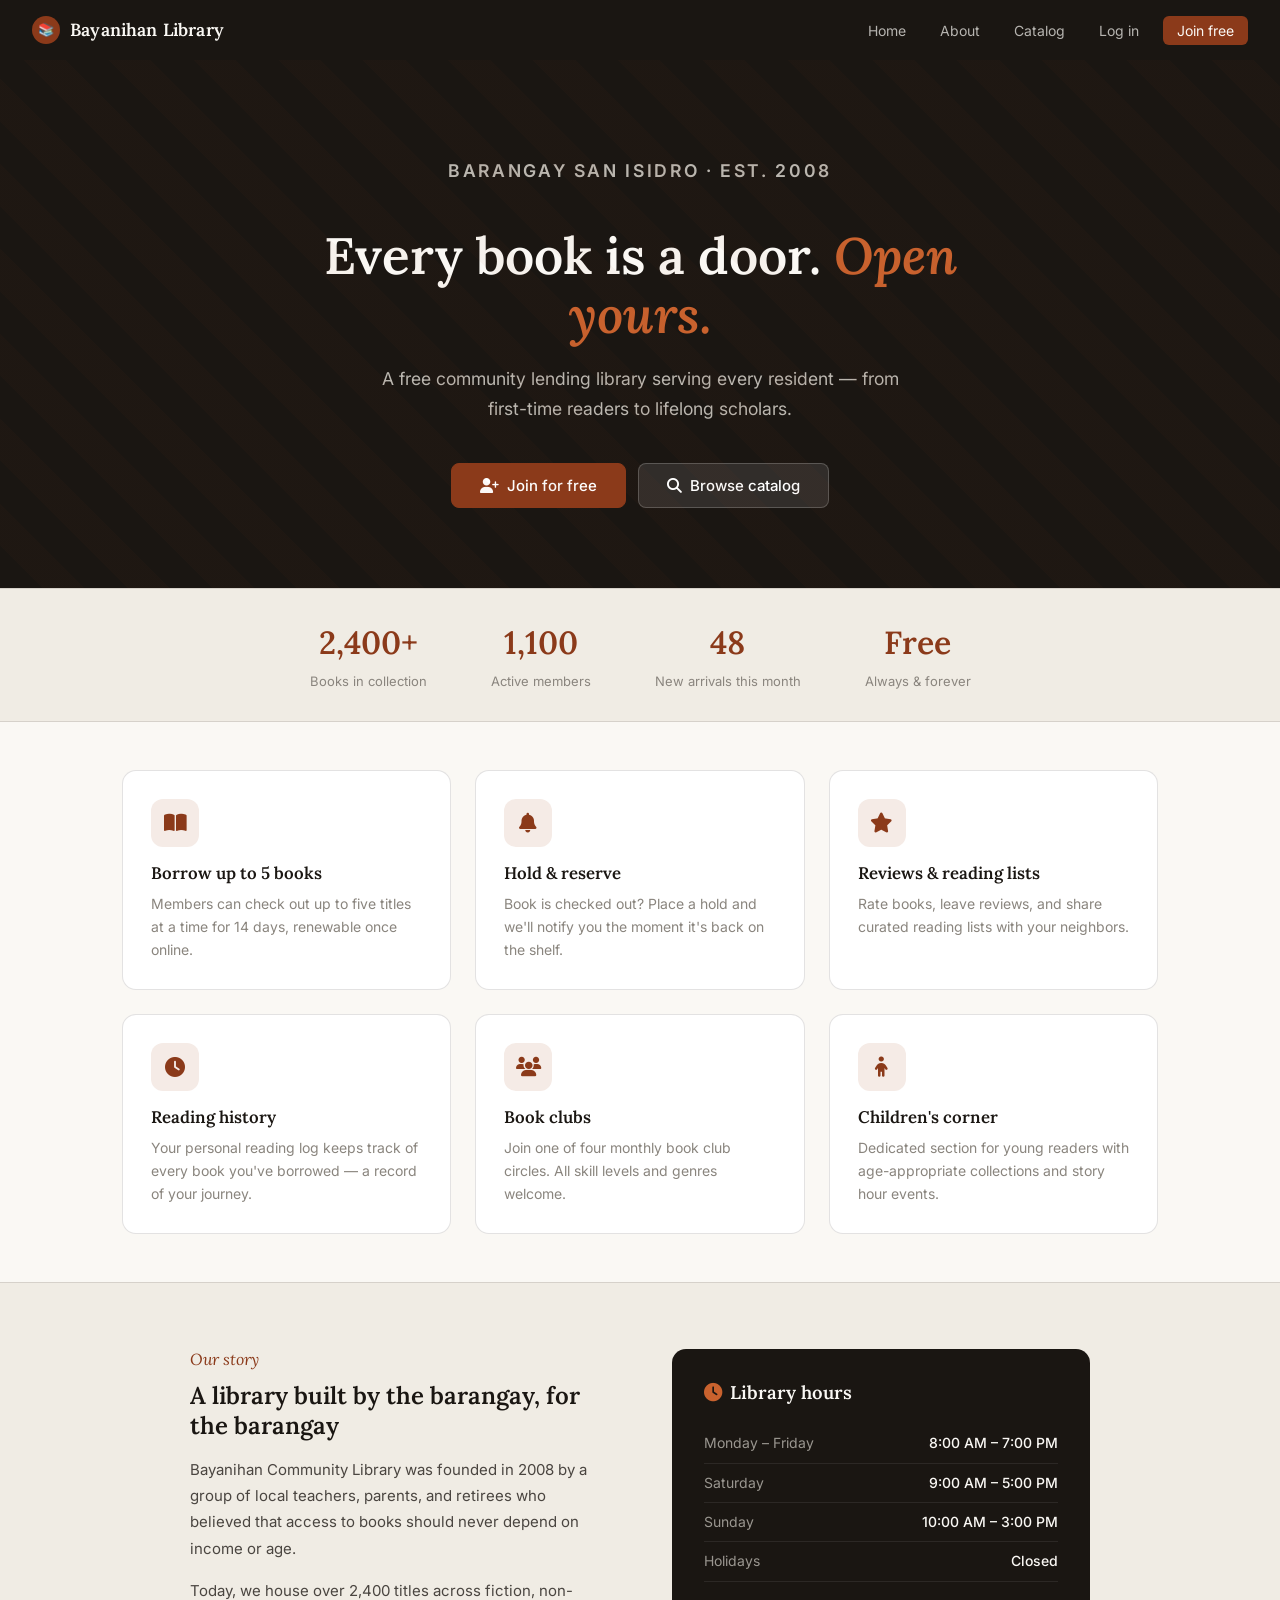
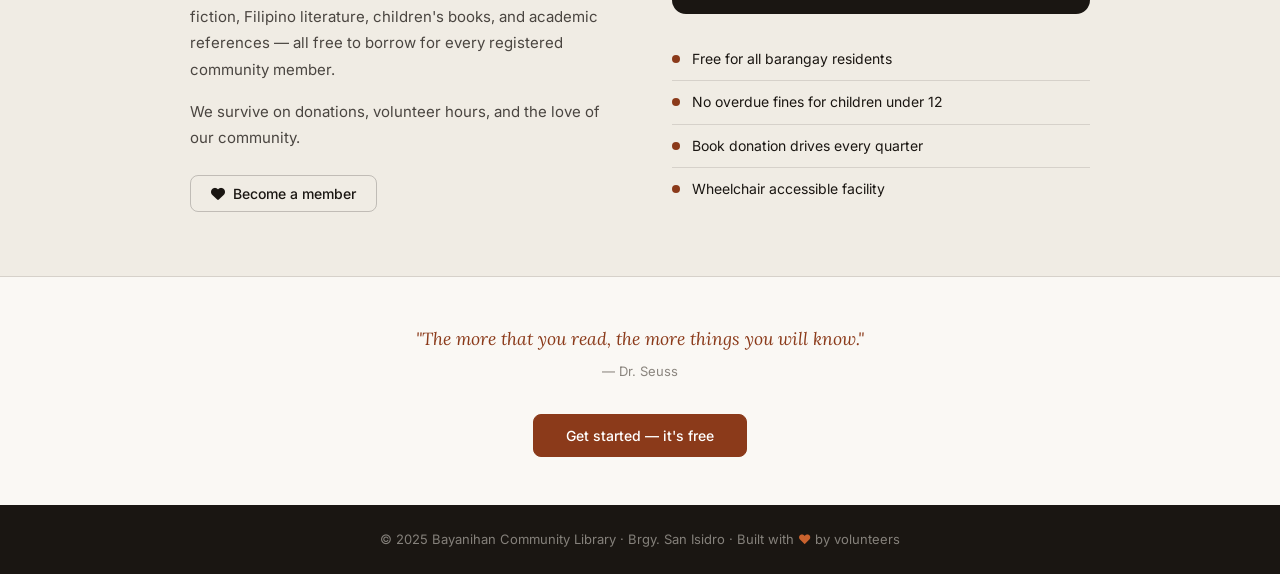
==== index.html @ 2368d307 "5th" ====
<!DOCTYPE html>
<html lang="en">
<head>
<meta charset="UTF-8">
<meta name="viewport" content="width=device-width, initial-scale=1.0">
<title>Bayanihan Community Library</title>
<link rel="preconnect" href="https://fonts.googleapis.com">
<link rel="preconnect" href="https://fonts.gstatic.com" crossorigin>
<link href="https://fonts.googleapis.com/css2?family=Lora:ital,wght@0,400;0,600;1,400&family=Inter:wght@300;400;500;600&display=swap" rel="stylesheet">
<link rel="stylesheet" href="https://cdnjs.cloudflare.com/ajax/libs/font-awesome/6.5.0/css/all.min.css">
<style>
  :root {
    --ink: #1a1612;
    --ink-soft: #4a4540;
    --ink-muted: #8a857e;
    --paper: #faf8f4;
    --paper-warm: #f0ece4;
    --paper-deep: #e5dfd5;
    --accent: #8b3a1a;
    --accent-light: #f5ebe6;
    --accent-mid: #c9622e;
    --green: #2d6a4f;
    --green-light: #e8f5ee;
    --blue: #1d4e89;
    --blue-light: #e8f0fa;
    --amber: #b5651d;
    --amber-light: #fdf3e3;
    --red: #922b21;
    --red-light: #fde8e7;
    --border: rgba(26,22,18,0.12);
    --border-strong: rgba(26,22,18,0.22);
    --shadow-card: 0 1px 3px rgba(26,22,18,0.08), 0 4px 12px rgba(26,22,18,0.06);
    --radius: 8px;
    --radius-lg: 14px;
  }

  * { box-sizing: border-box; margin: 0; padding: 0; }

  body {
    font-family: 'Inter', sans-serif;
    background: var(--paper);
    color: var(--ink);
    min-height: 100vh;
    font-size: 15px;
    line-height: 1.6;
  }

  /* ---------- TYPOGRAPHY ---------- */
  .serif { font-family: 'Lora', Georgia, serif; }
  h1, h2, h3 { font-family: 'Lora', Georgia, serif; font-weight: 600; line-height: 1.25; }
  h1 { font-size: 2rem; }
  h2 { font-size: 1.5rem; }
  h3 { font-size: 1.15rem; }

  /* ---------- LAYOUT ---------- */
  .page { display: none; }
  .page.active { display: block; }

  /* ---------- NAV ---------- */
  #nav {
    background: var(--ink);
    color: var(--paper);
    padding: 0 2rem;
    display: flex;
    align-items: center;
    justify-content: space-between;
    height: 60px;
    position: sticky;
    top: 0;
    z-index: 100;
  }
  .nav-brand {
    font-family: 'Lora', serif;
    font-size: 1.1rem;
    font-weight: 600;
    letter-spacing: 0.01em;
    color: var(--paper);
    display: flex;
    align-items: center;
    gap: 10px;
    cursor: pointer;
  }
  .nav-brand .logo-dot {
    width: 28px; height: 28px;
    background: var(--accent);
    border-radius: 50%;
    display: flex; align-items: center; justify-content: center;
    font-size: 13px;
  }
  .nav-links { display: flex; gap: 6px; align-items: center; }
  .nav-btn {
    background: none; border: none; cursor: pointer;
    color: rgba(250,248,244,0.7);
    font-family: 'Inter', sans-serif;
    font-size: 14px;
    padding: 6px 14px;
    border-radius: 6px;
    transition: all 0.15s;
  }
  .nav-btn:hover, .nav-btn.active { color: var(--paper); background: rgba(255,255,255,0.1); }
  .nav-btn.cta {
    background: var(--accent);
    color: var(--paper);
    margin-left: 4px;
  }
  .nav-btn.cta:hover { background: var(--accent-mid); }
  .nav-user {
    display: flex; align-items: center; gap: 10px;
    font-size: 14px;
    color: rgba(250,248,244,0.8);
  }
  .avatar-sm {
    width: 32px; height: 32px; border-radius: 50%;
    background: var(--accent);
    display: flex; align-items: center; justify-content: center;
    font-size: 12px; font-weight: 600; color: var(--paper);
  }

  /* ---------- BUTTONS ---------- */
  .btn {
    display: inline-flex; align-items: center; gap: 8px;
    padding: 9px 20px;
    border-radius: var(--radius);
    font-family: 'Inter', sans-serif;
    font-size: 14px;
    font-weight: 500;
    cursor: pointer;
    transition: all 0.15s;
    border: 1.5px solid transparent;
    white-space: nowrap;
  }
  .btn-primary { background: var(--accent); color: #fff; border-color: var(--accent); }
  .btn-primary:hover { background: var(--accent-mid); border-color: var(--accent-mid); }
  .btn-outline { background: transparent; color: var(--ink); border-color: var(--border-strong); }
  .btn-outline:hover { background: var(--paper-warm); }
  .btn-ghost { background: none; border: none; color: var(--accent); font-weight: 500; padding: 6px 0; cursor: pointer; font-family: inherit; font-size: 14px; }
  .btn-green { background: var(--green); color: #fff; border-color: var(--green); }
  .btn-green:hover { background: #1e5c3f; }
  .btn-danger { background: var(--red); color: #fff; border-color: var(--red); }
  .btn-danger:hover { background: #7b2218; }
  .btn-sm { padding: 6px 14px; font-size: 13px; }
  .btn-full { width: 100%; justify-content: center; }

  /* ---------- FORM ---------- */
  .form-group { margin-bottom: 18px; }
  .form-row { display: grid; grid-template-columns: 1fr 1fr; gap: 16px; }
  .form-row-3 { display: grid; grid-template-columns: 1fr 1fr 1fr; gap: 16px; }
  label { display: block; font-size: 13px; font-weight: 500; color: var(--ink-soft); margin-bottom: 6px; }
  input, select, textarea {
    width: 100%; padding: 10px 14px;
    border: 1.5px solid var(--border);
    border-radius: var(--radius);
    font-family: 'Inter', sans-serif;
    font-size: 14px;
    background: #fff;
    color: var(--ink);
    transition: border-color 0.15s;
    outline: none;
  }
  input:focus, select:focus, textarea:focus { border-color: var(--accent); }
  textarea { resize: vertical; min-height: 80px; }

  /* ---------- CARDS ---------- */
  .card {
    background: #fff;
    border-radius: var(--radius-lg);
    border: 1px solid var(--border);
    box-shadow: var(--shadow-card);
  }
  .card-pad { padding: 1.75rem; }

  /* ---------- BADGE / TAG ---------- */
  .badge {
    display: inline-flex; align-items: center; gap: 5px;
    padding: 3px 10px;
    border-radius: 100px;
    font-size: 12px;
    font-weight: 500;
  }
  .badge-green { background: var(--green-light); color: var(--green); }
  .badge-red { background: var(--red-light); color: var(--red); }
  .badge-amber { background: var(--amber-light); color: var(--amber); }
  .badge-blue { background: var(--blue-light); color: var(--blue); }
  .badge-gray { background: var(--paper-warm); color: var(--ink-soft); }

  /* ---------- SECTION ---------- */
  .section { padding: 3rem 2rem; max-width: 1100px; margin: 0 auto; }
  .section-sm { padding: 2rem; max-width: 1100px; margin: 0 auto; }
  .section-center { text-align: center; }

  /* ---------- PAGE: HOME ---------- */
  .hero {
    background: var(--ink);
    color: var(--paper);
    padding: 6rem 2rem 5rem;
    text-align: center;
    position: relative;
    overflow: hidden;
  }
  .hero::before {
    content: '';
    position: absolute; inset: 0;
    background: repeating-linear-gradient(
      45deg,
      transparent,
      transparent 30px,
      rgba(139,58,26,0.04) 30px,
      rgba(139,58,26,0.04) 60px
    );
  }
  .hero-eyebrow {
    font-size: 12px; font-weight: 600; letter-spacing: 0.15em;
    text-transform: uppercase; color: var(--accent-mid);
    margin-bottom: 1.5rem;
  }
  .hero h1 {
    font-size: 3.2rem; margin-bottom: 1.25rem;
    max-width: 680px; margin-left: auto; margin-right: auto;
    line-height: 1.15;
  }
  .hero h1 em { color: var(--accent-mid); font-style: italic; }
  .hero p {
    font-size: 1.1rem; max-width: 520px;
    margin: 0 auto 2.5rem;
    color: rgba(240,236,228,0.75);
    line-height: 1.7;
  }
  .hero-actions { display: flex; gap: 12px; justify-content: center; flex-wrap: wrap; }

  .stat-strip {
    background: var(--paper-warm);
    border-top: 1px solid var(--border);
    border-bottom: 1px solid var(--border);
    padding: 1.75rem 2rem;
    display: flex; justify-content: center; gap: 4rem;
    flex-wrap: wrap;
  }
  .stat-item { text-align: center; }
  .stat-item .num {
    font-family: 'Lora', serif;
    font-size: 2rem;
    font-weight: 600;
    color: var(--accent);
    display: block;
  }
  .stat-item .lbl { font-size: 13px; color: var(--ink-muted); }

  .feature-grid {
    display: grid; grid-template-columns: repeat(3, 1fr); gap: 1.5rem;
    padding: 3rem 2rem; max-width: 1100px; margin: 0 auto;
  }
  .feature-card {
    background: #fff;
    border: 1px solid var(--border);
    border-radius: var(--radius-lg);
    padding: 1.75rem;
  }
  .feature-icon {
    width: 48px; height: 48px;
    background: var(--accent-light);
    border-radius: 12px;
    display: flex; align-items: center; justify-content: center;
    margin-bottom: 1rem;
    font-size: 20px; color: var(--accent);
  }
  .feature-card h3 { margin-bottom: 0.5rem; font-size: 1.05rem; }
  .feature-card p { font-size: 14px; color: var(--ink-muted); line-height: 1.65; }

  .about-band {
    background: var(--paper-warm);
    border-top: 1px solid var(--border);
    border-bottom: 1px solid var(--border);
    padding: 4rem 2rem;
    max-width: 100%;
  }
  .about-inner {
    max-width: 900px; margin: 0 auto;
    display: grid; grid-template-columns: 1fr 1fr; gap: 4rem;
    align-items: center;
  }
  .about-inner .serif { font-style: italic; color: var(--accent); font-size: 1rem; margin-bottom: 0.5rem; display: block; }
  .about-inner h2 { margin-bottom: 1rem; }
  .about-inner p { color: var(--ink-soft); line-height: 1.75; font-size: 15px; margin-bottom: 1rem; }
  .values-list { list-style: none; }
  .values-list li {
    padding: 10px 0;
    border-bottom: 1px solid var(--border);
    display: flex; align-items: center; gap: 12px;
    font-size: 14px;
  }
  .values-list li:last-child { border-bottom: none; }
  .values-list .dot {
    width: 8px; height: 8px; border-radius: 50%;
    background: var(--accent); flex-shrink: 0;
  }

  .hours-card {
    background: var(--ink); color: var(--paper);
    border-radius: var(--radius-lg);
    padding: 2rem;
  }
  .hours-card h3 { color: var(--paper); margin-bottom: 1.25rem; }
  .hours-row {
    display: flex; justify-content: space-between;
    font-size: 14px;
    padding: 8px 0;
    border-bottom: 1px solid rgba(255,255,255,0.08);
  }
  .hours-row .day { color: rgba(240,236,228,0.6); }
  .hours-row .time { color: var(--paper); font-weight: 500; }

  .footer-strip {
    background: var(--ink);
    color: rgba(240,236,228,0.5);
    text-align: center;
    padding: 1.5rem;
    font-size: 13px;
  }
  .footer-strip span { color: var(--accent-mid); }

  /* ---------- PAGE: AUTH ---------- */
  .auth-wrap {
    min-height: calc(100vh - 60px);
    display: flex; align-items: center; justify-content: center;
    padding: 2rem;
    background: var(--paper-warm);
  }
  .auth-card {
    background: #fff;
    border-radius: var(--radius-lg);
    border: 1px solid var(--border);
    box-shadow: var(--shadow-card);
    width: 100%; max-width: 480px;
    padding: 2.5rem;
  }
  .auth-card.wide { max-width: 720px; }
  .auth-card .logo-block {
    text-align: center; margin-bottom: 2rem;
  }
  .auth-card .logo-block h2 { font-size: 1.5rem; margin-bottom: 0.25rem; }
  .auth-card .logo-block p { font-size: 14px; color: var(--ink-muted); }
  .divider { border: none; border-top: 1px solid var(--border); margin: 1.5rem 0; }
  .auth-switch { text-align: center; font-size: 14px; color: var(--ink-muted); margin-top: 1.25rem; }
  .auth-switch a { color: var(--accent); text-decoration: none; font-weight: 500; cursor: pointer; }

  /* ---------- PAGE: CATALOG ---------- */
  .catalog-header {
    background: var(--paper-warm);
    border-bottom: 1px solid var(--border);
    padding: 2rem;
  }
  .catalog-header h2 { margin-bottom: 0.25rem; }
  .catalog-header p { font-size: 14px; color: var(--ink-muted); }
  .catalog-toolbar {
    display: flex; gap: 12px; align-items: center;
    flex-wrap: wrap; margin-top: 1.25rem;
  }
  .search-box {
    flex: 1; min-width: 220px;
    display: flex; align-items: center;
    background: #fff;
    border: 1.5px solid var(--border);
    border-radius: var(--radius);
    padding: 0 14px;
    gap: 10px;
  }
  .search-box i { color: var(--ink-muted); font-size: 15px; }
  .search-box input {
    border: none; padding: 10px 0; flex: 1;
    font-size: 14px; background: none;
  }
  .search-box input:focus { outline: none; }
  .filter-select {
    padding: 10px 14px;
    border: 1.5px solid var(--border);
    border-radius: var(--radius);
    font-size: 14px;
    background: #fff;
    cursor: pointer;
  }
  .book-grid {
    display: grid;
    grid-template-columns: repeat(auto-fill, minmax(200px, 1fr));
    gap: 1.25rem;
    padding: 2rem;
    max-width: 1100px; margin: 0 auto;
  }
  .book-card {
    background: #fff;
    border: 1px solid var(--border);
    border-radius: var(--radius-lg);
    overflow: hidden;
    cursor: pointer;
    transition: box-shadow 0.15s, transform 0.15s;
  }
  .book-card:hover { box-shadow: 0 4px 20px rgba(26,22,18,0.12); transform: translateY(-2px); }
  .book-cover {
    height: 160px;
    display: flex; align-items: center; justify-content: center;
    font-size: 3rem;
    position: relative;
  }
  .book-cover .avail-badge {
    position: absolute; top: 10px; right: 10px;
  }
  .book-info { padding: 1rem; }
  .book-info h4 { font-size: 14px; margin-bottom: 3px; font-weight: 600; }
  .book-info .author { font-size: 12px; color: var(--ink-muted); margin-bottom: 8px; }
  .book-info .genre { font-size: 11px; }
  .book-rating { font-size: 12px; color: var(--amber); margin-top: 6px; }

  /* ---------- MODAL ---------- */
  .modal-overlay {
    display: none;
    position: fixed; inset: 0;
    background: rgba(26,22,18,0.55);
    z-index: 200;
    align-items: center; justify-content: center;
    padding: 1rem;
  }
  .modal-overlay.open { display: flex; }
  .modal {
    background: #fff;
    border-radius: var(--radius-lg);
    max-width: 560px; width: 100%;
    max-height: 90vh;
    overflow-y: auto;
    box-shadow: 0 20px 60px rgba(0,0,0,0.2);
  }
  .modal-header {
    padding: 1.5rem 1.75rem 1rem;
    border-bottom: 1px solid var(--border);
    display: flex; justify-content: space-between; align-items: flex-start;
  }
  .modal-body { padding: 1.5rem 1.75rem; }
  .modal-footer {
    padding: 1rem 1.75rem;
    border-top: 1px solid var(--border);
    display: flex; gap: 10px; justify-content: flex-end;
  }
  .modal-close { background: none; border: none; cursor: pointer; font-size: 18px; color: var(--ink-muted); line-height: 1; }

  /* ---------- DASHBOARD ---------- */
  .dash-wrap {
    display: grid; grid-template-columns: 240px 1fr;
    min-height: calc(100vh - 60px);
  }
  .dash-sidebar {
    background: var(--paper-warm);
    border-right: 1px solid var(--border);
    padding: 1.5rem 0;
  }
  .dash-sidebar .user-block {
    padding: 0 1.25rem 1.25rem;
    border-bottom: 1px solid var(--border);
    margin-bottom: 1rem;
  }
  .avatar-lg {
    width: 52px; height: 52px; border-radius: 50%;
    background: var(--accent);
    display: flex; align-items: center; justify-content: center;
    font-size: 18px; font-weight: 600; color: #fff;
    margin-bottom: 10px;
  }
  .dash-sidebar .user-block h4 { font-size: 15px; }
  .dash-sidebar .user-block p { font-size: 12px; color: var(--ink-muted); }
  .dash-sidebar .member-since { font-size: 11px; color: var(--ink-muted); margin-top: 6px; }
  .sidebar-nav a {
    display: flex; align-items: center; gap: 10px;
    padding: 10px 1.25rem;
    font-size: 14px; color: var(--ink-soft);
    text-decoration: none;
    cursor: pointer;
    border-left: 3px solid transparent;
    transition: all 0.12s;
  }
  .sidebar-nav a:hover { background: var(--paper-deep); color: var(--ink); }
  .sidebar-nav a.active { border-left-color: var(--accent); background: var(--accent-light); color: var(--accent); font-weight: 500; }
  .dash-main { padding: 2rem; overflow-y: auto; }
  .dash-section { display: none; }
  .dash-section.active { display: block; }
  .dash-title { font-size: 1.25rem; margin-bottom: 0.25rem; }
  .dash-sub { font-size: 14px; color: var(--ink-muted); margin-bottom: 1.75rem; }
  .stat-cards {
    display: grid; grid-template-columns: repeat(4, 1fr); gap: 1rem;
    margin-bottom: 2rem;
  }
  .stat-card {
    background: #fff;
    border: 1px solid var(--border);
    border-radius: var(--radius-lg);
    padding: 1.25rem;
  }
  .stat-card .sc-label { font-size: 12px; color: var(--ink-muted); margin-bottom: 4px; }
  .stat-card .sc-value { font-size: 1.75rem; font-weight: 600; font-family: 'Lora', serif; }
  .stat-card .sc-sub { font-size: 12px; color: var(--ink-muted); margin-top: 2px; }
  .stat-card.accent { background: var(--accent); border-color: var(--accent); }
  .stat-card.accent .sc-label, .stat-card.accent .sc-value, .stat-card.accent .sc-sub { color: rgba(255,255,255,0.9); }

  /* ---------- TABLE ---------- */
  .table-wrap { overflow-x: auto; }
  table { width: 100%; border-collapse: collapse; font-size: 14px; }
  thead th {
    text-align: left; padding: 10px 14px;
    font-size: 12px; font-weight: 600;
    color: var(--ink-muted); text-transform: uppercase;
    letter-spacing: 0.05em;
    background: var(--paper-warm);
    border-bottom: 1px solid var(--border);
  }
  tbody td { padding: 12px 14px; border-bottom: 1px solid var(--border); }
  tbody tr:last-child td { border-bottom: none; }
  tbody tr:hover { background: var(--paper-warm); }

  /* ---------- TOAST ---------- */
  #toast {
    position: fixed; bottom: 24px; right: 24px;
    background: var(--ink); color: var(--paper);
    padding: 12px 20px; border-radius: var(--radius);
    font-size: 14px;
    transform: translateY(80px); opacity: 0;
    transition: all 0.25s;
    z-index: 500;
    display: flex; align-items: center; gap: 10px;
    max-width: 320px;
    box-shadow: 0 4px 20px rgba(0,0,0,0.2);
  }
  #toast.show { transform: translateY(0); opacity: 1; }
  #toast.success { background: var(--green); }
  #toast.error { background: var(--red); }

  /* ---------- ADMIN ---------- */
  .admin-tabs {
    display: flex; gap: 0;
    border-bottom: 1px solid var(--border);
    margin-bottom: 1.75rem;
  }
  .tab-btn {
    padding: 10px 20px;
    background: none; border: none;
    cursor: pointer; font-family: 'Inter', sans-serif;
    font-size: 14px; font-weight: 500;
    color: var(--ink-muted);
    border-bottom: 2px solid transparent;
    transition: all 0.15s;
  }
  .tab-btn:hover { color: var(--ink); }
  .tab-btn.active { color: var(--accent); border-bottom-color: var(--accent); }
  .tab-content { display: none; }
  .tab-content.active { display: block; }

  .progress-bar {
    height: 6px; background: var(--paper-deep);
    border-radius: 100px; overflow: hidden;
    margin-top: 4px;
  }
  .progress-fill {
    height: 100%; background: var(--accent);
    border-radius: 100px; transition: width 0.3s;
  }

  /* ---------- WISHLIST ---------- */
  .wishlist-empty {
    text-align: center; padding: 3rem 1rem; color: var(--ink-muted);
  }
  .wishlist-empty i { font-size: 2.5rem; margin-bottom: 1rem; display: block; }

  /* ---------- NOTIFICATION ---------- */
  .notif-item {
    padding: 1rem;
    border-bottom: 1px solid var(--border);
    display: flex; gap: 14px; align-items: flex-start;
  }
  .notif-icon {
    width: 36px; height: 36px; border-radius: 50%;
    display: flex; align-items: center; justify-content: center;
    flex-shrink: 0; font-size: 15px;
  }
  .notif-dot {
    width: 8px; height: 8px; border-radius: 50%;
    background: var(--accent); flex-shrink: 0; margin-top: 6px;
  }

  /* ---------- REVIEW ---------- */
  .review-item {
    padding: 1rem 0;
    border-bottom: 1px solid var(--border);
  }
  .review-item:last-child { border-bottom: none; }
  .review-meta { display: flex; align-items: center; gap: 10px; margin-bottom: 6px; }
  .review-meta .stars { color: var(--amber); font-size: 12px; }

  /* ---------- RESPONSIVE ---------- */
  @media (max-width: 768px) {
    .hero h1 { font-size: 2.2rem; }
    .feature-grid { grid-template-columns: 1fr; }
    .about-inner { grid-template-columns: 1fr; gap: 2rem; }
    .form-row, .form-row-3 { grid-template-columns: 1fr; }
    .stat-cards { grid-template-columns: repeat(2, 1fr); }
    .dash-wrap { grid-template-columns: 1fr; }
    .dash-sidebar { display: none; }
    .book-grid { grid-template-columns: repeat(auto-fill, minmax(160px, 1fr)); }
  }
</style>
</head>
<body>

<!-- NAVBAR -->
<nav id="nav">
  <div class="nav-brand" onclick="goTo('home')">
    <div class="logo-dot">📚</div>
    Bayanihan Library
  </div>
  <div id="nav-guest" class="nav-links">
    <button class="nav-btn" onclick="goTo('home')">Home</button>
    <button class="nav-btn" onclick="scrollAbout()">About</button>
    <button class="nav-btn" onclick="goTo('catalog')">Catalog</button>
    <button class="nav-btn" onclick="goTo('login')">Log in</button>
    <button class="nav-btn cta" onclick="goTo('register')">Join free</button>
  </div>
  <div id="nav-user" class="nav-user" style="display:none;">
    <button class="nav-btn" onclick="goTo('catalog')">Catalog</button>
    <button class="nav-btn" id="adminNavBtn" style="display:none;" onclick="goTo('admin')">Admin</button>
    <button class="nav-btn" onclick="goTo('dashboard')">My Library</button>
    <div class="avatar-sm" id="navAvatar">?</div>
    <button class="nav-btn" onclick="logout()" style="color:rgba(240,236,228,0.5); font-size:13px;">Sign out</button>
  </div>
</nav>

<!-- TOAST -->
<div id="toast"><i class="fas fa-check-circle"></i><span id="toast-msg"></span></div>

<!-- ================================ PAGE: HOME ================================ -->
<div id="page-home" class="page active">
  <div class="hero">
    <p class="hero-eyebrow">Barangay San Isidro · Est. 2008</p>
    <h1>Every book is a door. <em>Open yours.</em></h1>
    <p>A free community lending library serving every resident — from first-time readers to lifelong scholars.</p>
    <div class="hero-actions">
      <button class="btn btn-primary" onclick="goTo('register')" style="padding:12px 28px; font-size:15px;">
        <i class="fas fa-user-plus"></i> Join for free
      </button>
      <button class="btn btn-outline" onclick="goTo('catalog')" style="background:rgba(255,255,255,0.1); border-color:rgba(255,255,255,0.2); color:#fff; padding:12px 28px; font-size:15px;">
        <i class="fas fa-search"></i> Browse catalog
      </button>
    </div>
  </div>

  <div class="stat-strip">
    <div class="stat-item"><span class="num">2,400+</span><span class="lbl">Books in collection</span></div>
    <div class="stat-item"><span class="num">1,100</span><span class="lbl">Active members</span></div>
    <div class="stat-item"><span class="num">48</span><span class="lbl">New arrivals this month</span></div>
    <div class="stat-item"><span class="num">Free</span><span class="lbl">Always & forever</span></div>
  </div>

  <div class="feature-grid">
    <div class="feature-card">
      <div class="feature-icon"><i class="fas fa-book-open"></i></div>
      <h3>Borrow up to 5 books</h3>
      <p>Members can check out up to five titles at a time for 14 days, renewable once online.</p>
    </div>
    <div class="feature-card">
      <div class="feature-icon"><i class="fas fa-bell"></i></div>
      <h3>Hold & reserve</h3>
      <p>Book is checked out? Place a hold and we'll notify you the moment it's back on the shelf.</p>
    </div>
    <div class="feature-card">
      <div class="feature-icon"><i class="fas fa-star"></i></div>
      <h3>Reviews & reading lists</h3>
      <p>Rate books, leave reviews, and share curated reading lists with your neighbors.</p>
    </div>
    <div class="feature-card">
      <div class="feature-icon"><i class="fas fa-clock"></i></div>
      <h3>Reading history</h3>
      <p>Your personal reading log keeps track of every book you've borrowed — a record of your journey.</p>
    </div>
    <div class="feature-card">
      <div class="feature-icon"><i class="fas fa-users"></i></div>
      <h3>Book clubs</h3>
      <p>Join one of four monthly book club circles. All skill levels and genres welcome.</p>
    </div>
    <div class="feature-card">
      <div class="feature-icon"><i class="fas fa-child"></i></div>
      <h3>Children's corner</h3>
      <p>Dedicated section for young readers with age-appropriate collections and story hour events.</p>
    </div>
  </div>

  <div class="about-band" id="about-section">
    <div class="about-inner">
      <div>
        <span class="serif">Our story</span>
        <h2>A library built by the barangay, for the barangay</h2>
        <p>Bayanihan Community Library was founded in 2008 by a group of local teachers, parents, and retirees who believed that access to books should never depend on income or age.</p>
        <p>Today, we house over 2,400 titles across fiction, non-fiction, Filipino literature, children's books, and academic references — all free to borrow for every registered community member.</p>
        <p>We survive on donations, volunteer hours, and the love of our community.</p>
        <button class="btn btn-outline" onclick="goTo('register')" style="margin-top:0.5rem;">
          <i class="fas fa-heart"></i> Become a member
        </button>
      </div>
      <div>
        <div class="hours-card">
          <h3><i class="fas fa-clock" style="color:var(--accent-mid); margin-right:8px;"></i>Library hours</h3>
          <div class="hours-row"><span class="day">Monday – Friday</span><span class="time">8:00 AM – 7:00 PM</span></div>
          <div class="hours-row"><span class="day">Saturday</span><span class="time">9:00 AM – 5:00 PM</span></div>
          <div class="hours-row"><span class="day">Sunday</span><span class="time">10:00 AM – 3:00 PM</span></div>
          <div class="hours-row"><span class="day">Holidays</span><span class="time">Closed</span></div>
        </div>
        <ul class="values-list" style="margin-top:1.5rem;">
          <li><span class="dot"></span>Free for all barangay residents</li>
          <li><span class="dot"></span>No overdue fines for children under 12</li>
          <li><span class="dot"></span>Book donation drives every quarter</li>
          <li><span class="dot"></span>Wheelchair accessible facility</li>
        </ul>
      </div>
    </div>
  </div>

  <div style="text-align:center; padding: 3rem 2rem;">
    <p class="serif" style="font-style:italic; color:var(--accent); font-size:1.1rem; margin-bottom:0.5rem;">"The more that you read, the more things you will know."</p>
    <p style="font-size:13px; color:var(--ink-muted);">— Dr. Seuss</p>
    <div style="margin-top:2rem;">
      <button class="btn btn-primary" onclick="goTo('register')" style="padding:12px 32px;">Get started — it's free</button>
    </div>
  </div>

  <div class="footer-strip">
    © 2025 Bayanihan Community Library · Brgy. San Isidro · Built with <span>♥</span> by volunteers
  </div>
</div>

<!-- ================================ PAGE: LOGIN ================================ -->
<div id="page-login" class="page">
  <div class="auth-wrap">
    <div class="auth-card">
      <div class="logo-block">
        <div style="font-size:2.5rem; margin-bottom:0.5rem;">📚</div>
        <h2>Welcome back</h2>
        <p>Sign in to your library account</p>
      </div>
      <div class="form-group">
        <label>Username or email</label>
        <input type="text" id="login-user" placeholder="e.g. juandelacruz" />
      </div>
      <div class="form-group">
        <label>Password</label>
        <input type="password" id="login-pass" placeholder="Your password" />
      </div>
      <div style="display:flex; justify-content:space-between; align-items:center; margin-bottom:1.25rem; font-size:13px;">
        <label style="display:flex; gap:8px; align-items:center; font-size:13px; cursor:pointer; margin:0;">
          <input type="checkbox" style="width:auto;" /> Remember me
        </label>
        <a href="#" style="color:var(--accent); text-decoration:none;" onclick="showToast('Password reset link sent to your email.', 'success')">Forgot password?</a>
      </div>
      <button class="btn btn-primary btn-full" onclick="doLogin()">Sign in</button>
      <hr class="divider">
      <button class="btn btn-outline btn-full" onclick="doAdminLogin()">
        <i class="fas fa-shield-alt"></i> Sign in as Admin (demo)
      </button>
      <p class="auth-switch">Don't have an account? <a onclick="goTo('register')">Create one</a></p>
      <p style="font-size:12px; color:var(--ink-muted); text-align:center; margin-top:8px;">Demo: use any username/password</p>
    </div>
  </div>
</div>

<!-- ================================ PAGE: REGISTER ================================ -->
<div id="page-register" class="page">
  <div class="auth-wrap" style="padding:2rem; align-items:flex-start; padding-top:3rem;">
    <div class="auth-card wide">
      <div class="logo-block">
        <div style="font-size:2.5rem; margin-bottom:0.5rem;">📚</div>
        <h2>Create your account</h2>
        <p>Join the Bayanihan Community Library — free for all residents</p>
      </div>

      <h3 style="font-size:13px; text-transform:uppercase; letter-spacing:0.1em; color:var(--ink-muted); margin-bottom:1rem;">Personal information</h3>
      <div class="form-row">
        <div class="form-group"><label>First name *</label><input type="text" id="reg-fname" placeholder="Juan" /></div>
        <div class="form-group"><label>Last name *</label><input type="text" id="reg-lname" placeholder="Dela Cruz" /></div>
      </div>
      <div class="form-row">
        <div class="form-group"><label>Date of birth *</label><input type="date" id="reg-dob" /></div>
        <div class="form-group">
          <label>Gender</label>
          <select id="reg-gender">
            <option value="">Prefer not to say</option>
            <option>Male</option><option>Female</option><option>Non-binary</option><option>Other</option>
          </select>
        </div>
      </div>
      <div class="form-row">
        <div class="form-group"><label>Phone number</label><input type="tel" id="reg-phone" placeholder="+63 9XX XXX XXXX" /></div>
        <div class="form-group"><label>Occupation</label><input type="text" id="reg-job" placeholder="Student, teacher, etc." /></div>
      </div>

      <hr class="divider">
      <h3 style="font-size:13px; text-transform:uppercase; letter-spacing:0.1em; color:var(--ink-muted); margin-bottom:1rem;">Address</h3>
      <div class="form-group"><label>Street address *</label><input type="text" id="reg-addr" placeholder="Blk 5 Lot 12, Sampaguita St." /></div>
      <div class="form-row-3">
        <div class="form-group"><label>Barangay *</label><input type="text" id="reg-brgy" placeholder="San Isidro" /></div>
        <div class="form-group"><label>City / Municipality</label><input type="text" id="reg-city" placeholder="Quezon City" /></div>
        <div class="form-group"><label>ZIP code</label><input type="text" id="reg-zip" placeholder="1100" /></div>
      </div>

      <hr class="divider">
      <h3 style="font-size:13px; text-transform:uppercase; letter-spacing:0.1em; color:var(--ink-muted); margin-bottom:1rem;">Account credentials</h3>
      <div class="form-group"><label>Email address *</label><input type="email" id="reg-email" placeholder="juan@email.com" /></div>
      <div class="form-row">
        <div class="form-group"><label>Username *</label><input type="text" id="reg-uname" placeholder="juandelacruz" /></div>
        <div class="form-group"><label>Password *</label><input type="password" id="reg-pass" placeholder="Min. 8 characters" /></div>
      </div>

      <hr class="divider">
      <h3 style="font-size:13px; text-transform:uppercase; letter-spacing:0.1em; color:var(--ink-muted); margin-bottom:1rem;">Reading preferences</h3>
      <div class="form-group">
        <label>Favorite genres (select all that apply)</label>
        <div style="display:flex; flex-wrap:wrap; gap:8px; margin-top:6px;">
          <label style="margin:0; font-weight:400; font-size:14px; cursor:pointer; display:flex; align-items:center; gap:6px; padding:6px 14px; border:1.5px solid var(--border); border-radius:100px; background:#fff;">
            <input type="checkbox" value="Fiction" style="width:auto;"> Fiction</label>
          <label style="margin:0; font-weight:400; font-size:14px; cursor:pointer; display:flex; align-items:center; gap:6px; padding:6px 14px; border:1.5px solid var(--border); border-radius:100px; background:#fff;">
            <input type="checkbox" value="Non-fiction" style="width:auto;"> Non-fiction</label>
          <label style="margin:0; font-weight:400; font-size:14px; cursor:pointer; display:flex; align-items:center; gap:6px; padding:6px 14px; border:1.5px solid var(--border); border-radius:100px; background:#fff;">
            <input type="checkbox" value="Filipino Lit" style="width:auto;"> Filipino Lit</label>
          <label style="margin:0; font-weight:400; font-size:14px; cursor:pointer; display:flex; align-items:center; gap:6px; padding:6px 14px; border:1.5px solid var(--border); border-radius:100px; background:#fff;">
            <input type="checkbox" value="Children's" style="width:auto;"> Children's</label>
          <label style="margin:0; font-weight:400; font-size:14px; cursor:pointer; display:flex; align-items:center; gap:6px; padding:6px 14px; border:1.5px solid var(--border); border-radius:100px; background:#fff;">
            <input type="checkbox" value="History" style="width:auto;"> History</label>
          <label style="margin:0; font-weight:400; font-size:14px; cursor:pointer; display:flex; align-items:center; gap:6px; padding:6px 14px; border:1.5px solid var(--border); border-radius:100px; background:#fff;">
            <input type="checkbox" value="Science" style="width:auto;"> Science</label>
          <label style="margin:0; font-weight:400; font-size:14px; cursor:pointer; display:flex; align-items:center; gap:6px; padding:6px 14px; border:1.5px solid var(--border); border-radius:100px; background:#fff;">
            <input type="checkbox" value="Self-Help" style="width:auto;"> Self-Help</label>
          <label style="margin:0; font-weight:400; font-size:14px; cursor:pointer; display:flex; align-items:center; gap:6px; padding:6px 14px; border:1.5px solid var(--border); border-radius:100px; background:#fff;">
            <input type="checkbox" value="Mystery" style="width:auto;"> Mystery</label>
        </div>
      </div>

      <button class="btn btn-primary btn-full" style="padding:12px; font-size:15px; margin-top:0.5rem;" onclick="doRegister()">
        <i class="fas fa-user-plus"></i> Create account
      </button>
      <p class="auth-switch">Already a member? <a onclick="goTo('login')">Sign in</a></p>
    </div>
  </div>
</div>

<!-- ================================ PAGE: CATALOG ================================ -->
<div id="page-catalog" class="page">
  <div class="catalog-header">
    <h2>Book catalog</h2>
    <p>Browse our collection of 2,400+ titles</p>
    <div class="catalog-toolbar">
      <div class="search-box">
        <i class="fas fa-search"></i>
        <input type="text" id="catalog-search" placeholder="Search by title, author, ISBN…" oninput="filterCatalog()">
      </div>
      <select class="filter-select" id="catalog-genre" onchange="filterCatalog()">
        <option value="">All genres</option>
        <option>Fiction</option><option>Non-fiction</option><option>Filipino Lit</option>
        <option>Children's</option><option>History</option><option>Science</option>
        <option>Self-Help</option><option>Mystery</option><option>Fantasy</option>
      </select>
      <select class="filter-select" id="catalog-avail" onchange="filterCatalog()">
        <option value="">All availability</option>
        <option value="available">Available now</option>
        <option value="borrowed">Checked out</option>
      </select>
      <select class="filter-select" id="catalog-sort" onchange="filterCatalog()">
        <option value="title">Sort: Title A-Z</option>
        <option value="author">Sort: Author</option>
        <option value="rating">Sort: Rating</option>
        <option value="new">Sort: Newest</option>
      </select>
    </div>
    <p id="catalog-count" style="font-size:13px; color:var(--ink-muted); margin-top:10px;"></p>
  </div>
  <div class="book-grid" id="book-grid"></div>
</div>

<!-- ================================ PAGE: DASHBOARD ================================ -->
<div id="page-dashboard" class="page">
  <div class="dash-wrap">
    <aside class="dash-sidebar">
      <div class="user-block">
        <div class="avatar-lg" id="dashAvatar">?</div>
        <h4 id="dashName">—</h4>
        <p id="dashEmail">—</p>
        <p class="member-since">Member since June 2025</p>
      </div>
      <nav class="sidebar-nav">
        <a onclick="showDashSection('ds-overview')" class="active" id="sn-overview"><i class="fas fa-home"></i> Overview</a>
        <a onclick="showDashSection('ds-borrowed')" id="sn-borrowed"><i class="fas fa-book"></i> Currently borrowed</a>
        <a onclick="showDashSection('ds-history')" id="sn-history"><i class="fas fa-history"></i> Reading history</a>
        <a onclick="showDashSection('ds-holds')" id="sn-holds"><i class="fas fa-clock"></i> Holds & requests</a>
        <a onclick="showDashSection('ds-wishlist')" id="sn-wishlist"><i class="fas fa-heart"></i> Wishlist</a>
        <a onclick="showDashSection('ds-reviews')" id="sn-reviews"><i class="fas fa-star"></i> My reviews</a>
        <a onclick="showDashSection('ds-notifs')" id="sn-notifs"><i class="fas fa-bell"></i> Notifications <span class="badge badge-red" style="margin-left:auto;">2</span></a>
        <a onclick="showDashSection('ds-profile')" id="sn-profile"><i class="fas fa-user"></i> Profile</a>
      </nav>
    </aside>

    <main class="dash-main">
      <!-- OVERVIEW -->
      <div class="dash-section active" id="ds-overview">
        <h2 class="dash-title">Good morning, <span id="dashFirst">friend</span>! 👋</h2>
        <p class="dash-sub">Here's a snapshot of your library activity.</p>
        <div class="stat-cards">
          <div class="stat-card accent"><div class="sc-label">Currently borrowed</div><div class="sc-value">3</div><div class="sc-sub">of 5 slots used</div></div>
          <div class="stat-card"><div class="sc-label">Books read total</div><div class="sc-value">27</div><div class="sc-sub">since joining</div></div>
          <div class="stat-card"><div class="sc-label">Active holds</div><div class="sc-value">1</div><div class="sc-sub">waiting in queue</div></div>
          <div class="stat-card"><div class="sc-label">Reviews written</div><div class="sc-value">9</div><div class="sc-sub">community contributions</div></div>
        </div>

        <div style="display:grid; grid-template-columns:1fr 1fr; gap:1.5rem;">
          <div class="card card-pad">
            <h3 style="margin-bottom:1rem; font-size:1rem;">Due soon</h3>
            <div style="display:flex; flex-direction:column; gap:12px;">
              <div style="display:flex; justify-content:space-between; align-items:center; font-size:14px;">
                <div><strong>Noli Me Tangere</strong><div style="font-size:12px; color:var(--ink-muted);">José Rizal</div></div>
                <span class="badge badge-amber">Due in 3 days</span>
              </div>
              <div style="display:flex; justify-content:space-between; align-items:center; font-size:14px;">
                <div><strong>Florante at Laura</strong><div style="font-size:12px; color:var(--ink-muted);">Francisco Balagtas</div></div>
                <span class="badge badge-green">Due in 9 days</span>
              </div>
              <div style="display:flex; justify-content:space-between; align-items:center; font-size:14px;">
                <div><strong>The Alchemist</strong><div style="font-size:12px; color:var(--ink-muted);">Paulo Coelho</div></div>
                <span class="badge badge-green">Due in 12 days</span>
              </div>
            </div>
          </div>
          <div class="card card-pad">
            <h3 style="margin-bottom:1rem; font-size:1rem;">Reading streak</h3>
            <div style="text-align:center; padding:1rem 0;">
              <div style="font-size:3rem; font-family:'Lora',serif; font-weight:600; color:var(--accent);">12</div>
              <div style="font-size:14px; color:var(--ink-muted);">books this year</div>
            </div>
            <div>
              <div style="display:flex; justify-content:space-between; font-size:12px; margin-bottom:4px;">
                <span style="color:var(--ink-muted);">Annual goal: 20 books</span><span style="color:var(--accent); font-weight:500;">60%</span>
              </div>
              <div class="progress-bar"><div class="progress-fill" style="width:60%"></div></div>
            </div>
          </div>
        </div>
      </div>

      <!-- BORROWED -->
      <div class="dash-section" id="ds-borrowed">
        <h2 class="dash-title">Currently borrowed</h2>
        <p class="dash-sub">You have 3 books checked out. Max 5 allowed.</p>
        <div class="table-wrap">
          <table>
            <thead><tr><th>Book</th><th>Author</th><th>Borrowed</th><th>Due date</th><th>Status</th><th>Action</th></tr></thead>
            <tbody>
              <tr><td><strong>Noli Me Tangere</strong></td><td>José Rizal</td><td>Jun 1, 2025</td><td>Jun 15, 2025</td><td><span class="badge badge-amber">Due soon</span></td><td><button class="btn btn-outline btn-sm" onclick="showToast('Renewal confirmed! New due date: Jun 29.', 'success')">Renew</button></td></tr>
              <tr><td><strong>Florante at Laura</strong></td><td>Francisco Balagtas</td><td>Jun 3, 2025</td><td>Jun 21, 2025</td><td><span class="badge badge-green">On time</span></td><td><button class="btn btn-outline btn-sm" onclick="showToast('Renewal confirmed!', 'success')">Renew</button></td></tr>
              <tr><td><strong>The Alchemist</strong></td><td>Paulo Coelho</td><td>Jun 5, 2025</td><td>Jun 24, 2025</td><td><span class="badge badge-green">On time</span></td><td><button class="btn btn-outline btn-sm" onclick="showToast('Renewal confirmed!', 'success')">Renew</button></td></tr>
            </tbody>
          </table>
        </div>
      </div>

      <!-- HISTORY -->
      <div class="dash-section" id="ds-history">
        <h2 class="dash-title">Reading history</h2>
        <p class="dash-sub">Every book you've ever borrowed from this library.</p>
        <div class="table-wrap">
          <table>
            <thead><tr><th>Book</th><th>Author</th><th>Genre</th><th>Borrowed</th><th>Returned</th><th>Rating</th></tr></thead>
            <tbody>
              <tr><td><strong>Ibong Adarna</strong></td><td>Anonymous</td><td><span class="badge badge-blue">Filipino Lit</span></td><td>May 3</td><td>May 17</td><td>⭐⭐⭐⭐⭐</td></tr>
              <tr><td><strong>Sapiens</strong></td><td>Yuval Noah Harari</td><td><span class="badge badge-gray">Non-fiction</span></td><td>Apr 10</td><td>Apr 24</td><td>⭐⭐⭐⭐</td></tr>
              <tr><td><strong>Harry Potter 1</strong></td><td>J.K. Rowling</td><td><span class="badge badge-gray">Fantasy</span></td><td>Mar 20</td><td>Apr 3</td><td>⭐⭐⭐⭐⭐</td></tr>
              <tr><td><strong>Rich Dad Poor Dad</strong></td><td>Robert Kiyosaki</td><td><span class="badge badge-gray">Self-Help</span></td><td>Feb 14</td><td>Feb 28</td><td>⭐⭐⭐</td></tr>
              <tr><td><strong>El Filibusterismo</strong></td><td>José Rizal</td><td><span class="badge badge-blue">Filipino Lit</span></td><td>Jan 5</td><td>Jan 19</td><td>⭐⭐⭐⭐⭐</td></tr>
            </tbody>
          </table>
        </div>
      </div>

      <!-- HOLDS -->
      <div class="dash-section" id="ds-holds">
        <h2 class="dash-title">Holds & requests</h2>
        <p class="dash-sub">Books you're waiting for will appear here.</p>
        <div class="card card-pad" style="margin-bottom:1rem;">
          <div style="display:flex; justify-content:space-between; align-items:center; flex-wrap:wrap; gap:12px;">
            <div>
              <h4 style="font-size:15px;">Ang Mga Ibong Mandaragit</h4>
              <p style="font-size:13px; color:var(--ink-muted);">Amado V. Hernandez · Filipino Lit</p>
              <p style="font-size:13px; margin-top:4px;">You are <strong style="color:var(--accent);">#2</strong> in the queue</p>
            </div>
            <div style="text-align:right;">
              <span class="badge badge-amber">On hold</span>
              <p style="font-size:12px; color:var(--ink-muted); margin-top:6px;">Est. available: ~2 weeks</p>
              <button class="btn btn-outline btn-sm" style="margin-top:8px;" onclick="showToast('Hold cancelled.', 'success')">Cancel hold</button>
            </div>
          </div>
        </div>
        <p style="font-size:14px; color:var(--ink-muted);">Don't see the book you want? <a class="btn-ghost" onclick="goTo('catalog')">Browse the catalog →</a></p>
      </div>

      <!-- WISHLIST -->
      <div class="dash-section" id="ds-wishlist">
        <h2 class="dash-title">My wishlist</h2>
        <p class="dash-sub">Books you've saved to read later.</p>
        <div id="wishlist-container">
          <div style="display:flex; flex-direction:column; gap:12px;">
            <div class="card card-pad" style="display:flex; justify-content:space-between; align-items:center; flex-wrap:wrap; gap:12px;">
              <div><h4>One Hundred Years of Solitude</h4><p style="font-size:13px; color:var(--ink-muted);">Gabriel García Márquez · Fiction</p></div>
              <div style="display:flex; gap:8px;">
                <span class="badge badge-green">Available</span>
                <button class="btn btn-green btn-sm" onclick="showToast('Borrow request submitted!', 'success')">Borrow</button>
                <button class="btn btn-outline btn-sm" onclick="this.closest('.card').remove(); showToast('Removed from wishlist.')">Remove</button>
              </div>
            </div>
            <div class="card card-pad" style="display:flex; justify-content:space-between; align-items:center; flex-wrap:wrap; gap:12px;">
              <div><h4>Banaag at Sikat</h4><p style="font-size:13px; color:var(--ink-muted);">Lope K. Santos · Filipino Lit</p></div>
              <div style="display:flex; gap:8px;">
                <span class="badge badge-red">Checked out</span>
                <button class="btn btn-outline btn-sm" onclick="showToast('Hold placed! You are #1 in queue.', 'success')">Place hold</button>
                <button class="btn btn-outline btn-sm" onclick="this.closest('.card').remove(); showToast('Removed from wishlist.')">Remove</button>
              </div>
            </div>
          </div>
        </div>
      </div>

      <!-- REVIEWS -->
      <div class="dash-section" id="ds-reviews">
        <h2 class="dash-title">My reviews</h2>
        <p class="dash-sub">Your contributions to the community.</p>
        <div class="card card-pad">
          <div class="review-item">
            <div class="review-meta">
              <strong style="font-size:15px;">Noli Me Tangere</strong>
              <span class="stars">★★★★★</span>
              <span style="font-size:12px; color:var(--ink-muted);">May 20, 2025</span>
            </div>
            <p style="font-size:14px; color:var(--ink-soft);">A timeless masterpiece that every Filipino must read. Rizal's portrayal of colonial society is painfully relevant even today. The love story is touching but the social commentary is what makes it truly great.</p>
          </div>
          <div class="review-item">
            <div class="review-meta">
              <strong style="font-size:15px;">Sapiens</strong>
              <span class="stars">★★★★</span>
              <span style="font-size:12px; color:var(--ink-muted);">Apr 28, 2025</span>
            </div>
            <p style="font-size:14px; color:var(--ink-soft);">Fascinating overview of human history. Some parts felt oversimplified but overall a mind-expanding read. Recommend for anyone curious about where we came from.</p>
          </div>
        </div>
      </div>

      <!-- NOTIFICATIONS -->
      <div class="dash-section" id="ds-notifs">
        <h2 class="dash-title">Notifications</h2>
        <p class="dash-sub">Updates about your books and library activity.</p>
        <div class="card" style="overflow:hidden;">
          <div class="notif-item" style="background:var(--accent-light);">
            <div class="notif-dot" style="background:var(--accent);"></div>
            <div class="notif-icon" style="background:var(--accent-light); color:var(--accent);"><i class="fas fa-clock"></i></div>
            <div>
              <p style="font-size:14px; font-weight:500;">Due date reminder</p>
              <p style="font-size:13px; color:var(--ink-muted);">Noli Me Tangere is due in 3 days (Jun 15). Renew now or return by then to avoid a hold on future borrowing.</p>
              <p style="font-size:12px; color:var(--ink-muted); margin-top:4px;">Today, 8:00 AM</p>
            </div>
          </div>
          <div class="notif-item" style="background:var(--accent-light);">
            <div class="notif-dot"></div>
            <div class="notif-icon" style="background:var(--green-light); color:var(--green);"><i class="fas fa-check-circle"></i></div>
            <div>
              <p style="font-size:14px; font-weight:500;">Hold update</p>
              <p style="font-size:13px; color:var(--ink-muted);">You moved from #3 to #2 in the queue for "Ang Mga Ibong Mandaragit". Almost there!</p>
              <p style="font-size:12px; color:var(--ink-muted); margin-top:4px;">Yesterday, 2:15 PM</p>
            </div>
          </div>
          <div class="notif-item">
            <div style="width:8px;"></div>
            <div class="notif-icon" style="background:var(--blue-light); color:var(--blue);"><i class="fas fa-book-open"></i></div>
            <div>
              <p style="font-size:14px; font-weight:500;">New arrivals in Filipino Lit</p>
              <p style="font-size:13px; color:var(--ink-muted);">12 new books were added to the Filipino Literature section based on your reading preferences.</p>
              <p style="font-size:12px; color:var(--ink-muted); margin-top:4px;">Jun 5, 2025</p>
            </div>
          </div>
        </div>
      </div>

      <!-- PROFILE -->
      <div class="dash-section" id="ds-profile">
        <h2 class="dash-title">Profile settings</h2>
        <p class="dash-sub">Update your personal information and preferences.</p>
        <div class="card card-pad" style="max-width:600px;">
          <div class="form-row">
            <div class="form-group"><label>First name</label><input type="text" id="prof-fname" /></div>
            <div class="form-group"><label>Last name</label><input type="text" id="prof-lname" /></div>
          </div>
          <div class="form-group"><label>Email</label><input type="email" id="prof-email" /></div>
          <div class="form-group"><label>Phone</label><input type="tel" placeholder="+63 9XX XXX XXXX" /></div>
          <div class="form-group"><label>Address</label><input type="text" placeholder="Street, Barangay, City" /></div>
          <hr class="divider">
          <div class="form-group"><label>New password (leave blank to keep current)</label><input type="password" placeholder="New password" /></div>
          <div class="form-group"><label>Confirm new password</label><input type="password" placeholder="Confirm new password" /></div>
          <button class="btn btn-primary" onclick="showToast('Profile updated successfully!', 'success')">Save changes</button>
        </div>
      </div>
    </main>
  </div>
</div>

<!-- ================================ PAGE: ADMIN ================================ -->
<div id="page-admin" class="page">
  <div class="dash-wrap">
    <aside class="dash-sidebar">
      <div class="user-block">
        <div class="avatar-lg" style="background:var(--blue);">A</div>
        <h4>Library Admin</h4>
        <p>admin@bayanihanlib.ph</p>
        <p class="member-since"><span class="badge badge-blue" style="font-size:11px;">Administrator</span></p>
      </div>
      <nav class="sidebar-nav">
        <a onclick="showAdminSection('as-overview')" class="active" id="asn-overview"><i class="fas fa-chart-bar"></i> Overview</a>
        <a onclick="showAdminSection('as-books')" id="asn-books"><i class="fas fa-book"></i> Manage books</a>
        <a onclick="showAdminSection('as-borrowed')" id="asn-borrowed"><i class="fas fa-exchange-alt"></i> Borrowed books</a>
        <a onclick="showAdminSection('as-members')" id="asn-members"><i class="fas fa-users"></i> Members</a>
        <a onclick="showAdminSection('as-holds')" id="asn-holds"><i class="fas fa-clock"></i> Holds queue</a>
        <a onclick="showAdminSection('as-reports')" id="asn-reports"><i class="fas fa-chart-line"></i> Reports</a>
      </nav>
    </aside>

    <main class="dash-main">
      <!-- ADMIN OVERVIEW -->
      <div class="dash-section active" id="as-overview">
        <h2 class="dash-title">Admin overview</h2>
        <p class="dash-sub">Library activity at a glance.</p>
        <div class="stat-cards">
          <div class="stat-card accent"><div class="sc-label">Total books</div><div class="sc-value">2,412</div><div class="sc-sub">in collection</div></div>
          <div class="stat-card"><div class="sc-label">Books borrowed</div><div class="sc-value">187</div><div class="sc-sub">currently out</div></div>
          <div class="stat-card"><div class="sc-label">Active members</div><div class="sc-value">1,104</div><div class="sc-sub">registered users</div></div>
          <div class="stat-card"><div class="sc-label">Holds queue</div><div class="sc-value">34</div><div class="sc-sub">pending holds</div></div>
        </div>

        <div style="display:grid; grid-template-columns:1fr 1fr; gap:1.5rem;">
          <div class="card card-pad">
            <h3 style="font-size:1rem; margin-bottom:1rem;">Overdue books <span class="badge badge-red" style="margin-left:6px;">7</span></h3>
            <div style="display:flex; flex-direction:column; gap:10px;">
              <div style="display:flex; justify-content:space-between; font-size:13px; padding:8px; background:var(--red-light); border-radius:var(--radius);">
                <div><strong>Florante at Laura</strong><br><span style="color:var(--ink-muted);">Maria Santos</span></div>
                <span style="color:var(--red); font-weight:500;">4 days overdue</span>
              </div>
              <div style="display:flex; justify-content:space-between; font-size:13px; padding:8px; background:var(--red-light); border-radius:var(--radius);">
                <div><strong>The Great Gatsby</strong><br><span style="color:var(--ink-muted);">Pedro Reyes</span></div>
                <span style="color:var(--red); font-weight:500;">2 days overdue</span>
              </div>
            </div>
            <button class="btn btn-outline btn-sm" style="margin-top:12px; width:100%;" onclick="showToast('Reminder emails sent to 7 overdue borrowers.', 'success')"><i class="fas fa-envelope"></i> Send reminders</button>
          </div>
          <div class="card card-pad">
            <h3 style="font-size:1rem; margin-bottom:1rem;">Top borrowed this month</h3>
            <div style="display:flex; flex-direction:column; gap:8px; font-size:13px;">
              <div style="display:flex; justify-content:space-between;"><span>1. Noli Me Tangere</span><span class="badge badge-gray">18 borrows</span></div>
              <div style="display:flex; justify-content:space-between;"><span>2. The Alchemist</span><span class="badge badge-gray">14 borrows</span></div>
              <div style="display:flex; justify-content:space-between;"><span>3. Sapiens</span><span class="badge badge-gray">11 borrows</span></div>
              <div style="display:flex; justify-content:space-between;"><span>4. Harry Potter 1</span><span class="badge badge-gray">9 borrows</span></div>
              <div style="display:flex; justify-content:space-between;"><span>5. Rich Dad Poor Dad</span><span class="badge badge-gray">8 borrows</span></div>
            </div>
          </div>
        </div>
      </div>

      <!-- MANAGE BOOKS -->
      <div class="dash-section" id="as-books">
        <div style="display:flex; justify-content:space-between; align-items:center; margin-bottom:1.25rem; flex-wrap:wrap; gap:12px;">
          <div>
            <h2 class="dash-title" style="margin-bottom:0.1rem;">Manage books</h2>
            <p class="dash-sub" style="margin-bottom:0;">Add, edit, or remove books from the catalog.</p>
          </div>
          <button class="btn btn-primary" onclick="openBookModal()"><i class="fas fa-plus"></i> Add new book</button>
        </div>

        <div style="display:flex; gap:10px; margin-bottom:1.25rem; flex-wrap:wrap;">
          <div class="search-box" style="flex:1; min-width:200px;">
            <i class="fas fa-search"></i>
            <input type="text" placeholder="Search catalog…" oninput="filterAdminBooks(this.value)">
          </div>
          <select class="filter-select" onchange="filterAdminBooks()">
            <option>All genres</option>
            <option>Fiction</option><option>Non-fiction</option><option>Filipino Lit</option>
          </select>
        </div>

        <div class="table-wrap">
          <table id="admin-book-table">
            <thead><tr><th>Title</th><th>Author</th><th>Genre</th><th>Year</th><th>Copies</th><th>Available</th><th>Status</th><th>Actions</th></tr></thead>
            <tbody id="admin-book-tbody"></tbody>
          </table>
        </div>
      </div>

      <!-- BORROWED BOOKS -->
      <div class="dash-section" id="as-borrowed">
        <h2 class="dash-title">Borrowed books</h2>
        <p class="dash-sub">All currently checked-out books and their borrowers.</p>
        <div class="table-wrap">
          <table>
            <thead><tr><th>Book title</th><th>Borrower</th><th>Member ID</th><th>Borrowed</th><th>Due date</th><th>Status</th><th>Action</th></tr></thead>
            <tbody>
              <tr><td><strong>Noli Me Tangere</strong></td><td>Juan dela Cruz</td><td>#00012</td><td>Jun 1</td><td>Jun 15</td><td><span class="badge badge-amber">Due soon</span></td><td><button class="btn btn-outline btn-sm" onclick="showToast('Book marked as returned.', 'success')">Mark returned</button></td></tr>
              <tr><td><strong>The Alchemist</strong></td><td>Maria Santos</td><td>#00045</td><td>Jun 3</td><td>Jun 21</td><td><span class="badge badge-green">On time</span></td><td><button class="btn btn-outline btn-sm" onclick="showToast('Book marked as returned.', 'success')">Mark returned</button></td></tr>
              <tr><td><strong>Florante at Laura</strong></td><td>Pedro Reyes</td><td>#00089</td><td>May 28</td><td>Jun 11</td><td><span class="badge badge-red">Overdue</span></td><td><button class="btn btn-outline btn-sm" onclick="showToast('Book marked as returned.', 'success')">Mark returned</button></td></tr>
              <tr><td><strong>Sapiens</strong></td><td>Ana Gomez</td><td>#00123</td><td>Jun 4</td><td>Jun 22</td><td><span class="badge badge-green">On time</span></td><td><button class="btn btn-outline btn-sm" onclick="showToast('Book marked as returned.', 'success')">Mark returned</button></td></tr>
              <tr><td><strong>Harry Potter 1</strong></td><td>Carlo Mendoza</td><td>#00201</td><td>Jun 2</td><td>Jun 20</td><td><span class="badge badge-green">On time</span></td><td><button class="btn btn-outline btn-sm" onclick="showToast('Book marked as returned.', 'success')">Mark returned</button></td></tr>
              <tr><td><strong>Rich Dad Poor Dad</strong></td><td>Liza Cruz</td><td>#00344</td><td>May 30</td><td>Jun 13</td><td><span class="badge badge-amber">Due soon</span></td><td><button class="btn btn-outline btn-sm" onclick="showToast('Book marked as returned.', 'success')">Mark returned</button></td></tr>
            </tbody>
          </table>
        </div>
      </div>

      <!-- MEMBERS -->
      <div class="dash-section" id="as-members">
        <h2 class="dash-title">Members</h2>
        <p class="dash-sub">All registered library members.</p>
        <div class="table-wrap">
          <table>
            <thead><tr><th>ID</th><th>Name</th><th>Email</th><th>Age</th><th>Joined</th><th>Borrowed</th><th>Status</th><th>Action</th></tr></thead>
            <tbody>
              <tr><td>#00012</td><td><strong>Juan dela Cruz</strong></td><td>juan@email.com</td><td>28</td><td>Jan 2024</td><td>3 books</td><td><span class="badge badge-green">Active</span></td><td><button class="btn btn-outline btn-sm" onclick="showToast('Member details loaded.')">View</button></td></tr>
              <tr><td>#00045</td><td><strong>Maria Santos</strong></td><td>maria@email.com</td><td>35</td><td>Mar 2024</td><td>1 book</td><td><span class="badge badge-green">Active</span></td><td><button class="btn btn-outline btn-sm" onclick="showToast('Member details loaded.')">View</button></td></tr>
              <tr><td>#00089</td><td><strong>Pedro Reyes</strong></td><td>pedro@email.com</td><td>19</td><td>Sep 2024</td><td>2 books</td><td><span class="badge badge-amber">Overdue</span></td><td><button class="btn btn-outline btn-sm" onclick="showToast('Member details loaded.')">View</button></td></tr>
              <tr><td>#00123</td><td><strong>Ana Gomez</strong></td><td>ana@email.com</td><td>42</td><td>Nov 2024</td><td>1 book</td><td><span class="badge badge-green">Active</span></td><td><button class="btn btn-outline btn-sm" onclick="showToast('Member details loaded.')">View</button></td></tr>
              <tr><td>#00201</td><td><strong>Carlo Mendoza</strong></td><td>carlo@email.com</td><td>15</td><td>Feb 2025</td><td>1 book</td><td><span class="badge badge-green">Active</span></td><td><button class="btn btn-outline btn-sm" onclick="showToast('Member details loaded.')">View</button></td></tr>
            </tbody>
          </table>
        </div>
      </div>

      <!-- HOLDS -->
      <div class="dash-section" id="as-holds">
        <h2 class="dash-title">Holds queue</h2>
        <p class="dash-sub">Members waiting for books to become available.</p>
        <div class="table-wrap">
          <table>
            <thead><tr><th>Book</th><th>Member</th><th>Queue position</th><th>Date placed</th><th>Est. wait</th><th>Action</th></tr></thead>
            <tbody>
              <tr><td><strong>Ang Mga Ibong Mandaragit</strong></td><td>Juan dela Cruz</td><td><span class="badge badge-blue">#2</span></td><td>Jun 3</td><td>~2 weeks</td><td><button class="btn btn-outline btn-sm" onclick="showToast('Notified member.', 'success')">Notify</button></td></tr>
              <tr><td><strong>El Filibusterismo</strong></td><td>Maria Santos</td><td><span class="badge badge-green">#1</span></td><td>Jun 5</td><td>~1 week</td><td><button class="btn btn-outline btn-sm" onclick="showToast('Notified member.', 'success')">Notify</button></td></tr>
              <tr><td><strong>Banaag at Sikat</strong></td><td>Ana Gomez</td><td><span class="badge badge-blue">#1</span></td><td>Jun 7</td><td>~3 weeks</td><td><button class="btn btn-outline btn-sm" onclick="showToast('Notified member.', 'success')">Notify</button></td></tr>
            </tbody>
          </table>
        </div>
      </div>

      <!-- REPORTS -->
      <div class="dash-section" id="as-reports">
        <h2 class="dash-title">Reports</h2>
        <p class="dash-sub">Library statistics and downloadable reports.</p>
        <div style="display:grid; grid-template-columns:1fr 1fr; gap:1.5rem;">
          <div class="card card-pad">
            <h3 style="font-size:1rem; margin-bottom:1rem;">Genre popularity</h3>
            <div style="display:flex; flex-direction:column; gap:10px; font-size:14px;">
              <div><div style="display:flex; justify-content:space-between; margin-bottom:4px;"><span>Filipino Lit</span><span style="color:var(--accent); font-weight:500;">34%</span></div><div class="progress-bar"><div class="progress-fill" style="width:34%;"></div></div></div>
              <div><div style="display:flex; justify-content:space-between; margin-bottom:4px;"><span>Fiction</span><span style="color:var(--accent); font-weight:500;">28%</span></div><div class="progress-bar"><div class="progress-fill" style="width:28%;"></div></div></div>
              <div><div style="display:flex; justify-content:space-between; margin-bottom:4px;"><span>Self-Help</span><span style="color:var(--accent); font-weight:500;">16%</span></div><div class="progress-bar"><div class="progress-fill" style="width:16%;"></div></div></div>
              <div><div style="display:flex; justify-content:space-between; margin-bottom:4px;"><span>Non-fiction</span><span style="color:var(--accent); font-weight:500;">12%</span></div><div class="progress-bar"><div class="progress-fill" style="width:12%;"></div></div></div>
              <div><div style="display:flex; justify-content:space-between; margin-bottom:4px;"><span>Children's</span><span style="color:var(--accent); font-weight:500;">10%</span></div><div class="progress-bar"><div class="progress-fill" style="width:10%;"></div></div></div>
            </div>
          </div>
          <div class="card card-pad">
            <h3 style="font-size:1rem; margin-bottom:1rem;">Member demographics</h3>
            <div style="font-size:14px; display:flex; flex-direction:column; gap:10px;">
              <div style="display:flex; justify-content:space-between; padding:8px; background:var(--paper-warm); border-radius:var(--radius);"><span>Students (13–24)</span><span class="badge badge-blue">38%</span></div>
              <div style="display:flex; justify-content:space-between; padding:8px; background:var(--paper-warm); border-radius:var(--radius);"><span>Adults (25–54)</span><span class="badge badge-green">44%</span></div>
              <div style="display:flex; justify-content:space-between; padding:8px; background:var(--paper-warm); border-radius:var(--radius);"><span>Seniors (55+)</span><span class="badge badge-gray">12%</span></div>
              <div style="display:flex; justify-content:space-between; padding:8px; background:var(--paper-warm); border-radius:var(--radius);"><span>Children (under 13)</span><span class="badge badge-amber">6%</span></div>
            </div>
          </div>
        </div>
        <div style="margin-top:1.5rem; display:flex; gap:10px; flex-wrap:wrap;">
          <button class="btn btn-outline" onclick="showToast('Monthly report downloaded as PDF.', 'success')"><i class="fas fa-download"></i> Monthly report (PDF)</button>
          <button class="btn btn-outline" onclick="showToast('Members export downloaded as CSV.', 'success')"><i class="fas fa-file-csv"></i> Export members (CSV)</button>
          <button class="btn btn-outline" onclick="showToast('Inventory export downloaded.', 'success')"><i class="fas fa-file-csv"></i> Export inventory (CSV)</button>
        </div>
      </div>
    </main>
  </div>
</div>

<!-- ================================ BOOK MODAL ================================ -->
<div class="modal-overlay" id="book-modal">
  <div class="modal">
    <div class="modal-header">
      <div>
        <h3 id="modal-title">Add new book</h3>
        <p style="font-size:13px; color:var(--ink-muted); margin-top:2px;" id="modal-sub">Fill in the book details below</p>
      </div>
      <button class="modal-close" onclick="closeModal('book-modal')">✕</button>
    </div>
    <div class="modal-body">
      <div class="form-row">
        <div class="form-group"><label>Title *</label><input type="text" id="modal-book-title" /></div>
        <div class="form-group"><label>Author *</label><input type="text" id="modal-book-author" /></div>
      </div>
      <div class="form-row">
        <div class="form-group"><label>Genre</label>
          <select id="modal-book-genre">
            <option>Fiction</option><option>Non-fiction</option><option>Filipino Lit</option>
            <option>Children's</option><option>History</option><option>Science</option>
            <option>Self-Help</option><option>Mystery</option><option>Fantasy</option>
          </select>
        </div>
        <div class="form-group"><label>Year published</label><input type="number" id="modal-book-year" placeholder="e.g. 2023" /></div>
      </div>
      <div class="form-row">
        <div class="form-group"><label>ISBN</label><input type="text" id="modal-book-isbn" placeholder="978-..." /></div>
        <div class="form-group"><label>Number of copies</label><input type="number" id="modal-book-copies" value="1" min="1" /></div>
      </div>
      <div class="form-group">
        <label>Cover emoji (pick one that fits)</label>
        <div style="display:flex; gap:8px; flex-wrap:wrap; margin-top:6px;">
          <span style="font-size:1.5rem; cursor:pointer; padding:4px; border-radius:6px; border:2px solid transparent;" onclick="selectEmoji(this)" class="emoji-opt selected">📘</span>
          <span style="font-size:1.5rem; cursor:pointer; padding:4px; border-radius:6px; border:2px solid transparent;" onclick="selectEmoji(this)" class="emoji-opt">📙</span>
          <span style="font-size:1.5rem; cursor:pointer; padding:4px; border-radius:6px; border:2px solid transparent;" onclick="selectEmoji(this)" class="emoji-opt">📗</span>
          <span style="font-size:1.5rem; cursor:pointer; padding:4px; border-radius:6px; border:2px solid transparent;" onclick="selectEmoji(this)" class="emoji-opt">📕</span>
          <span style="font-size:1.5rem; cursor:pointer; padding:4px; border-radius:6px; border:2px solid transparent;" onclick="selectEmoji(this)" class="emoji-opt">📓</span>
          <span style="font-size:1.5rem; cursor:pointer; padding:4px; border-radius:6px; border:2px solid transparent;" onclick="selectEmoji(this)" class="emoji-opt">📔</span>
          <span style="font-size:1.5rem; cursor:pointer; padding:4px; border-radius:6px; border:2px solid transparent;" onclick="selectEmoji(this)" class="emoji-opt">📒</span>
          <span style="font-size:1.5rem; cursor:pointer; padding:4px; border-radius:6px; border:2px solid transparent;" onclick="selectEmoji(this)" class="emoji-opt">🏛️</span>
          <span style="font-size:1.5rem; cursor:pointer; padding:4px; border-radius:6px; border:2px solid transparent;" onclick="selectEmoji(this)" class="emoji-opt">🌏</span>
          <span style="font-size:1.5rem; cursor:pointer; padding:4px; border-radius:6px; border:2px solid transparent;" onclick="selectEmoji(this)" class="emoji-opt">🔬</span>
          <span style="font-size:1.5rem; cursor:pointer; padding:4px; border-radius:6px; border:2px solid transparent;" onclick="selectEmoji(this)" class="emoji-opt">✨</span>
          <span style="font-size:1.5rem; cursor:pointer; padding:4px; border-radius:6px; border:2px solid transparent;" onclick="selectEmoji(this)" class="emoji-opt">🧙</span>
        </div>
      </div>
      <div class="form-group"><label>Description</label><textarea id="modal-book-desc" placeholder="Short synopsis or notes…"></textarea></div>
    </div>
    <div class="modal-footer">
      <button class="btn btn-outline" onclick="closeModal('book-modal')">Cancel</button>
      <button class="btn btn-primary" id="modal-save-btn" onclick="saveBook()">Add book</button>
    </div>
  </div>
</div>

<!-- BORROW MODAL -->
<div class="modal-overlay" id="borrow-modal">
  <div class="modal">
    <div class="modal-header">
      <div>
        <h3 id="borrow-book-title">Book title</h3>
        <p style="font-size:13px; color:var(--ink-muted); margin-top:2px;" id="borrow-book-author">Author</p>
      </div>
      <button class="modal-close" onclick="closeModal('borrow-modal')">✕</button>
    </div>
    <div class="modal-body" id="borrow-modal-body"></div>
    <div class="modal-footer" id="borrow-modal-footer"></div>
  </div>
</div>

<script>
// ============================================================
// DATA
// ============================================================
const BOOKS = [
  { id:1, title:'Noli Me Tangere', author:'José Rizal', genre:'Filipino Lit', year:1887, copies:3, available:1, emoji:'📘', rating:4.9, desc:'A social novel that exposed the injustices of colonial rule in the Philippines.' },
  { id:2, title:'El Filibusterismo', author:'José Rizal', genre:'Filipino Lit', year:1891, copies:2, available:0, emoji:'📕', rating:4.8, desc:'The sequel to Noli Me Tangere, depicting the rise of Filipino nationalism.' },
  { id:3, title:'Florante at Laura', author:'Francisco Balagtas', genre:'Filipino Lit', year:1838, copies:4, available:2, emoji:'📙', rating:4.7, desc:'An epic awit poem set in the fictional kingdom of Albania.' },
  { id:4, title:'Ibong Adarna', author:'Anonymous', genre:'Filipino Lit', year:1800, copies:3, available:3, emoji:'📗', rating:4.6, desc:'A classic Filipino narrative poem about a magical bird.' },
  { id:5, title:'The Alchemist', author:'Paulo Coelho', genre:'Fiction', year:1988, copies:5, available:2, emoji:'✨', rating:4.7, desc:"A philosophical novel about a young shepherd's journey to find treasure." },
  { id:6, title:'Sapiens', author:'Yuval Noah Harari', genre:'Non-fiction', year:2011, copies:3, available:1, emoji:'🌏', rating:4.5, desc:'A brief history of humankind from the Stone Age to the present.' },
  { id:7, title:'Harry Potter & the Sorcerer\'s Stone', author:'J.K. Rowling', genre:'Fantasy', year:1997, copies:4, available:3, emoji:'🧙', rating:4.9, desc:'A young boy discovers he is a wizard and attends a school of magic.' },
  { id:8, title:'Rich Dad Poor Dad', author:'Robert Kiyosaki', genre:'Self-Help', year:1997, copies:3, available:2, emoji:'📒', rating:4.2, desc:'A book about financial literacy and building wealth through investing.' },
  { id:9, title:'Banaag at Sikat', author:'Lope K. Santos', genre:'Filipino Lit', year:1906, copies:2, available:0, emoji:'📔', rating:4.5, desc:'One of the first Filipino novels written in Tagalog.' },
  { id:10, title:'Ang Mga Ibong Mandaragit', author:'Amado V. Hernandez', genre:'Filipino Lit', year:1969, copies:2, available:0, emoji:'📘', rating:4.7, desc:'A novel depicting the struggles of the Filipino working class.' },
  { id:11, title:'One Hundred Years of Solitude', author:'Gabriel García Márquez', genre:'Fiction', year:1967, copies:2, available:2, emoji:'📕', rating:4.8, desc:'A landmark of magical realism following the Buendía family.' },
  { id:12, title:'A Brief History of Time', author:'Stephen Hawking', genre:'Science', year:1988, copies:2, available:1, emoji:'🔬', rating:4.4, desc:'An accessible guide to the universe, time, and black holes.' },
  { id:13, title:'The Joy Luck Club', author:'Amy Tan', genre:'Fiction', year:1989, copies:2, available:2, emoji:'📙', rating:4.3, desc:'Stories about Chinese immigrant women and their daughters.' },
  { id:14, title:'Mga Kuwento ni Lola Basyang', author:'Severino Reyes', genre:'Children\'s', year:1925, copies:5, available:4, emoji:'📗', rating:4.8, desc:'Classic Filipino folk tales compiled by the Father of Philippine movies.' },
  { id:15, title:'Sherlock Holmes', author:'Arthur Conan Doyle', genre:'Mystery', year:1892, copies:3, available:2, emoji:'📒', rating:4.6, desc:'The complete adventures of the world\'s greatest detective.' },
];

let editingBookId = null;
let selectedEmoji = '📘';
let currentUser = null;
let books = [...BOOKS];

// ============================================================
// NAV
// ============================================================
function goTo(page) {
  document.querySelectorAll('.page').forEach(p => p.classList.remove('active'));
  document.getElementById('page-' + page).classList.add('active');
  window.scrollTo(0, 0);
}

function scrollAbout() {
  goTo('home');
  setTimeout(() => {
    document.getElementById('about-section').scrollIntoView({ behavior: 'smooth' });
  }, 100);
}

// ============================================================
// AUTH
// ============================================================
function doLogin() {
  const u = document.getElementById('login-user').value.trim();
  const p = document.getElementById('login-pass').value.trim();
  if (!u || !p) { showToast('Please enter your username and password.', 'error'); return; }
  currentUser = { name: u, firstName: u.split(' ')[0] || u, email: u + '@email.com', isAdmin: false };
  setLoggedIn();
  goTo('dashboard');
  showToast('Welcome back, ' + currentUser.firstName + '!', 'success');
}

function doAdminLogin() {
  currentUser = { name: 'Admin', firstName: 'Admin', email: 'admin@bayanihanlib.ph', isAdmin: true };
  setLoggedIn();
  goTo('admin');
  showToast('Logged in as Administrator.', 'success');
}

function doRegister() {
  const fname = document.getElementById('reg-fname').value.trim();
  const lname = document.getElementById('reg-lname').value.trim();
  const email = document.getElementById('reg-email').value.trim();
  const uname = document.getElementById('reg-uname').value.trim();
  if (!fname || !lname || !email || !uname) { showToast('Please fill in all required fields.', 'error'); return; }
  currentUser = { name: fname + ' ' + lname, firstName: fname, email: email, isAdmin: false };
  setLoggedIn();
  goTo('dashboard');
  showToast('Account created! Welcome, ' + fname + '!', 'success');
}

function setLoggedIn() {
  document.getElementById('nav-guest').style.display = 'none';
  document.getElementById('nav-user').style.display = 'flex';
  const initials = currentUser.name.split(' ').map(n => n[0]).join('').toUpperCase().slice(0,2);
  document.getElementById('navAvatar').textContent = initials;
  document.getElementById('dashAvatar').textContent = initials;
  document.getElementById('dashName').textContent = currentUser.name;
  document.getElementById('dashEmail').textContent = currentUser.email;
  document.getElementById('dashFirst').textContent = currentUser.firstName;
  document.getElementById('prof-fname').value = currentUser.firstName;
  document.getElementById('prof-lname').value = currentUser.name.split(' ')[1] || '';
  document.getElementById('prof-email').value = currentUser.email;
  if (currentUser.isAdmin) {
    document.getElementById('adminNavBtn').style.display = '';
  }
}

function logout() {
  currentUser = null;
  document.getElementById('nav-guest').style.display = 'flex';
  document.getElementById('nav-user').style.display = 'none';
  document.getElementById('adminNavBtn').style.display = 'none';
  goTo('home');
  showToast('You have been signed out.');
}

// ============================================================
// CATALOG
// ============================================================
function renderCatalog(list) {
  const grid = document.getElementById('book-grid');
  const count = document.getElementById('catalog-count');
  if (!list || list.length === 0) {
    grid.innerHTML = '<div style="grid-column:1/-1; text-align:center; padding:3rem; color:var(--ink-muted);"><i class="fas fa-search" style="font-size:2rem; margin-bottom:1rem; display:block;"></i>No books found matching your search.</div>';
    count.textContent = '';
    return;
  }
  count.textContent = list.length + ' book' + (list.length !== 1 ? 's' : '') + ' found';
  const coverBg = { 'Filipino Lit':'#fff3e0','Fiction':'#e8f0fa','Fantasy':'#f3e8fd','Non-fiction':'#e8f5ee','Science':'#e3f2fd','Self-Help':'#fce4ec','Mystery':'#e8eaf6','Children\'s':'#fff8e1','History':'#f1f8e9' };
  grid.innerHTML = list.map(b => {
    const avail = b.available > 0;
    return `<div class="book-card" onclick="openBookDetail(${b.id})">
      <div class="book-cover" style="background:${coverBg[b.genre]||'#f5f5f5'}">
        <span style="font-size:3.5rem;">${b.emoji}</span>
        <span class="badge ${avail?'badge-green':'badge-red'} avail-badge">${avail?'Available':'Checked out'}</span>
      </div>
      <div class="book-info">
        <h4>${b.title}</h4>
        <p class="author">${b.author}</p>
        <span class="badge badge-gray genre">${b.genre}</span>
        <div class="book-rating">${'★'.repeat(Math.floor(b.rating))}${'☆'.repeat(5-Math.floor(b.rating))} ${b.rating}</div>
      </div>
    </div>`;
  }).join('');
}

function filterCatalog() {
  const q = document.getElementById('catalog-search').value.toLowerCase();
  const genre = document.getElementById('catalog-genre').value;
  const avail = document.getElementById('catalog-avail').value;
  const sort = document.getElementById('catalog-sort').value;
  let list = books.filter(b => {
    const matchQ = !q || b.title.toLowerCase().includes(q) || b.author.toLowerCase().includes(q);
    const matchG = !genre || b.genre === genre;
    const matchA = !avail || (avail === 'available' ? b.available > 0 : b.available === 0);
    return matchQ && matchG && matchA;
  });
  if (sort === 'author') list.sort((a,b) => a.author.localeCompare(b.author));
  else if (sort === 'rating') list.sort((a,b) => b.rating - a.rating);
  else if (sort === 'new') list.sort((a,b) => b.year - a.year);
  else list.sort((a,b) => a.title.localeCompare(b.title));
  renderCatalog(list);
}

function openBookDetail(id) {
  const b = books.find(x => x.id === id);
  if (!b) return;
  const avail = b.available > 0;
  document.getElementById('borrow-book-title').textContent = b.title;
  document.getElementById('borrow-book-author').textContent = 'by ' + b.author + ' · ' + b.genre + ' · ' + b.year;
  document.getElementById('borrow-modal-body').innerHTML = `
    <div style="display:flex; gap:1.25rem; align-items:flex-start; margin-bottom:1.25rem; flex-wrap:wrap;">
      <div style="font-size:5rem; width:90px; height:110px; background:var(--paper-warm); border-radius:var(--radius); display:flex; align-items:center; justify-content:center; flex-shrink:0;">${b.emoji}</div>
      <div style="flex:1;">
        <div style="display:flex; gap:8px; flex-wrap:wrap; margin-bottom:10px;">
          <span class="badge ${avail?'badge-green':'badge-red'}">${avail ? b.available+' cop'+(b.available>1?'ies':'y')+' available' : 'All copies checked out'}</span>
          <span class="badge badge-gray">${b.copies} total cop${b.copies>1?'ies':'y'}</span>
          <span class="badge badge-blue">${b.genre}</span>
        </div>
        <p style="font-size:14px; color:var(--ink-soft); line-height:1.7; margin-bottom:10px;">${b.desc}</p>
        <div style="font-size:14px; color:var(--amber);">${'★'.repeat(Math.floor(b.rating))}${'☆'.repeat(5-Math.floor(b.rating))} <span style="color:var(--ink-muted);">${b.rating} · 12 reviews</span></div>
      </div>
    </div>
    <div style="background:var(--paper-warm); border-radius:var(--radius); padding:1rem; font-size:13px; color:var(--ink-muted);">
      <i class="fas fa-info-circle" style="color:var(--blue); margin-right:6px;"></i>
      Loan period: 14 days. Renewable once. Max 5 books at a time.
    </div>`;
  document.getElementById('borrow-modal-footer').innerHTML = currentUser
    ? (avail
        ? `<button class="btn btn-outline" onclick="closeModal('borrow-modal')">Close</button>
           <button class="btn btn-primary" onclick="borrowBook(${b.id})"><i class="fas fa-book"></i> Borrow this book</button>`
        : `<button class="btn btn-outline" onclick="closeModal('borrow-modal')">Close</button>
           <button class="btn btn-outline" onclick="addWishlist(${b.id})"><i class="fas fa-heart"></i> Add to wishlist</button>
           <button class="btn btn-primary" onclick="placeHold(${b.id})"><i class="fas fa-clock"></i> Place hold</button>`)
    : `<button class="btn btn-outline" onclick="closeModal('borrow-modal')">Close</button>
       <button class="btn btn-primary" onclick="closeModal('borrow-modal'); goTo('login')"><i class="fas fa-sign-in-alt"></i> Sign in to borrow</button>`;
  openModal('borrow-modal');
}

function borrowBook(id) {
  const b = books.find(x => x.id === id);
  if (b && b.available > 0) {
    b.available--;
    closeModal('borrow-modal');
    showToast('Borrowed! Due in 14 days. Check your dashboard.', 'success');
    filterCatalog();
    renderAdminBooks();
  }
}

function placeHold(id) {
  closeModal('borrow-modal');
  showToast('Hold placed! You\'ll be notified when it\'s available.', 'success');
}

function addWishlist(id) {
  closeModal('borrow-modal');
  showToast('Added to your wishlist!', 'success');
}

// ============================================================
// ADMIN BOOKS
// ============================================================
function renderAdminBooks(filter) {
  const tbody = document.getElementById('admin-book-tbody');
  let list = filter ? books.filter(b => b.title.toLowerCase().includes(filter.toLowerCase()) || b.author.toLowerCase().includes(filter.toLowerCase())) : books;
  tbody.innerHTML = list.map(b => `
    <tr>
      <td><strong>${b.title}</strong></td>
      <td>${b.author}</td>
      <td><span class="badge badge-gray">${b.genre}</span></td>
      <td>${b.year}</td>
      <td>${b.copies}</td>
      <td>${b.available}</td>
      <td><span class="badge ${b.available>0?'badge-green':'badge-red'}">${b.available>0?'Available':'Unavailable'}</span></td>
      <td style="display:flex; gap:6px;">
        <button class="btn btn-outline btn-sm" onclick="editBook(${b.id})"><i class="fas fa-edit"></i></button>
        <button class="btn btn-danger btn-sm" onclick="deleteBook(${b.id})"><i class="fas fa-trash"></i></button>
      </td>
    </tr>`).join('');
}

function filterAdminBooks(val) {
  renderAdminBooks(val || '');
}

function openBookModal(id) {
  editingBookId = id || null;
  selectedEmoji = '📘';
  document.getElementById('modal-title').textContent = id ? 'Edit book' : 'Add new book';
  document.getElementById('modal-sub').textContent = id ? 'Update the book details' : 'Fill in the book details below';
  document.getElementById('modal-save-btn').textContent = id ? 'Save changes' : 'Add book';
  if (id) {
    const b = books.find(x => x.id === id);
    document.getElementById('modal-book-title').value = b.title;
    document.getElementById('modal-book-author').value = b.author;
    document.getElementById('modal-book-genre').value = b.genre;
    document.getElementById('modal-book-year').value = b.year;
    document.getElementById('modal-book-copies').value = b.copies;
    document.getElementById('modal-book-desc').value = b.desc;
    document.getElementById('modal-book-isbn').value = '';
    selectedEmoji = b.emoji;
  } else {
    ['modal-book-title','modal-book-author','modal-book-isbn','modal-book-desc'].forEach(f => document.getElementById(f).value = '');
    document.getElementById('modal-book-year').value = '';
    document.getElementById('modal-book-copies').value = '1';
  }
  document.querySelectorAll('.emoji-opt').forEach(e => { e.style.borderColor = 'transparent'; });
  const first = document.querySelector('.emoji-opt');
  if (first) first.style.borderColor = 'var(--accent)';
  openModal('book-modal');
}

function editBook(id) { openBookModal(id); }

function deleteBook(id) {
  if (!confirm('Delete this book from the catalog? This cannot be undone.')) return;
  books = books.filter(b => b.id !== id);
  renderAdminBooks();
  filterCatalog();
  showToast('Book removed from catalog.', 'success');
}

function saveBook() {
  const title = document.getElementById('modal-book-title').value.trim();
  const author = document.getElementById('modal-book-author').value.trim();
  if (!title || !author) { showToast('Title and author are required.', 'error'); return; }
  if (editingBookId) {
    const b = books.find(x => x.id === editingBookId);
    b.title = title; b.author = author;
    b.genre = document.getElementById('modal-book-genre').value;
    b.year = parseInt(document.getElementById('modal-book-year').value) || b.year;
    b.copies = parseInt(document.getElementById('modal-book-copies').value) || 1;
    b.desc = document.getElementById('modal-book-desc').value;
    b.emoji = selectedEmoji;
    showToast('Book updated successfully.', 'success');
  } else {
    const newBook = {
      id: Date.now(),
      title, author,
      genre: document.getElementById('modal-book-genre').value,
      year: parseInt(document.getElementById('modal-book-year').value) || 2024,
      copies: parseInt(document.getElementById('modal-book-copies').value) || 1,
      available: parseInt(document.getElementById('modal-book-copies').value) || 1,
      emoji: selectedEmoji,
      rating: 0,
      desc: document.getElementById('modal-book-desc').value
    };
    books.push(newBook);
    showToast('Book "' + title + '" added to catalog!', 'success');
  }
  closeModal('book-modal');
  renderAdminBooks();
  filterCatalog();
}

function selectEmoji(el) {
  document.querySelectorAll('.emoji-opt').forEach(e => e.style.borderColor = 'transparent');
  el.style.borderColor = 'var(--accent)';
  selectedEmoji = el.textContent;
}

// ============================================================
// DASHBOARD SECTIONS
// ============================================================
function showDashSection(id) {
  document.querySelectorAll('.dash-section').forEach(s => s.classList.remove('active'));
  document.getElementById(id).classList.add('active');
  document.querySelectorAll('.sidebar-nav a').forEach(a => a.classList.remove('active'));
  const map = { 'ds-overview':'sn-overview','ds-borrowed':'sn-borrowed','ds-history':'sn-history','ds-holds':'sn-holds','ds-wishlist':'sn-wishlist','ds-reviews':'sn-reviews','ds-notifs':'sn-notifs','ds-profile':'sn-profile' };
  const btn = document.getElementById(map[id]);
  if (btn) btn.classList.add('active');
}

function showAdminSection(id) {
  document.querySelectorAll('#page-admin .dash-section').forEach(s => s.classList.remove('active'));
  document.getElementById(id).classList.add('active');
  document.querySelectorAll('#page-admin .sidebar-nav a').forEach(a => a.classList.remove('active'));
  const map = { 'as-overview':'asn-overview','as-books':'asn-books','as-borrowed':'asn-borrowed','as-members':'asn-members','as-holds':'asn-holds','as-reports':'asn-reports' };
  const btn = document.getElementById(map[id]);
  if (btn) btn.classList.add('active');
  if (id === 'as-books') renderAdminBooks();
}

// ============================================================
// MODALS
// ============================================================
function openModal(id) { document.getElementById(id).classList.add('open'); }
function closeModal(id) { document.getElementById(id).classList.remove('open'); }
document.querySelectorAll('.modal-overlay').forEach(m => {
  m.addEventListener('click', e => { if (e.target === m) m.classList.remove('open'); });
});

// ============================================================
// TOAST
// ============================================================
let toastTimer;
function showToast(msg, type) {
  const t = document.getElementById('toast');
  const m = document.getElementById('toast-msg');
  t.className = '';
  if (type) t.classList.add(type);
  m.textContent = msg;
  t.classList.add('show');
  clearTimeout(toastTimer);
  toastTimer = setTimeout(() => t.classList.remove('show'), 3200);
}

// ============================================================
// INIT
// ============================================================
renderCatalog(books);
renderAdminBooks();
</script>
</body>
</html>
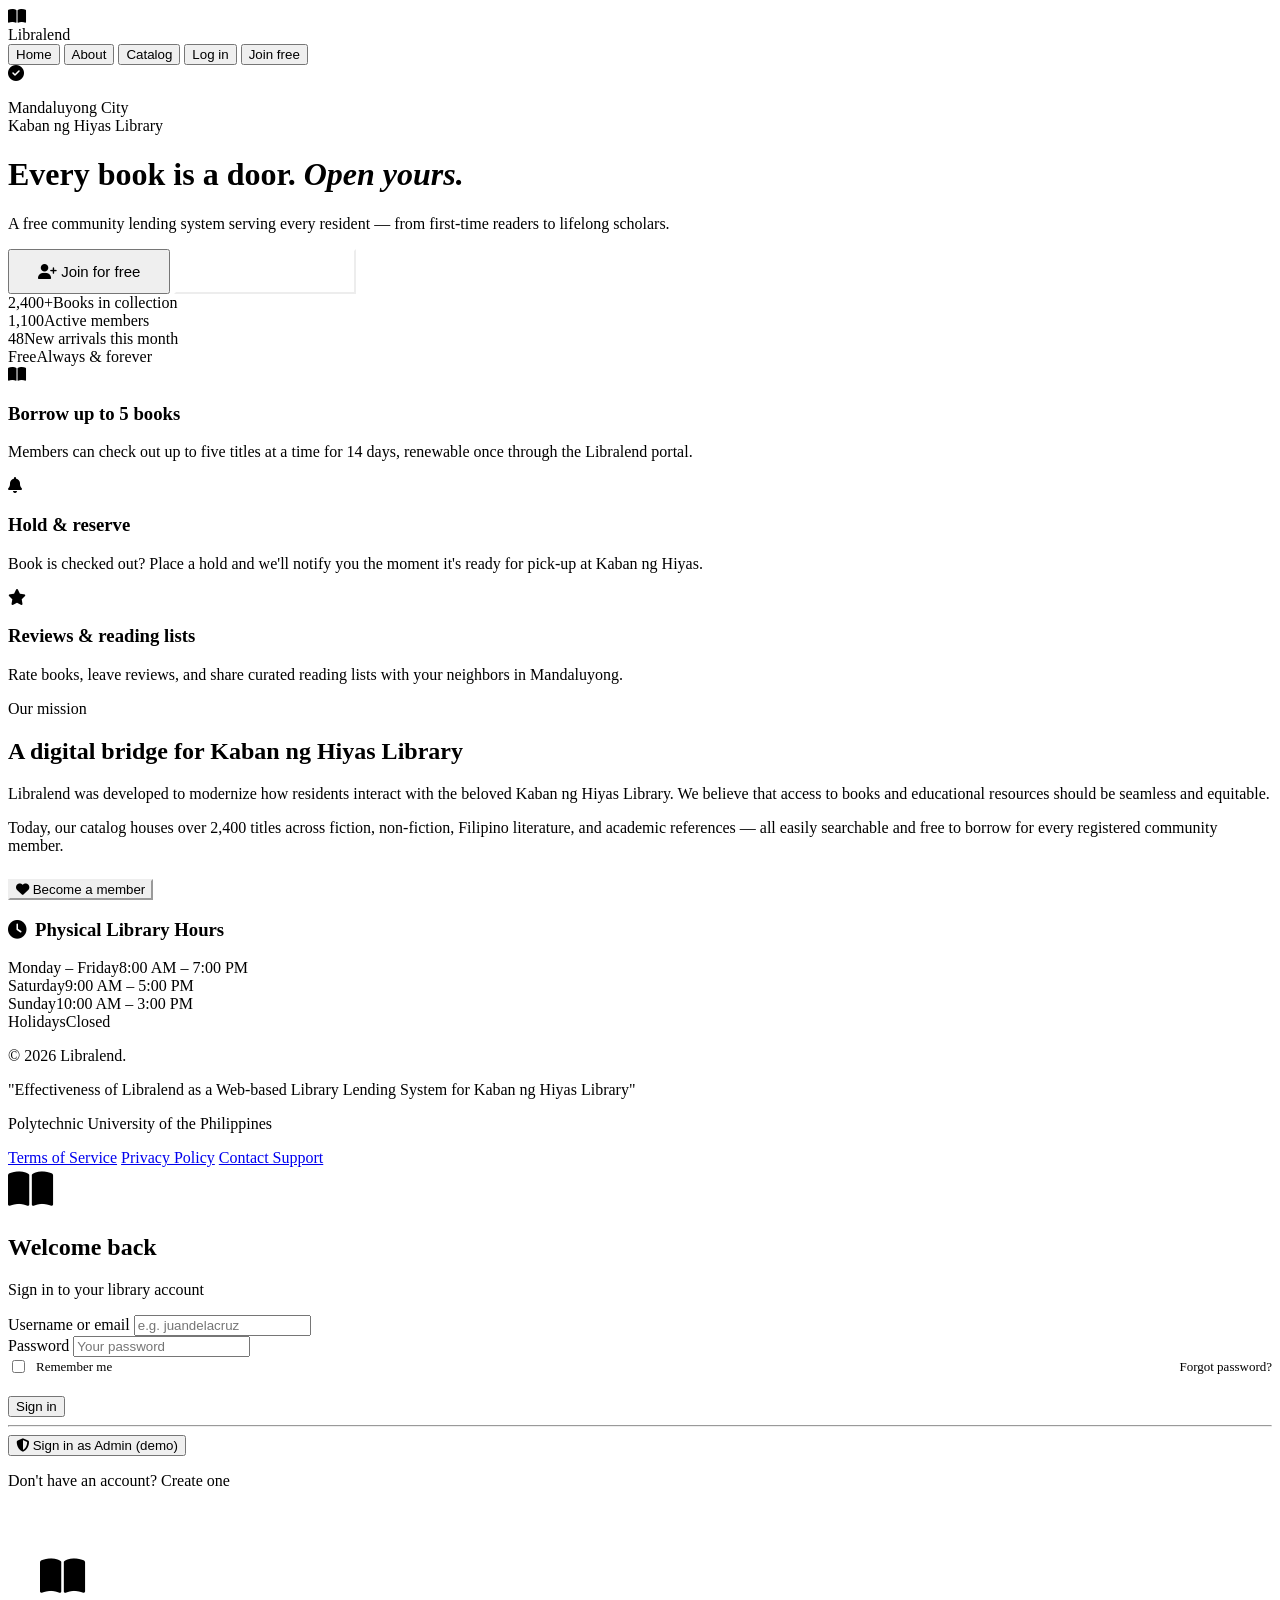
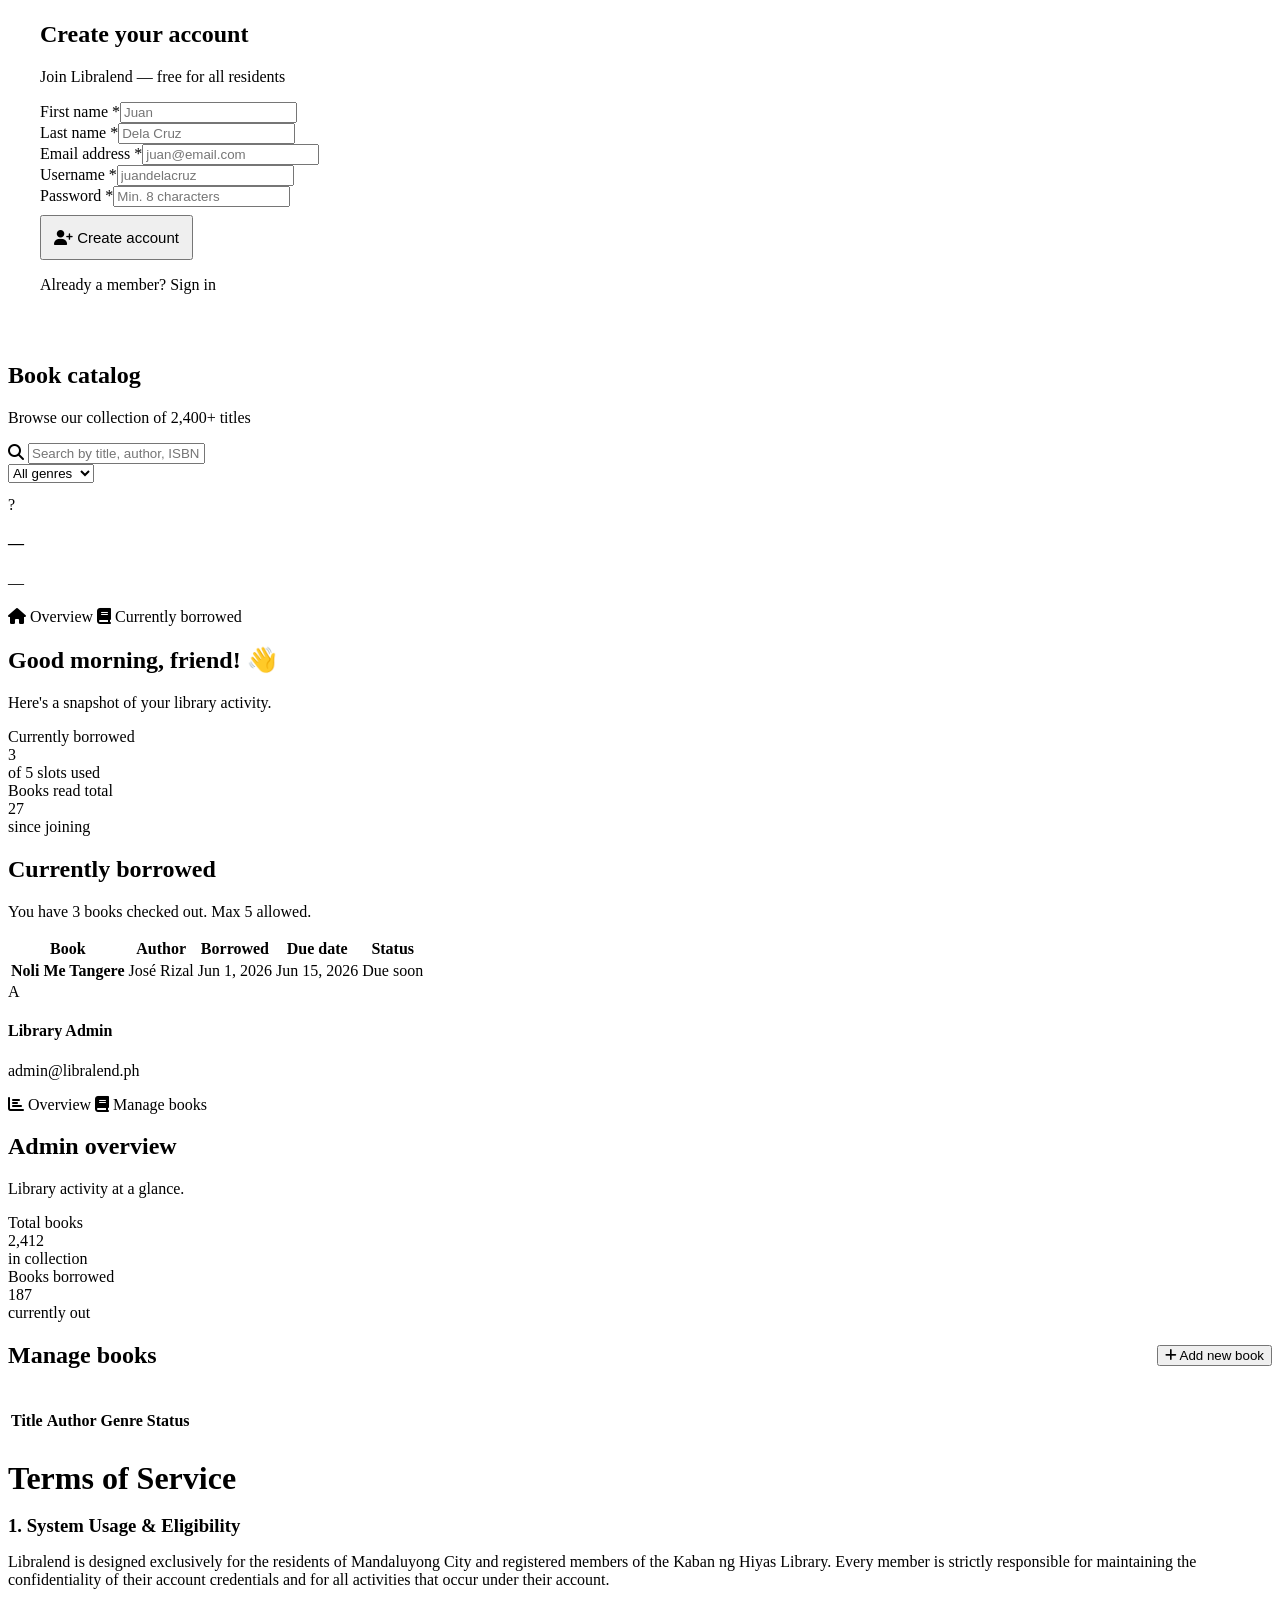
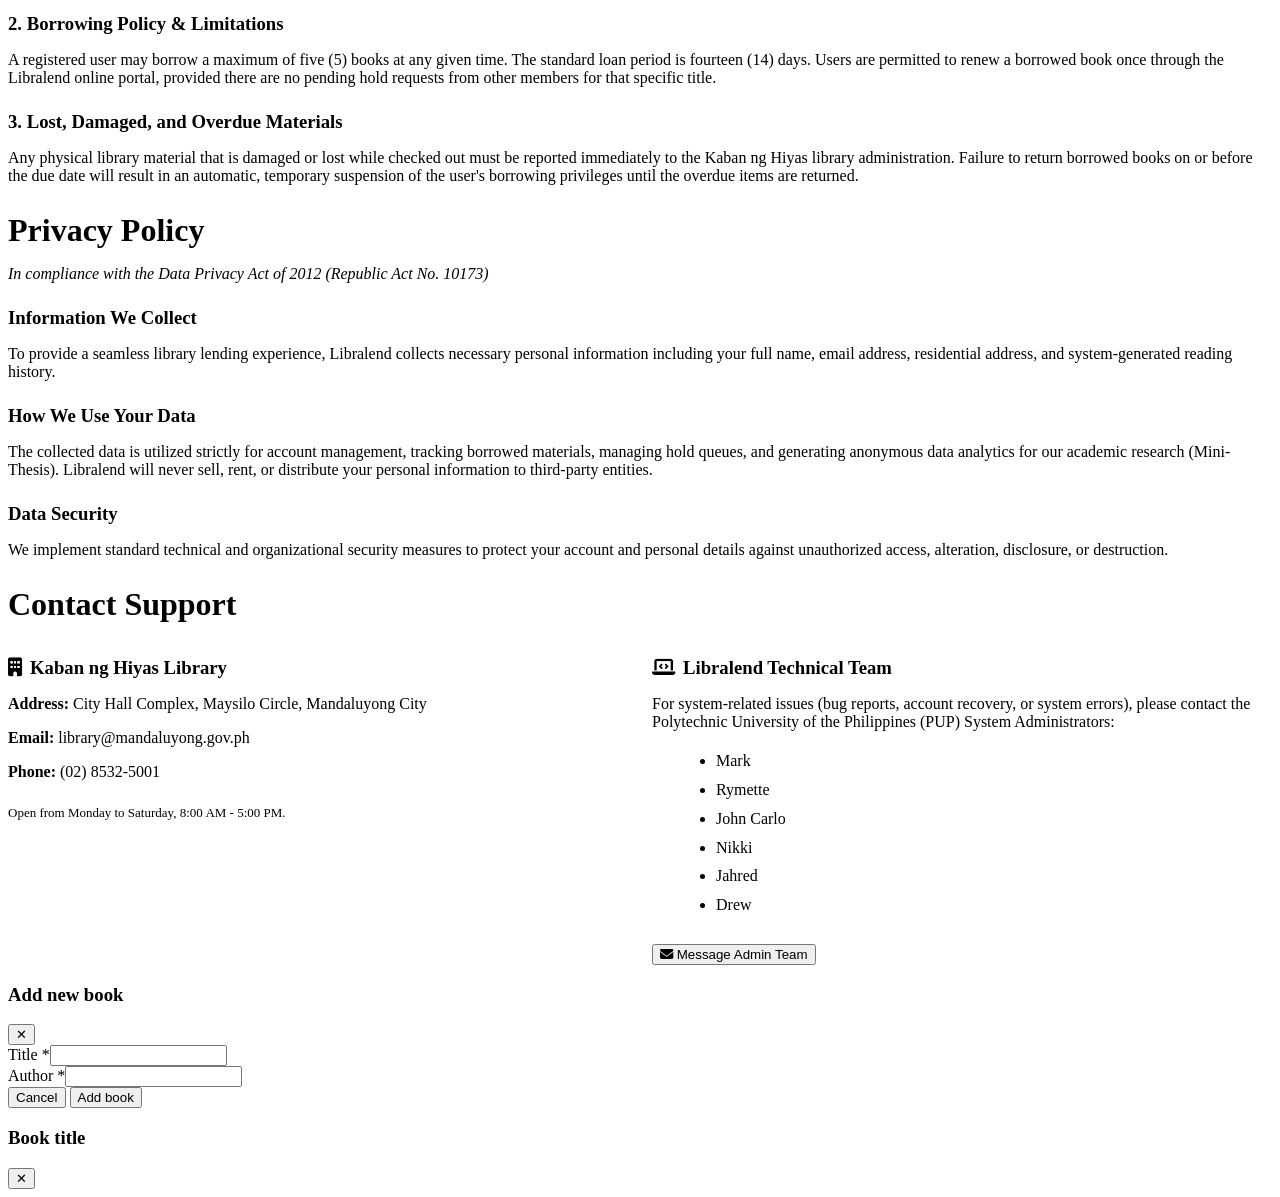
==== commit 46cdc070: "Cleaned up HTML and added new pages" ====
--- a/index.html
+++ b/index.html
@@ -3,613 +3,19 @@
 <head>
 <meta charset="UTF-8">
 <meta name="viewport" content="width=device-width, initial-scale=1.0">
-<title>Bayanihan Community Library</title>
+<title>Libralend | Kaban ng Hiyas Library</title>
 <link rel="preconnect" href="https://fonts.googleapis.com">
 <link rel="preconnect" href="https://fonts.gstatic.com" crossorigin>
 <link href="https://fonts.googleapis.com/css2?family=Lora:ital,wght@0,400;0,600;1,400&family=Inter:wght@300;400;500;600&display=swap" rel="stylesheet">
 <link rel="stylesheet" href="https://cdnjs.cloudflare.com/ajax/libs/font-awesome/6.5.0/css/all.min.css">
-<style>
-  :root {
-    --ink: #1a1612;
-    --ink-soft: #4a4540;
-    --ink-muted: #8a857e;
-    --paper: #faf8f4;
-    --paper-warm: #f0ece4;
-    --paper-deep: #e5dfd5;
-    --accent: #8b3a1a;
-    --accent-light: #f5ebe6;
-    --accent-mid: #c9622e;
-    --green: #2d6a4f;
-    --green-light: #e8f5ee;
-    --blue: #1d4e89;
-    --blue-light: #e8f0fa;
-    --amber: #b5651d;
-    --amber-light: #fdf3e3;
-    --red: #922b21;
-    --red-light: #fde8e7;
-    --border: rgba(26,22,18,0.12);
-    --border-strong: rgba(26,22,18,0.22);
-    --shadow-card: 0 1px 3px rgba(26,22,18,0.08), 0 4px 12px rgba(26,22,18,0.06);
-    --radius: 8px;
-    --radius-lg: 14px;
-  }
-
-  * { box-sizing: border-box; margin: 0; padding: 0; }
-
-  body {
-    font-family: 'Inter', sans-serif;
-    background: var(--paper);
-    color: var(--ink);
-    min-height: 100vh;
-    font-size: 15px;
-    line-height: 1.6;
-  }
-
-  /* ---------- TYPOGRAPHY ---------- */
-  .serif { font-family: 'Lora', Georgia, serif; }
-  h1, h2, h3 { font-family: 'Lora', Georgia, serif; font-weight: 600; line-height: 1.25; }
-  h1 { font-size: 2rem; }
-  h2 { font-size: 1.5rem; }
-  h3 { font-size: 1.15rem; }
-
-  /* ---------- LAYOUT ---------- */
-  .page { display: none; }
-  .page.active { display: block; }
-
-  /* ---------- NAV ---------- */
-  #nav {
-    background: var(--ink);
-    color: var(--paper);
-    padding: 0 2rem;
-    display: flex;
-    align-items: center;
-    justify-content: space-between;
-    height: 60px;
-    position: sticky;
-    top: 0;
-    z-index: 100;
-  }
-  .nav-brand {
-    font-family: 'Lora', serif;
-    font-size: 1.1rem;
-    font-weight: 600;
-    letter-spacing: 0.01em;
-    color: var(--paper);
-    display: flex;
-    align-items: center;
-    gap: 10px;
-    cursor: pointer;
-  }
-  .nav-brand .logo-dot {
-    width: 28px; height: 28px;
-    background: var(--accent);
-    border-radius: 50%;
-    display: flex; align-items: center; justify-content: center;
-    font-size: 13px;
-  }
-  .nav-links { display: flex; gap: 6px; align-items: center; }
-  .nav-btn {
-    background: none; border: none; cursor: pointer;
-    color: rgba(250,248,244,0.7);
-    font-family: 'Inter', sans-serif;
-    font-size: 14px;
-    padding: 6px 14px;
-    border-radius: 6px;
-    transition: all 0.15s;
-  }
-  .nav-btn:hover, .nav-btn.active { color: var(--paper); background: rgba(255,255,255,0.1); }
-  .nav-btn.cta {
-    background: var(--accent);
-    color: var(--paper);
-    margin-left: 4px;
-  }
-  .nav-btn.cta:hover { background: var(--accent-mid); }
-  .nav-user {
-    display: flex; align-items: center; gap: 10px;
-    font-size: 14px;
-    color: rgba(250,248,244,0.8);
-  }
-  .avatar-sm {
-    width: 32px; height: 32px; border-radius: 50%;
-    background: var(--accent);
-    display: flex; align-items: center; justify-content: center;
-    font-size: 12px; font-weight: 600; color: var(--paper);
-  }
-
-  /* ---------- BUTTONS ---------- */
-  .btn {
-    display: inline-flex; align-items: center; gap: 8px;
-    padding: 9px 20px;
-    border-radius: var(--radius);
-    font-family: 'Inter', sans-serif;
-    font-size: 14px;
-    font-weight: 500;
-    cursor: pointer;
-    transition: all 0.15s;
-    border: 1.5px solid transparent;
-    white-space: nowrap;
-  }
-  .btn-primary { background: var(--accent); color: #fff; border-color: var(--accent); }
-  .btn-primary:hover { background: var(--accent-mid); border-color: var(--accent-mid); }
-  .btn-outline { background: transparent; color: var(--ink); border-color: var(--border-strong); }
-  .btn-outline:hover { background: var(--paper-warm); }
-  .btn-ghost { background: none; border: none; color: var(--accent); font-weight: 500; padding: 6px 0; cursor: pointer; font-family: inherit; font-size: 14px; }
-  .btn-green { background: var(--green); color: #fff; border-color: var(--green); }
-  .btn-green:hover { background: #1e5c3f; }
-  .btn-danger { background: var(--red); color: #fff; border-color: var(--red); }
-  .btn-danger:hover { background: #7b2218; }
-  .btn-sm { padding: 6px 14px; font-size: 13px; }
-  .btn-full { width: 100%; justify-content: center; }
-
-  /* ---------- FORM ---------- */
-  .form-group { margin-bottom: 18px; }
-  .form-row { display: grid; grid-template-columns: 1fr 1fr; gap: 16px; }
-  .form-row-3 { display: grid; grid-template-columns: 1fr 1fr 1fr; gap: 16px; }
-  label { display: block; font-size: 13px; font-weight: 500; color: var(--ink-soft); margin-bottom: 6px; }
-  input, select, textarea {
-    width: 100%; padding: 10px 14px;
-    border: 1.5px solid var(--border);
-    border-radius: var(--radius);
-    font-family: 'Inter', sans-serif;
-    font-size: 14px;
-    background: #fff;
-    color: var(--ink);
-    transition: border-color 0.15s;
-    outline: none;
-  }
-  input:focus, select:focus, textarea:focus { border-color: var(--accent); }
-  textarea { resize: vertical; min-height: 80px; }
-
-  /* ---------- CARDS ---------- */
-  .card {
-    background: #fff;
-    border-radius: var(--radius-lg);
-    border: 1px solid var(--border);
-    box-shadow: var(--shadow-card);
-  }
-  .card-pad { padding: 1.75rem; }
-
-  /* ---------- BADGE / TAG ---------- */
-  .badge {
-    display: inline-flex; align-items: center; gap: 5px;
-    padding: 3px 10px;
-    border-radius: 100px;
-    font-size: 12px;
-    font-weight: 500;
-  }
-  .badge-green { background: var(--green-light); color: var(--green); }
-  .badge-red { background: var(--red-light); color: var(--red); }
-  .badge-amber { background: var(--amber-light); color: var(--amber); }
-  .badge-blue { background: var(--blue-light); color: var(--blue); }
-  .badge-gray { background: var(--paper-warm); color: var(--ink-soft); }
-
-  /* ---------- SECTION ---------- */
-  .section { padding: 3rem 2rem; max-width: 1100px; margin: 0 auto; }
-  .section-sm { padding: 2rem; max-width: 1100px; margin: 0 auto; }
-  .section-center { text-align: center; }
-
-  /* ---------- PAGE: HOME ---------- */
-  .hero {
-    background: var(--ink);
-    color: var(--paper);
-    padding: 6rem 2rem 5rem;
-    text-align: center;
-    position: relative;
-    overflow: hidden;
-  }
-  .hero::before {
-    content: '';
-    position: absolute; inset: 0;
-    background: repeating-linear-gradient(
-      45deg,
-      transparent,
-      transparent 30px,
-      rgba(139,58,26,0.04) 30px,
-      rgba(139,58,26,0.04) 60px
-    );
-  }
-  .hero-eyebrow {
-    font-size: 12px; font-weight: 600; letter-spacing: 0.15em;
-    text-transform: uppercase; color: var(--accent-mid);
-    margin-bottom: 1.5rem;
-  }
-  .hero h1 {
-    font-size: 3.2rem; margin-bottom: 1.25rem;
-    max-width: 680px; margin-left: auto; margin-right: auto;
-    line-height: 1.15;
-  }
-  .hero h1 em { color: var(--accent-mid); font-style: italic; }
-  .hero p {
-    font-size: 1.1rem; max-width: 520px;
-    margin: 0 auto 2.5rem;
-    color: rgba(240,236,228,0.75);
-    line-height: 1.7;
-  }
-  .hero-actions { display: flex; gap: 12px; justify-content: center; flex-wrap: wrap; }
-
-  .stat-strip {
-    background: var(--paper-warm);
-    border-top: 1px solid var(--border);
-    border-bottom: 1px solid var(--border);
-    padding: 1.75rem 2rem;
-    display: flex; justify-content: center; gap: 4rem;
-    flex-wrap: wrap;
-  }
-  .stat-item { text-align: center; }
-  .stat-item .num {
-    font-family: 'Lora', serif;
-    font-size: 2rem;
-    font-weight: 600;
-    color: var(--accent);
-    display: block;
-  }
-  .stat-item .lbl { font-size: 13px; color: var(--ink-muted); }
-
-  .feature-grid {
-    display: grid; grid-template-columns: repeat(3, 1fr); gap: 1.5rem;
-    padding: 3rem 2rem; max-width: 1100px; margin: 0 auto;
-  }
-  .feature-card {
-    background: #fff;
-    border: 1px solid var(--border);
-    border-radius: var(--radius-lg);
-    padding: 1.75rem;
-  }
-  .feature-icon {
-    width: 48px; height: 48px;
-    background: var(--accent-light);
-    border-radius: 12px;
-    display: flex; align-items: center; justify-content: center;
-    margin-bottom: 1rem;
-    font-size: 20px; color: var(--accent);
-  }
-  .feature-card h3 { margin-bottom: 0.5rem; font-size: 1.05rem; }
-  .feature-card p { font-size: 14px; color: var(--ink-muted); line-height: 1.65; }
-
-  .about-band {
-    background: var(--paper-warm);
-    border-top: 1px solid var(--border);
-    border-bottom: 1px solid var(--border);
-    padding: 4rem 2rem;
-    max-width: 100%;
-  }
-  .about-inner {
-    max-width: 900px; margin: 0 auto;
-    display: grid; grid-template-columns: 1fr 1fr; gap: 4rem;
-    align-items: center;
-  }
-  .about-inner .serif { font-style: italic; color: var(--accent); font-size: 1rem; margin-bottom: 0.5rem; display: block; }
-  .about-inner h2 { margin-bottom: 1rem; }
-  .about-inner p { color: var(--ink-soft); line-height: 1.75; font-size: 15px; margin-bottom: 1rem; }
-  .values-list { list-style: none; }
-  .values-list li {
-    padding: 10px 0;
-    border-bottom: 1px solid var(--border);
-    display: flex; align-items: center; gap: 12px;
-    font-size: 14px;
-  }
-  .values-list li:last-child { border-bottom: none; }
-  .values-list .dot {
-    width: 8px; height: 8px; border-radius: 50%;
-    background: var(--accent); flex-shrink: 0;
-  }
-
-  .hours-card {
-    background: var(--ink); color: var(--paper);
-    border-radius: var(--radius-lg);
-    padding: 2rem;
-  }
-  .hours-card h3 { color: var(--paper); margin-bottom: 1.25rem; }
-  .hours-row {
-    display: flex; justify-content: space-between;
-    font-size: 14px;
-    padding: 8px 0;
-    border-bottom: 1px solid rgba(255,255,255,0.08);
-  }
-  .hours-row .day { color: rgba(240,236,228,0.6); }
-  .hours-row .time { color: var(--paper); font-weight: 500; }
-
-  .footer-strip {
-    background: var(--ink);
-    color: rgba(240,236,228,0.5);
-    text-align: center;
-    padding: 1.5rem;
-    font-size: 13px;
-  }
-  .footer-strip span { color: var(--accent-mid); }
-
-  /* ---------- PAGE: AUTH ---------- */
-  .auth-wrap {
-    min-height: calc(100vh - 60px);
-    display: flex; align-items: center; justify-content: center;
-    padding: 2rem;
-    background: var(--paper-warm);
-  }
-  .auth-card {
-    background: #fff;
-    border-radius: var(--radius-lg);
-    border: 1px solid var(--border);
-    box-shadow: var(--shadow-card);
-    width: 100%; max-width: 480px;
-    padding: 2.5rem;
-  }
-  .auth-card.wide { max-width: 720px; }
-  .auth-card .logo-block {
-    text-align: center; margin-bottom: 2rem;
-  }
-  .auth-card .logo-block h2 { font-size: 1.5rem; margin-bottom: 0.25rem; }
-  .auth-card .logo-block p { font-size: 14px; color: var(--ink-muted); }
-  .divider { border: none; border-top: 1px solid var(--border); margin: 1.5rem 0; }
-  .auth-switch { text-align: center; font-size: 14px; color: var(--ink-muted); margin-top: 1.25rem; }
-  .auth-switch a { color: var(--accent); text-decoration: none; font-weight: 500; cursor: pointer; }
-
-  /* ---------- PAGE: CATALOG ---------- */
-  .catalog-header {
-    background: var(--paper-warm);
-    border-bottom: 1px solid var(--border);
-    padding: 2rem;
-  }
-  .catalog-header h2 { margin-bottom: 0.25rem; }
-  .catalog-header p { font-size: 14px; color: var(--ink-muted); }
-  .catalog-toolbar {
-    display: flex; gap: 12px; align-items: center;
-    flex-wrap: wrap; margin-top: 1.25rem;
-  }
-  .search-box {
-    flex: 1; min-width: 220px;
-    display: flex; align-items: center;
-    background: #fff;
-    border: 1.5px solid var(--border);
-    border-radius: var(--radius);
-    padding: 0 14px;
-    gap: 10px;
-  }
-  .search-box i { color: var(--ink-muted); font-size: 15px; }
-  .search-box input {
-    border: none; padding: 10px 0; flex: 1;
-    font-size: 14px; background: none;
-  }
-  .search-box input:focus { outline: none; }
-  .filter-select {
-    padding: 10px 14px;
-    border: 1.5px solid var(--border);
-    border-radius: var(--radius);
-    font-size: 14px;
-    background: #fff;
-    cursor: pointer;
-  }
-  .book-grid {
-    display: grid;
-    grid-template-columns: repeat(auto-fill, minmax(200px, 1fr));
-    gap: 1.25rem;
-    padding: 2rem;
-    max-width: 1100px; margin: 0 auto;
-  }
-  .book-card {
-    background: #fff;
-    border: 1px solid var(--border);
-    border-radius: var(--radius-lg);
-    overflow: hidden;
-    cursor: pointer;
-    transition: box-shadow 0.15s, transform 0.15s;
-  }
-  .book-card:hover { box-shadow: 0 4px 20px rgba(26,22,18,0.12); transform: translateY(-2px); }
-  .book-cover {
-    height: 160px;
-    display: flex; align-items: center; justify-content: center;
-    font-size: 3rem;
-    position: relative;
-  }
-  .book-cover .avail-badge {
-    position: absolute; top: 10px; right: 10px;
-  }
-  .book-info { padding: 1rem; }
-  .book-info h4 { font-size: 14px; margin-bottom: 3px; font-weight: 600; }
-  .book-info .author { font-size: 12px; color: var(--ink-muted); margin-bottom: 8px; }
-  .book-info .genre { font-size: 11px; }
-  .book-rating { font-size: 12px; color: var(--amber); margin-top: 6px; }
-
-  /* ---------- MODAL ---------- */
-  .modal-overlay {
-    display: none;
-    position: fixed; inset: 0;
-    background: rgba(26,22,18,0.55);
-    z-index: 200;
-    align-items: center; justify-content: center;
-    padding: 1rem;
-  }
-  .modal-overlay.open { display: flex; }
-  .modal {
-    background: #fff;
-    border-radius: var(--radius-lg);
-    max-width: 560px; width: 100%;
-    max-height: 90vh;
-    overflow-y: auto;
-    box-shadow: 0 20px 60px rgba(0,0,0,0.2);
-  }
-  .modal-header {
-    padding: 1.5rem 1.75rem 1rem;
-    border-bottom: 1px solid var(--border);
-    display: flex; justify-content: space-between; align-items: flex-start;
-  }
-  .modal-body { padding: 1.5rem 1.75rem; }
-  .modal-footer {
-    padding: 1rem 1.75rem;
-    border-top: 1px solid var(--border);
-    display: flex; gap: 10px; justify-content: flex-end;
-  }
-  .modal-close { background: none; border: none; cursor: pointer; font-size: 18px; color: var(--ink-muted); line-height: 1; }
-
-  /* ---------- DASHBOARD ---------- */
-  .dash-wrap {
-    display: grid; grid-template-columns: 240px 1fr;
-    min-height: calc(100vh - 60px);
-  }
-  .dash-sidebar {
-    background: var(--paper-warm);
-    border-right: 1px solid var(--border);
-    padding: 1.5rem 0;
-  }
-  .dash-sidebar .user-block {
-    padding: 0 1.25rem 1.25rem;
-    border-bottom: 1px solid var(--border);
-    margin-bottom: 1rem;
-  }
-  .avatar-lg {
-    width: 52px; height: 52px; border-radius: 50%;
-    background: var(--accent);
-    display: flex; align-items: center; justify-content: center;
-    font-size: 18px; font-weight: 600; color: #fff;
-    margin-bottom: 10px;
-  }
-  .dash-sidebar .user-block h4 { font-size: 15px; }
-  .dash-sidebar .user-block p { font-size: 12px; color: var(--ink-muted); }
-  .dash-sidebar .member-since { font-size: 11px; color: var(--ink-muted); margin-top: 6px; }
-  .sidebar-nav a {
-    display: flex; align-items: center; gap: 10px;
-    padding: 10px 1.25rem;
-    font-size: 14px; color: var(--ink-soft);
-    text-decoration: none;
-    cursor: pointer;
-    border-left: 3px solid transparent;
-    transition: all 0.12s;
-  }
-  .sidebar-nav a:hover { background: var(--paper-deep); color: var(--ink); }
-  .sidebar-nav a.active { border-left-color: var(--accent); background: var(--accent-light); color: var(--accent); font-weight: 500; }
-  .dash-main { padding: 2rem; overflow-y: auto; }
-  .dash-section { display: none; }
-  .dash-section.active { display: block; }
-  .dash-title { font-size: 1.25rem; margin-bottom: 0.25rem; }
-  .dash-sub { font-size: 14px; color: var(--ink-muted); margin-bottom: 1.75rem; }
-  .stat-cards {
-    display: grid; grid-template-columns: repeat(4, 1fr); gap: 1rem;
-    margin-bottom: 2rem;
-  }
-  .stat-card {
-    background: #fff;
-    border: 1px solid var(--border);
-    border-radius: var(--radius-lg);
-    padding: 1.25rem;
-  }
-  .stat-card .sc-label { font-size: 12px; color: var(--ink-muted); margin-bottom: 4px; }
-  .stat-card .sc-value { font-size: 1.75rem; font-weight: 600; font-family: 'Lora', serif; }
-  .stat-card .sc-sub { font-size: 12px; color: var(--ink-muted); margin-top: 2px; }
-  .stat-card.accent { background: var(--accent); border-color: var(--accent); }
-  .stat-card.accent .sc-label, .stat-card.accent .sc-value, .stat-card.accent .sc-sub { color: rgba(255,255,255,0.9); }
-
-  /* ---------- TABLE ---------- */
-  .table-wrap { overflow-x: auto; }
-  table { width: 100%; border-collapse: collapse; font-size: 14px; }
-  thead th {
-    text-align: left; padding: 10px 14px;
-    font-size: 12px; font-weight: 600;
-    color: var(--ink-muted); text-transform: uppercase;
-    letter-spacing: 0.05em;
-    background: var(--paper-warm);
-    border-bottom: 1px solid var(--border);
-  }
-  tbody td { padding: 12px 14px; border-bottom: 1px solid var(--border); }
-  tbody tr:last-child td { border-bottom: none; }
-  tbody tr:hover { background: var(--paper-warm); }
-
-  /* ---------- TOAST ---------- */
-  #toast {
-    position: fixed; bottom: 24px; right: 24px;
-    background: var(--ink); color: var(--paper);
-    padding: 12px 20px; border-radius: var(--radius);
-    font-size: 14px;
-    transform: translateY(80px); opacity: 0;
-    transition: all 0.25s;
-    z-index: 500;
-    display: flex; align-items: center; gap: 10px;
-    max-width: 320px;
-    box-shadow: 0 4px 20px rgba(0,0,0,0.2);
-  }
-  #toast.show { transform: translateY(0); opacity: 1; }
-  #toast.success { background: var(--green); }
-  #toast.error { background: var(--red); }
-
-  /* ---------- ADMIN ---------- */
-  .admin-tabs {
-    display: flex; gap: 0;
-    border-bottom: 1px solid var(--border);
-    margin-bottom: 1.75rem;
-  }
-  .tab-btn {
-    padding: 10px 20px;
-    background: none; border: none;
-    cursor: pointer; font-family: 'Inter', sans-serif;
-    font-size: 14px; font-weight: 500;
-    color: var(--ink-muted);
-    border-bottom: 2px solid transparent;
-    transition: all 0.15s;
-  }
-  .tab-btn:hover { color: var(--ink); }
-  .tab-btn.active { color: var(--accent); border-bottom-color: var(--accent); }
-  .tab-content { display: none; }
-  .tab-content.active { display: block; }
-
-  .progress-bar {
-    height: 6px; background: var(--paper-deep);
-    border-radius: 100px; overflow: hidden;
-    margin-top: 4px;
-  }
-  .progress-fill {
-    height: 100%; background: var(--accent);
-    border-radius: 100px; transition: width 0.3s;
-  }
-
-  /* ---------- WISHLIST ---------- */
-  .wishlist-empty {
-    text-align: center; padding: 3rem 1rem; color: var(--ink-muted);
-  }
-  .wishlist-empty i { font-size: 2.5rem; margin-bottom: 1rem; display: block; }
-
-  /* ---------- NOTIFICATION ---------- */
-  .notif-item {
-    padding: 1rem;
-    border-bottom: 1px solid var(--border);
-    display: flex; gap: 14px; align-items: flex-start;
-  }
-  .notif-icon {
-    width: 36px; height: 36px; border-radius: 50%;
-    display: flex; align-items: center; justify-content: center;
-    flex-shrink: 0; font-size: 15px;
-  }
-  .notif-dot {
-    width: 8px; height: 8px; border-radius: 50%;
-    background: var(--accent); flex-shrink: 0; margin-top: 6px;
-  }
-
-  /* ---------- REVIEW ---------- */
-  .review-item {
-    padding: 1rem 0;
-    border-bottom: 1px solid var(--border);
-  }
-  .review-item:last-child { border-bottom: none; }
-  .review-meta { display: flex; align-items: center; gap: 10px; margin-bottom: 6px; }
-  .review-meta .stars { color: var(--amber); font-size: 12px; }
-
-  /* ---------- RESPONSIVE ---------- */
-  @media (max-width: 768px) {
-    .hero h1 { font-size: 2.2rem; }
-    .feature-grid { grid-template-columns: 1fr; }
-    .about-inner { grid-template-columns: 1fr; gap: 2rem; }
-    .form-row, .form-row-3 { grid-template-columns: 1fr; }
-    .stat-cards { grid-template-columns: repeat(2, 1fr); }
-    .dash-wrap { grid-template-columns: 1fr; }
-    .dash-sidebar { display: none; }
-    .book-grid { grid-template-columns: repeat(auto-fill, minmax(160px, 1fr)); }
-  }
-</style>
+<link rel="stylesheet" href="styles.css">
 </head>
 <body>
 
-<!-- NAVBAR -->
 <nav id="nav">
   <div class="nav-brand" onclick="goTo('home')">
-    <div class="logo-dot">📚</div>
-    Bayanihan Library
+    <div class="logo-dot"><i class="fas fa-book-open"></i></div>
+    <span class="logo-text">Libralend</span>
   </div>
   <div id="nav-guest" class="nav-links">
     <button class="nav-btn" onclick="goTo('home')">Home</button>
@@ -623,21 +29,22 @@
     <button class="nav-btn" id="adminNavBtn" style="display:none;" onclick="goTo('admin')">Admin</button>
     <button class="nav-btn" onclick="goTo('dashboard')">My Library</button>
     <div class="avatar-sm" id="navAvatar">?</div>
-    <button class="nav-btn" onclick="logout()" style="color:rgba(240,236,228,0.5); font-size:13px;">Sign out</button>
+    <button class="nav-btn" onclick="logout()" style="color:rgba(248, 250, 252, 0.5); font-size:13px;">Sign out</button>
   </div>
 </nav>
 
-<!-- TOAST -->
 <div id="toast"><i class="fas fa-check-circle"></i><span id="toast-msg"></span></div>
 
-<!-- ================================ PAGE: HOME ================================ -->
 <div id="page-home" class="page active">
   <div class="hero">
-    <p class="hero-eyebrow">Barangay San Isidro · Est. 2008</p>
+    <p class="hero-eyebrow">
+      Mandaluyong City<br>
+      Kaban ng Hiyas Library
+    </p>
     <h1>Every book is a door. <em>Open yours.</em></h1>
-    <p>A free community lending library serving every resident — from first-time readers to lifelong scholars.</p>
+    <p>A free community lending system serving every resident — from first-time readers to lifelong scholars.</p>
     <div class="hero-actions">
-      <button class="btn btn-primary" onclick="goTo('register')" style="padding:12px 28px; font-size:15px;">
+      <button class="btn btn-gold" onclick="goTo('register')" style="padding:12px 28px; font-size:15px;">
         <i class="fas fa-user-plus"></i> Join for free
       </button>
       <button class="btn btn-outline" onclick="goTo('catalog')" style="background:rgba(255,255,255,0.1); border-color:rgba(255,255,255,0.2); color:#fff; padding:12px 28px; font-size:15px;">
@@ -657,84 +64,64 @@
     <div class="feature-card">
       <div class="feature-icon"><i class="fas fa-book-open"></i></div>
       <h3>Borrow up to 5 books</h3>
-      <p>Members can check out up to five titles at a time for 14 days, renewable once online.</p>
+      <p>Members can check out up to five titles at a time for 14 days, renewable once through the Libralend portal.</p>
     </div>
     <div class="feature-card">
       <div class="feature-icon"><i class="fas fa-bell"></i></div>
       <h3>Hold & reserve</h3>
-      <p>Book is checked out? Place a hold and we'll notify you the moment it's back on the shelf.</p>
+      <p>Book is checked out? Place a hold and we'll notify you the moment it's ready for pick-up at Kaban ng Hiyas.</p>
     </div>
     <div class="feature-card">
       <div class="feature-icon"><i class="fas fa-star"></i></div>
       <h3>Reviews & reading lists</h3>
-      <p>Rate books, leave reviews, and share curated reading lists with your neighbors.</p>
-    </div>
-    <div class="feature-card">
-      <div class="feature-icon"><i class="fas fa-clock"></i></div>
-      <h3>Reading history</h3>
-      <p>Your personal reading log keeps track of every book you've borrowed — a record of your journey.</p>
-    </div>
-    <div class="feature-card">
-      <div class="feature-icon"><i class="fas fa-users"></i></div>
-      <h3>Book clubs</h3>
-      <p>Join one of four monthly book club circles. All skill levels and genres welcome.</p>
-    </div>
-    <div class="feature-card">
-      <div class="feature-icon"><i class="fas fa-child"></i></div>
-      <h3>Children's corner</h3>
-      <p>Dedicated section for young readers with age-appropriate collections and story hour events.</p>
+      <p>Rate books, leave reviews, and share curated reading lists with your neighbors in Mandaluyong.</p>
     </div>
   </div>
 
   <div class="about-band" id="about-section">
     <div class="about-inner">
       <div>
-        <span class="serif">Our story</span>
-        <h2>A library built by the barangay, for the barangay</h2>
-        <p>Bayanihan Community Library was founded in 2008 by a group of local teachers, parents, and retirees who believed that access to books should never depend on income or age.</p>
-        <p>Today, we house over 2,400 titles across fiction, non-fiction, Filipino literature, children's books, and academic references — all free to borrow for every registered community member.</p>
-        <p>We survive on donations, volunteer hours, and the love of our community.</p>
-        <button class="btn btn-outline" onclick="goTo('register')" style="margin-top:0.5rem;">
+        <span class="serif">Our mission</span>
+        <h2>A digital bridge for Kaban ng Hiyas Library</h2>
+        <p>Libralend was developed to modernize how residents interact with the beloved Kaban ng Hiyas Library. We believe that access to books and educational resources should be seamless and equitable.</p>
+        <p>Today, our catalog houses over 2,400 titles across fiction, non-fiction, Filipino literature, and academic references — all easily searchable and free to borrow for every registered community member.</p>
+        <button class="btn btn-outline" onclick="goTo('register')" style="margin-top:0.5rem; border-color:var(--accent); color:var(--accent);">
           <i class="fas fa-heart"></i> Become a member
         </button>
       </div>
       <div>
         <div class="hours-card">
-          <h3><i class="fas fa-clock" style="color:var(--accent-mid); margin-right:8px;"></i>Library hours</h3>
+          <h3><i class="fas fa-clock" style="color:var(--gold); margin-right:8px;"></i>Physical Library Hours</h3>
           <div class="hours-row"><span class="day">Monday – Friday</span><span class="time">8:00 AM – 7:00 PM</span></div>
           <div class="hours-row"><span class="day">Saturday</span><span class="time">9:00 AM – 5:00 PM</span></div>
           <div class="hours-row"><span class="day">Sunday</span><span class="time">10:00 AM – 3:00 PM</span></div>
           <div class="hours-row"><span class="day">Holidays</span><span class="time">Closed</span></div>
         </div>
-        <ul class="values-list" style="margin-top:1.5rem;">
-          <li><span class="dot"></span>Free for all barangay residents</li>
-          <li><span class="dot"></span>No overdue fines for children under 12</li>
-          <li><span class="dot"></span>Book donation drives every quarter</li>
-          <li><span class="dot"></span>Wheelchair accessible facility</li>
-        </ul>
-      </div>
-    </div>
-  </div>
-
-  <div style="text-align:center; padding: 3rem 2rem;">
-    <p class="serif" style="font-style:italic; color:var(--accent); font-size:1.1rem; margin-bottom:0.5rem;">"The more that you read, the more things you will know."</p>
-    <p style="font-size:13px; color:var(--ink-muted);">— Dr. Seuss</p>
-    <div style="margin-top:2rem;">
-      <button class="btn btn-primary" onclick="goTo('register')" style="padding:12px 32px;">Get started — it's free</button>
-    </div>
-  </div>
-
-  <div class="footer-strip">
-    © 2025 Bayanihan Community Library · Brgy. San Isidro · Built with <span>♥</span> by volunteers
-  </div>
-</div>
-
-<!-- ================================ PAGE: LOGIN ================================ -->
+      </div>
+    </div>
+  </div>
+
+  <footer class="site-footer">
+      <div class="footer-content">
+          <div class="footer-text">
+              <p>&copy; 2026 Libralend.</p>
+              <p class="thesis-title">"Effectiveness of Libralend as a Web-based Library Lending System for Kaban ng Hiyas Library"</p>
+              <p class="university-name">Polytechnic University of the Philippines</p>
+          </div>
+          <div class="footer-links">
+    <a href="#" onclick="goTo('terms'); return false;">Terms of Service</a>
+    <a href="#" onclick="goTo('privacy'); return false;">Privacy Policy</a>
+    <a href="#" onclick="goTo('contact'); return false;">Contact Support</a>
+</div>
+      </div>
+  </footer>
+</div>
+
 <div id="page-login" class="page">
   <div class="auth-wrap">
     <div class="auth-card">
       <div class="logo-block">
-        <div style="font-size:2.5rem; margin-bottom:0.5rem;">📚</div>
+        <div style="font-size:2.5rem; margin-bottom:0.5rem; color: var(--accent);"><i class="fas fa-book-open"></i></div>
         <h2>Welcome back</h2>
         <p>Sign in to your library account</p>
       </div>
@@ -758,82 +145,27 @@
         <i class="fas fa-shield-alt"></i> Sign in as Admin (demo)
       </button>
       <p class="auth-switch">Don't have an account? <a onclick="goTo('register')">Create one</a></p>
-      <p style="font-size:12px; color:var(--ink-muted); text-align:center; margin-top:8px;">Demo: use any username/password</p>
-    </div>
-  </div>
-</div>
-
-<!-- ================================ PAGE: REGISTER ================================ -->
+    </div>
+  </div>
+</div>
+
 <div id="page-register" class="page">
   <div class="auth-wrap" style="padding:2rem; align-items:flex-start; padding-top:3rem;">
     <div class="auth-card wide">
       <div class="logo-block">
-        <div style="font-size:2.5rem; margin-bottom:0.5rem;">📚</div>
+        <div style="font-size:2.5rem; margin-bottom:0.5rem; color: var(--accent);"><i class="fas fa-book-open"></i></div>
         <h2>Create your account</h2>
-        <p>Join the Bayanihan Community Library — free for all residents</p>
-      </div>
-
-      <h3 style="font-size:13px; text-transform:uppercase; letter-spacing:0.1em; color:var(--ink-muted); margin-bottom:1rem;">Personal information</h3>
+        <p>Join Libralend — free for all residents</p>
+      </div>
       <div class="form-row">
         <div class="form-group"><label>First name *</label><input type="text" id="reg-fname" placeholder="Juan" /></div>
         <div class="form-group"><label>Last name *</label><input type="text" id="reg-lname" placeholder="Dela Cruz" /></div>
       </div>
-      <div class="form-row">
-        <div class="form-group"><label>Date of birth *</label><input type="date" id="reg-dob" /></div>
-        <div class="form-group">
-          <label>Gender</label>
-          <select id="reg-gender">
-            <option value="">Prefer not to say</option>
-            <option>Male</option><option>Female</option><option>Non-binary</option><option>Other</option>
-          </select>
-        </div>
-      </div>
-      <div class="form-row">
-        <div class="form-group"><label>Phone number</label><input type="tel" id="reg-phone" placeholder="+63 9XX XXX XXXX" /></div>
-        <div class="form-group"><label>Occupation</label><input type="text" id="reg-job" placeholder="Student, teacher, etc." /></div>
-      </div>
-
-      <hr class="divider">
-      <h3 style="font-size:13px; text-transform:uppercase; letter-spacing:0.1em; color:var(--ink-muted); margin-bottom:1rem;">Address</h3>
-      <div class="form-group"><label>Street address *</label><input type="text" id="reg-addr" placeholder="Blk 5 Lot 12, Sampaguita St." /></div>
-      <div class="form-row-3">
-        <div class="form-group"><label>Barangay *</label><input type="text" id="reg-brgy" placeholder="San Isidro" /></div>
-        <div class="form-group"><label>City / Municipality</label><input type="text" id="reg-city" placeholder="Quezon City" /></div>
-        <div class="form-group"><label>ZIP code</label><input type="text" id="reg-zip" placeholder="1100" /></div>
-      </div>
-
-      <hr class="divider">
-      <h3 style="font-size:13px; text-transform:uppercase; letter-spacing:0.1em; color:var(--ink-muted); margin-bottom:1rem;">Account credentials</h3>
       <div class="form-group"><label>Email address *</label><input type="email" id="reg-email" placeholder="juan@email.com" /></div>
       <div class="form-row">
         <div class="form-group"><label>Username *</label><input type="text" id="reg-uname" placeholder="juandelacruz" /></div>
         <div class="form-group"><label>Password *</label><input type="password" id="reg-pass" placeholder="Min. 8 characters" /></div>
       </div>
-
-      <hr class="divider">
-      <h3 style="font-size:13px; text-transform:uppercase; letter-spacing:0.1em; color:var(--ink-muted); margin-bottom:1rem;">Reading preferences</h3>
-      <div class="form-group">
-        <label>Favorite genres (select all that apply)</label>
-        <div style="display:flex; flex-wrap:wrap; gap:8px; margin-top:6px;">
-          <label style="margin:0; font-weight:400; font-size:14px; cursor:pointer; display:flex; align-items:center; gap:6px; padding:6px 14px; border:1.5px solid var(--border); border-radius:100px; background:#fff;">
-            <input type="checkbox" value="Fiction" style="width:auto;"> Fiction</label>
-          <label style="margin:0; font-weight:400; font-size:14px; cursor:pointer; display:flex; align-items:center; gap:6px; padding:6px 14px; border:1.5px solid var(--border); border-radius:100px; background:#fff;">
-            <input type="checkbox" value="Non-fiction" style="width:auto;"> Non-fiction</label>
-          <label style="margin:0; font-weight:400; font-size:14px; cursor:pointer; display:flex; align-items:center; gap:6px; padding:6px 14px; border:1.5px solid var(--border); border-radius:100px; background:#fff;">
-            <input type="checkbox" value="Filipino Lit" style="width:auto;"> Filipino Lit</label>
-          <label style="margin:0; font-weight:400; font-size:14px; cursor:pointer; display:flex; align-items:center; gap:6px; padding:6px 14px; border:1.5px solid var(--border); border-radius:100px; background:#fff;">
-            <input type="checkbox" value="Children's" style="width:auto;"> Children's</label>
-          <label style="margin:0; font-weight:400; font-size:14px; cursor:pointer; display:flex; align-items:center; gap:6px; padding:6px 14px; border:1.5px solid var(--border); border-radius:100px; background:#fff;">
-            <input type="checkbox" value="History" style="width:auto;"> History</label>
-          <label style="margin:0; font-weight:400; font-size:14px; cursor:pointer; display:flex; align-items:center; gap:6px; padding:6px 14px; border:1.5px solid var(--border); border-radius:100px; background:#fff;">
-            <input type="checkbox" value="Science" style="width:auto;"> Science</label>
-          <label style="margin:0; font-weight:400; font-size:14px; cursor:pointer; display:flex; align-items:center; gap:6px; padding:6px 14px; border:1.5px solid var(--border); border-radius:100px; background:#fff;">
-            <input type="checkbox" value="Self-Help" style="width:auto;"> Self-Help</label>
-          <label style="margin:0; font-weight:400; font-size:14px; cursor:pointer; display:flex; align-items:center; gap:6px; padding:6px 14px; border:1.5px solid var(--border); border-radius:100px; background:#fff;">
-            <input type="checkbox" value="Mystery" style="width:auto;"> Mystery</label>
-        </div>
-      </div>
-
       <button class="btn btn-primary btn-full" style="padding:12px; font-size:15px; margin-top:0.5rem;" onclick="doRegister()">
         <i class="fas fa-user-plus"></i> Create account
       </button>
@@ -842,7 +174,6 @@
   </div>
 </div>
 
-<!-- ================================ PAGE: CATALOG ================================ -->
 <div id="page-catalog" class="page">
   <div class="catalog-header">
     <h2>Book catalog</h2>
@@ -858,24 +189,12 @@
         <option>Children's</option><option>History</option><option>Science</option>
         <option>Self-Help</option><option>Mystery</option><option>Fantasy</option>
       </select>
-      <select class="filter-select" id="catalog-avail" onchange="filterCatalog()">
-        <option value="">All availability</option>
-        <option value="available">Available now</option>
-        <option value="borrowed">Checked out</option>
-      </select>
-      <select class="filter-select" id="catalog-sort" onchange="filterCatalog()">
-        <option value="title">Sort: Title A-Z</option>
-        <option value="author">Sort: Author</option>
-        <option value="rating">Sort: Rating</option>
-        <option value="new">Sort: Newest</option>
-      </select>
     </div>
     <p id="catalog-count" style="font-size:13px; color:var(--ink-muted); margin-top:10px;"></p>
   </div>
   <div class="book-grid" id="book-grid"></div>
 </div>
 
-<!-- ================================ PAGE: DASHBOARD ================================ -->
 <div id="page-dashboard" class="page">
   <div class="dash-wrap">
     <aside class="dash-sidebar">
@@ -883,413 +202,145 @@
         <div class="avatar-lg" id="dashAvatar">?</div>
         <h4 id="dashName">—</h4>
         <p id="dashEmail">—</p>
-        <p class="member-since">Member since June 2025</p>
       </div>
       <nav class="sidebar-nav">
         <a onclick="showDashSection('ds-overview')" class="active" id="sn-overview"><i class="fas fa-home"></i> Overview</a>
         <a onclick="showDashSection('ds-borrowed')" id="sn-borrowed"><i class="fas fa-book"></i> Currently borrowed</a>
-        <a onclick="showDashSection('ds-history')" id="sn-history"><i class="fas fa-history"></i> Reading history</a>
-        <a onclick="showDashSection('ds-holds')" id="sn-holds"><i class="fas fa-clock"></i> Holds & requests</a>
-        <a onclick="showDashSection('ds-wishlist')" id="sn-wishlist"><i class="fas fa-heart"></i> Wishlist</a>
-        <a onclick="showDashSection('ds-reviews')" id="sn-reviews"><i class="fas fa-star"></i> My reviews</a>
-        <a onclick="showDashSection('ds-notifs')" id="sn-notifs"><i class="fas fa-bell"></i> Notifications <span class="badge badge-red" style="margin-left:auto;">2</span></a>
-        <a onclick="showDashSection('ds-profile')" id="sn-profile"><i class="fas fa-user"></i> Profile</a>
       </nav>
     </aside>
-
     <main class="dash-main">
-      <!-- OVERVIEW -->
       <div class="dash-section active" id="ds-overview">
         <h2 class="dash-title">Good morning, <span id="dashFirst">friend</span>! 👋</h2>
         <p class="dash-sub">Here's a snapshot of your library activity.</p>
         <div class="stat-cards">
           <div class="stat-card accent"><div class="sc-label">Currently borrowed</div><div class="sc-value">3</div><div class="sc-sub">of 5 slots used</div></div>
           <div class="stat-card"><div class="sc-label">Books read total</div><div class="sc-value">27</div><div class="sc-sub">since joining</div></div>
-          <div class="stat-card"><div class="sc-label">Active holds</div><div class="sc-value">1</div><div class="sc-sub">waiting in queue</div></div>
-          <div class="stat-card"><div class="sc-label">Reviews written</div><div class="sc-value">9</div><div class="sc-sub">community contributions</div></div>
-        </div>
-
-        <div style="display:grid; grid-template-columns:1fr 1fr; gap:1.5rem;">
-          <div class="card card-pad">
-            <h3 style="margin-bottom:1rem; font-size:1rem;">Due soon</h3>
-            <div style="display:flex; flex-direction:column; gap:12px;">
-              <div style="display:flex; justify-content:space-between; align-items:center; font-size:14px;">
-                <div><strong>Noli Me Tangere</strong><div style="font-size:12px; color:var(--ink-muted);">José Rizal</div></div>
-                <span class="badge badge-amber">Due in 3 days</span>
-              </div>
-              <div style="display:flex; justify-content:space-between; align-items:center; font-size:14px;">
-                <div><strong>Florante at Laura</strong><div style="font-size:12px; color:var(--ink-muted);">Francisco Balagtas</div></div>
-                <span class="badge badge-green">Due in 9 days</span>
-              </div>
-              <div style="display:flex; justify-content:space-between; align-items:center; font-size:14px;">
-                <div><strong>The Alchemist</strong><div style="font-size:12px; color:var(--ink-muted);">Paulo Coelho</div></div>
-                <span class="badge badge-green">Due in 12 days</span>
-              </div>
-            </div>
-          </div>
-          <div class="card card-pad">
-            <h3 style="margin-bottom:1rem; font-size:1rem;">Reading streak</h3>
-            <div style="text-align:center; padding:1rem 0;">
-              <div style="font-size:3rem; font-family:'Lora',serif; font-weight:600; color:var(--accent);">12</div>
-              <div style="font-size:14px; color:var(--ink-muted);">books this year</div>
-            </div>
-            <div>
-              <div style="display:flex; justify-content:space-between; font-size:12px; margin-bottom:4px;">
-                <span style="color:var(--ink-muted);">Annual goal: 20 books</span><span style="color:var(--accent); font-weight:500;">60%</span>
-              </div>
-              <div class="progress-bar"><div class="progress-fill" style="width:60%"></div></div>
-            </div>
-          </div>
-        </div>
-      </div>
-
-      <!-- BORROWED -->
+        </div>
+      </div>
       <div class="dash-section" id="ds-borrowed">
         <h2 class="dash-title">Currently borrowed</h2>
         <p class="dash-sub">You have 3 books checked out. Max 5 allowed.</p>
         <div class="table-wrap">
           <table>
-            <thead><tr><th>Book</th><th>Author</th><th>Borrowed</th><th>Due date</th><th>Status</th><th>Action</th></tr></thead>
+            <thead><tr><th>Book</th><th>Author</th><th>Borrowed</th><th>Due date</th><th>Status</th></tr></thead>
             <tbody>
-              <tr><td><strong>Noli Me Tangere</strong></td><td>José Rizal</td><td>Jun 1, 2025</td><td>Jun 15, 2025</td><td><span class="badge badge-amber">Due soon</span></td><td><button class="btn btn-outline btn-sm" onclick="showToast('Renewal confirmed! New due date: Jun 29.', 'success')">Renew</button></td></tr>
-              <tr><td><strong>Florante at Laura</strong></td><td>Francisco Balagtas</td><td>Jun 3, 2025</td><td>Jun 21, 2025</td><td><span class="badge badge-green">On time</span></td><td><button class="btn btn-outline btn-sm" onclick="showToast('Renewal confirmed!', 'success')">Renew</button></td></tr>
-              <tr><td><strong>The Alchemist</strong></td><td>Paulo Coelho</td><td>Jun 5, 2025</td><td>Jun 24, 2025</td><td><span class="badge badge-green">On time</span></td><td><button class="btn btn-outline btn-sm" onclick="showToast('Renewal confirmed!', 'success')">Renew</button></td></tr>
+              <tr><td><strong>Noli Me Tangere</strong></td><td>José Rizal</td><td>Jun 1, 2026</td><td>Jun 15, 2026</td><td><span class="badge badge-amber">Due soon</span></td></tr>
             </tbody>
           </table>
         </div>
       </div>
-
-      <!-- HISTORY -->
-      <div class="dash-section" id="ds-history">
-        <h2 class="dash-title">Reading history</h2>
-        <p class="dash-sub">Every book you've ever borrowed from this library.</p>
-        <div class="table-wrap">
-          <table>
-            <thead><tr><th>Book</th><th>Author</th><th>Genre</th><th>Borrowed</th><th>Returned</th><th>Rating</th></tr></thead>
-            <tbody>
-              <tr><td><strong>Ibong Adarna</strong></td><td>Anonymous</td><td><span class="badge badge-blue">Filipino Lit</span></td><td>May 3</td><td>May 17</td><td>⭐⭐⭐⭐⭐</td></tr>
-              <tr><td><strong>Sapiens</strong></td><td>Yuval Noah Harari</td><td><span class="badge badge-gray">Non-fiction</span></td><td>Apr 10</td><td>Apr 24</td><td>⭐⭐⭐⭐</td></tr>
-              <tr><td><strong>Harry Potter 1</strong></td><td>J.K. Rowling</td><td><span class="badge badge-gray">Fantasy</span></td><td>Mar 20</td><td>Apr 3</td><td>⭐⭐⭐⭐⭐</td></tr>
-              <tr><td><strong>Rich Dad Poor Dad</strong></td><td>Robert Kiyosaki</td><td><span class="badge badge-gray">Self-Help</span></td><td>Feb 14</td><td>Feb 28</td><td>⭐⭐⭐</td></tr>
-              <tr><td><strong>El Filibusterismo</strong></td><td>José Rizal</td><td><span class="badge badge-blue">Filipino Lit</span></td><td>Jan 5</td><td>Jan 19</td><td>⭐⭐⭐⭐⭐</td></tr>
-            </tbody>
-          </table>
-        </div>
-      </div>
-
-      <!-- HOLDS -->
-      <div class="dash-section" id="ds-holds">
-        <h2 class="dash-title">Holds & requests</h2>
-        <p class="dash-sub">Books you're waiting for will appear here.</p>
-        <div class="card card-pad" style="margin-bottom:1rem;">
-          <div style="display:flex; justify-content:space-between; align-items:center; flex-wrap:wrap; gap:12px;">
-            <div>
-              <h4 style="font-size:15px;">Ang Mga Ibong Mandaragit</h4>
-              <p style="font-size:13px; color:var(--ink-muted);">Amado V. Hernandez · Filipino Lit</p>
-              <p style="font-size:13px; margin-top:4px;">You are <strong style="color:var(--accent);">#2</strong> in the queue</p>
-            </div>
-            <div style="text-align:right;">
-              <span class="badge badge-amber">On hold</span>
-              <p style="font-size:12px; color:var(--ink-muted); margin-top:6px;">Est. available: ~2 weeks</p>
-              <button class="btn btn-outline btn-sm" style="margin-top:8px;" onclick="showToast('Hold cancelled.', 'success')">Cancel hold</button>
-            </div>
-          </div>
-        </div>
-        <p style="font-size:14px; color:var(--ink-muted);">Don't see the book you want? <a class="btn-ghost" onclick="goTo('catalog')">Browse the catalog →</a></p>
-      </div>
-
-      <!-- WISHLIST -->
-      <div class="dash-section" id="ds-wishlist">
-        <h2 class="dash-title">My wishlist</h2>
-        <p class="dash-sub">Books you've saved to read later.</p>
-        <div id="wishlist-container">
-          <div style="display:flex; flex-direction:column; gap:12px;">
-            <div class="card card-pad" style="display:flex; justify-content:space-between; align-items:center; flex-wrap:wrap; gap:12px;">
-              <div><h4>One Hundred Years of Solitude</h4><p style="font-size:13px; color:var(--ink-muted);">Gabriel García Márquez · Fiction</p></div>
-              <div style="display:flex; gap:8px;">
-                <span class="badge badge-green">Available</span>
-                <button class="btn btn-green btn-sm" onclick="showToast('Borrow request submitted!', 'success')">Borrow</button>
-                <button class="btn btn-outline btn-sm" onclick="this.closest('.card').remove(); showToast('Removed from wishlist.')">Remove</button>
-              </div>
-            </div>
-            <div class="card card-pad" style="display:flex; justify-content:space-between; align-items:center; flex-wrap:wrap; gap:12px;">
-              <div><h4>Banaag at Sikat</h4><p style="font-size:13px; color:var(--ink-muted);">Lope K. Santos · Filipino Lit</p></div>
-              <div style="display:flex; gap:8px;">
-                <span class="badge badge-red">Checked out</span>
-                <button class="btn btn-outline btn-sm" onclick="showToast('Hold placed! You are #1 in queue.', 'success')">Place hold</button>
-                <button class="btn btn-outline btn-sm" onclick="this.closest('.card').remove(); showToast('Removed from wishlist.')">Remove</button>
-              </div>
-            </div>
-          </div>
-        </div>
-      </div>
-
-      <!-- REVIEWS -->
-      <div class="dash-section" id="ds-reviews">
-        <h2 class="dash-title">My reviews</h2>
-        <p class="dash-sub">Your contributions to the community.</p>
-        <div class="card card-pad">
-          <div class="review-item">
-            <div class="review-meta">
-              <strong style="font-size:15px;">Noli Me Tangere</strong>
-              <span class="stars">★★★★★</span>
-              <span style="font-size:12px; color:var(--ink-muted);">May 20, 2025</span>
-            </div>
-            <p style="font-size:14px; color:var(--ink-soft);">A timeless masterpiece that every Filipino must read. Rizal's portrayal of colonial society is painfully relevant even today. The love story is touching but the social commentary is what makes it truly great.</p>
-          </div>
-          <div class="review-item">
-            <div class="review-meta">
-              <strong style="font-size:15px;">Sapiens</strong>
-              <span class="stars">★★★★</span>
-              <span style="font-size:12px; color:var(--ink-muted);">Apr 28, 2025</span>
-            </div>
-            <p style="font-size:14px; color:var(--ink-soft);">Fascinating overview of human history. Some parts felt oversimplified but overall a mind-expanding read. Recommend for anyone curious about where we came from.</p>
-          </div>
-        </div>
-      </div>
-
-      <!-- NOTIFICATIONS -->
-      <div class="dash-section" id="ds-notifs">
-        <h2 class="dash-title">Notifications</h2>
-        <p class="dash-sub">Updates about your books and library activity.</p>
-        <div class="card" style="overflow:hidden;">
-          <div class="notif-item" style="background:var(--accent-light);">
-            <div class="notif-dot" style="background:var(--accent);"></div>
-            <div class="notif-icon" style="background:var(--accent-light); color:var(--accent);"><i class="fas fa-clock"></i></div>
-            <div>
-              <p style="font-size:14px; font-weight:500;">Due date reminder</p>
-              <p style="font-size:13px; color:var(--ink-muted);">Noli Me Tangere is due in 3 days (Jun 15). Renew now or return by then to avoid a hold on future borrowing.</p>
-              <p style="font-size:12px; color:var(--ink-muted); margin-top:4px;">Today, 8:00 AM</p>
-            </div>
-          </div>
-          <div class="notif-item" style="background:var(--accent-light);">
-            <div class="notif-dot"></div>
-            <div class="notif-icon" style="background:var(--green-light); color:var(--green);"><i class="fas fa-check-circle"></i></div>
-            <div>
-              <p style="font-size:14px; font-weight:500;">Hold update</p>
-              <p style="font-size:13px; color:var(--ink-muted);">You moved from #3 to #2 in the queue for "Ang Mga Ibong Mandaragit". Almost there!</p>
-              <p style="font-size:12px; color:var(--ink-muted); margin-top:4px;">Yesterday, 2:15 PM</p>
-            </div>
-          </div>
-          <div class="notif-item">
-            <div style="width:8px;"></div>
-            <div class="notif-icon" style="background:var(--blue-light); color:var(--blue);"><i class="fas fa-book-open"></i></div>
-            <div>
-              <p style="font-size:14px; font-weight:500;">New arrivals in Filipino Lit</p>
-              <p style="font-size:13px; color:var(--ink-muted);">12 new books were added to the Filipino Literature section based on your reading preferences.</p>
-              <p style="font-size:12px; color:var(--ink-muted); margin-top:4px;">Jun 5, 2025</p>
-            </div>
-          </div>
-        </div>
-      </div>
-
-      <!-- PROFILE -->
-      <div class="dash-section" id="ds-profile">
-        <h2 class="dash-title">Profile settings</h2>
-        <p class="dash-sub">Update your personal information and preferences.</p>
-        <div class="card card-pad" style="max-width:600px;">
-          <div class="form-row">
-            <div class="form-group"><label>First name</label><input type="text" id="prof-fname" /></div>
-            <div class="form-group"><label>Last name</label><input type="text" id="prof-lname" /></div>
-          </div>
-          <div class="form-group"><label>Email</label><input type="email" id="prof-email" /></div>
-          <div class="form-group"><label>Phone</label><input type="tel" placeholder="+63 9XX XXX XXXX" /></div>
-          <div class="form-group"><label>Address</label><input type="text" placeholder="Street, Barangay, City" /></div>
-          <hr class="divider">
-          <div class="form-group"><label>New password (leave blank to keep current)</label><input type="password" placeholder="New password" /></div>
-          <div class="form-group"><label>Confirm new password</label><input type="password" placeholder="Confirm new password" /></div>
-          <button class="btn btn-primary" onclick="showToast('Profile updated successfully!', 'success')">Save changes</button>
-        </div>
-      </div>
     </main>
   </div>
 </div>
 
-<!-- ================================ PAGE: ADMIN ================================ -->
 <div id="page-admin" class="page">
   <div class="dash-wrap">
     <aside class="dash-sidebar">
       <div class="user-block">
-        <div class="avatar-lg" style="background:var(--blue);">A</div>
+        <div class="avatar-lg" style="background:var(--accent);">A</div>
         <h4>Library Admin</h4>
-        <p>admin@bayanihanlib.ph</p>
-        <p class="member-since"><span class="badge badge-blue" style="font-size:11px;">Administrator</span></p>
+        <p>admin@libralend.ph</p>
       </div>
       <nav class="sidebar-nav">
         <a onclick="showAdminSection('as-overview')" class="active" id="asn-overview"><i class="fas fa-chart-bar"></i> Overview</a>
         <a onclick="showAdminSection('as-books')" id="asn-books"><i class="fas fa-book"></i> Manage books</a>
-        <a onclick="showAdminSection('as-borrowed')" id="asn-borrowed"><i class="fas fa-exchange-alt"></i> Borrowed books</a>
-        <a onclick="showAdminSection('as-members')" id="asn-members"><i class="fas fa-users"></i> Members</a>
-        <a onclick="showAdminSection('as-holds')" id="asn-holds"><i class="fas fa-clock"></i> Holds queue</a>
-        <a onclick="showAdminSection('as-reports')" id="asn-reports"><i class="fas fa-chart-line"></i> Reports</a>
       </nav>
     </aside>
-
     <main class="dash-main">
-      <!-- ADMIN OVERVIEW -->
       <div class="dash-section active" id="as-overview">
         <h2 class="dash-title">Admin overview</h2>
         <p class="dash-sub">Library activity at a glance.</p>
         <div class="stat-cards">
           <div class="stat-card accent"><div class="sc-label">Total books</div><div class="sc-value">2,412</div><div class="sc-sub">in collection</div></div>
           <div class="stat-card"><div class="sc-label">Books borrowed</div><div class="sc-value">187</div><div class="sc-sub">currently out</div></div>
-          <div class="stat-card"><div class="sc-label">Active members</div><div class="sc-value">1,104</div><div class="sc-sub">registered users</div></div>
-          <div class="stat-card"><div class="sc-label">Holds queue</div><div class="sc-value">34</div><div class="sc-sub">pending holds</div></div>
-        </div>
-
-        <div style="display:grid; grid-template-columns:1fr 1fr; gap:1.5rem;">
-          <div class="card card-pad">
-            <h3 style="font-size:1rem; margin-bottom:1rem;">Overdue books <span class="badge badge-red" style="margin-left:6px;">7</span></h3>
-            <div style="display:flex; flex-direction:column; gap:10px;">
-              <div style="display:flex; justify-content:space-between; font-size:13px; padding:8px; background:var(--red-light); border-radius:var(--radius);">
-                <div><strong>Florante at Laura</strong><br><span style="color:var(--ink-muted);">Maria Santos</span></div>
-                <span style="color:var(--red); font-weight:500;">4 days overdue</span>
-              </div>
-              <div style="display:flex; justify-content:space-between; font-size:13px; padding:8px; background:var(--red-light); border-radius:var(--radius);">
-                <div><strong>The Great Gatsby</strong><br><span style="color:var(--ink-muted);">Pedro Reyes</span></div>
-                <span style="color:var(--red); font-weight:500;">2 days overdue</span>
-              </div>
-            </div>
-            <button class="btn btn-outline btn-sm" style="margin-top:12px; width:100%;" onclick="showToast('Reminder emails sent to 7 overdue borrowers.', 'success')"><i class="fas fa-envelope"></i> Send reminders</button>
-          </div>
-          <div class="card card-pad">
-            <h3 style="font-size:1rem; margin-bottom:1rem;">Top borrowed this month</h3>
-            <div style="display:flex; flex-direction:column; gap:8px; font-size:13px;">
-              <div style="display:flex; justify-content:space-between;"><span>1. Noli Me Tangere</span><span class="badge badge-gray">18 borrows</span></div>
-              <div style="display:flex; justify-content:space-between;"><span>2. The Alchemist</span><span class="badge badge-gray">14 borrows</span></div>
-              <div style="display:flex; justify-content:space-between;"><span>3. Sapiens</span><span class="badge badge-gray">11 borrows</span></div>
-              <div style="display:flex; justify-content:space-between;"><span>4. Harry Potter 1</span><span class="badge badge-gray">9 borrows</span></div>
-              <div style="display:flex; justify-content:space-between;"><span>5. Rich Dad Poor Dad</span><span class="badge badge-gray">8 borrows</span></div>
-            </div>
-          </div>
-        </div>
-      </div>
-
-      <!-- MANAGE BOOKS -->
+        </div>
+      </div>
       <div class="dash-section" id="as-books">
-        <div style="display:flex; justify-content:space-between; align-items:center; margin-bottom:1.25rem; flex-wrap:wrap; gap:12px;">
-          <div>
-            <h2 class="dash-title" style="margin-bottom:0.1rem;">Manage books</h2>
-            <p class="dash-sub" style="margin-bottom:0;">Add, edit, or remove books from the catalog.</p>
-          </div>
+        <div style="display:flex; justify-content:space-between; align-items:center; margin-bottom:1.25rem;">
+          <h2 class="dash-title">Manage books</h2>
           <button class="btn btn-primary" onclick="openBookModal()"><i class="fas fa-plus"></i> Add new book</button>
         </div>
-
-        <div style="display:flex; gap:10px; margin-bottom:1.25rem; flex-wrap:wrap;">
-          <div class="search-box" style="flex:1; min-width:200px;">
-            <i class="fas fa-search"></i>
-            <input type="text" placeholder="Search catalog…" oninput="filterAdminBooks(this.value)">
-          </div>
-          <select class="filter-select" onchange="filterAdminBooks()">
-            <option>All genres</option>
-            <option>Fiction</option><option>Non-fiction</option><option>Filipino Lit</option>
-          </select>
-        </div>
-
         <div class="table-wrap">
-          <table id="admin-book-table">
-            <thead><tr><th>Title</th><th>Author</th><th>Genre</th><th>Year</th><th>Copies</th><th>Available</th><th>Status</th><th>Actions</th></tr></thead>
+          <table>
+            <thead><tr><th>Title</th><th>Author</th><th>Genre</th><th>Status</th></tr></thead>
             <tbody id="admin-book-tbody"></tbody>
           </table>
         </div>
       </div>
-
-      <!-- BORROWED BOOKS -->
-      <div class="dash-section" id="as-borrowed">
-        <h2 class="dash-title">Borrowed books</h2>
-        <p class="dash-sub">All currently checked-out books and their borrowers.</p>
-        <div class="table-wrap">
-          <table>
-            <thead><tr><th>Book title</th><th>Borrower</th><th>Member ID</th><th>Borrowed</th><th>Due date</th><th>Status</th><th>Action</th></tr></thead>
-            <tbody>
-              <tr><td><strong>Noli Me Tangere</strong></td><td>Juan dela Cruz</td><td>#00012</td><td>Jun 1</td><td>Jun 15</td><td><span class="badge badge-amber">Due soon</span></td><td><button class="btn btn-outline btn-sm" onclick="showToast('Book marked as returned.', 'success')">Mark returned</button></td></tr>
-              <tr><td><strong>The Alchemist</strong></td><td>Maria Santos</td><td>#00045</td><td>Jun 3</td><td>Jun 21</td><td><span class="badge badge-green">On time</span></td><td><button class="btn btn-outline btn-sm" onclick="showToast('Book marked as returned.', 'success')">Mark returned</button></td></tr>
-              <tr><td><strong>Florante at Laura</strong></td><td>Pedro Reyes</td><td>#00089</td><td>May 28</td><td>Jun 11</td><td><span class="badge badge-red">Overdue</span></td><td><button class="btn btn-outline btn-sm" onclick="showToast('Book marked as returned.', 'success')">Mark returned</button></td></tr>
-              <tr><td><strong>Sapiens</strong></td><td>Ana Gomez</td><td>#00123</td><td>Jun 4</td><td>Jun 22</td><td><span class="badge badge-green">On time</span></td><td><button class="btn btn-outline btn-sm" onclick="showToast('Book marked as returned.', 'success')">Mark returned</button></td></tr>
-              <tr><td><strong>Harry Potter 1</strong></td><td>Carlo Mendoza</td><td>#00201</td><td>Jun 2</td><td>Jun 20</td><td><span class="badge badge-green">On time</span></td><td><button class="btn btn-outline btn-sm" onclick="showToast('Book marked as returned.', 'success')">Mark returned</button></td></tr>
-              <tr><td><strong>Rich Dad Poor Dad</strong></td><td>Liza Cruz</td><td>#00344</td><td>May 30</td><td>Jun 13</td><td><span class="badge badge-amber">Due soon</span></td><td><button class="btn btn-outline btn-sm" onclick="showToast('Book marked as returned.', 'success')">Mark returned</button></td></tr>
-            </tbody>
-          </table>
-        </div>
-      </div>
-
-      <!-- MEMBERS -->
-      <div class="dash-section" id="as-members">
-        <h2 class="dash-title">Members</h2>
-        <p class="dash-sub">All registered library members.</p>
-        <div class="table-wrap">
-          <table>
-            <thead><tr><th>ID</th><th>Name</th><th>Email</th><th>Age</th><th>Joined</th><th>Borrowed</th><th>Status</th><th>Action</th></tr></thead>
-            <tbody>
-              <tr><td>#00012</td><td><strong>Juan dela Cruz</strong></td><td>juan@email.com</td><td>28</td><td>Jan 2024</td><td>3 books</td><td><span class="badge badge-green">Active</span></td><td><button class="btn btn-outline btn-sm" onclick="showToast('Member details loaded.')">View</button></td></tr>
-              <tr><td>#00045</td><td><strong>Maria Santos</strong></td><td>maria@email.com</td><td>35</td><td>Mar 2024</td><td>1 book</td><td><span class="badge badge-green">Active</span></td><td><button class="btn btn-outline btn-sm" onclick="showToast('Member details loaded.')">View</button></td></tr>
-              <tr><td>#00089</td><td><strong>Pedro Reyes</strong></td><td>pedro@email.com</td><td>19</td><td>Sep 2024</td><td>2 books</td><td><span class="badge badge-amber">Overdue</span></td><td><button class="btn btn-outline btn-sm" onclick="showToast('Member details loaded.')">View</button></td></tr>
-              <tr><td>#00123</td><td><strong>Ana Gomez</strong></td><td>ana@email.com</td><td>42</td><td>Nov 2024</td><td>1 book</td><td><span class="badge badge-green">Active</span></td><td><button class="btn btn-outline btn-sm" onclick="showToast('Member details loaded.')">View</button></td></tr>
-              <tr><td>#00201</td><td><strong>Carlo Mendoza</strong></td><td>carlo@email.com</td><td>15</td><td>Feb 2025</td><td>1 book</td><td><span class="badge badge-green">Active</span></td><td><button class="btn btn-outline btn-sm" onclick="showToast('Member details loaded.')">View</button></td></tr>
-            </tbody>
-          </table>
-        </div>
-      </div>
-
-      <!-- HOLDS -->
-      <div class="dash-section" id="as-holds">
-        <h2 class="dash-title">Holds queue</h2>
-        <p class="dash-sub">Members waiting for books to become available.</p>
-        <div class="table-wrap">
-          <table>
-            <thead><tr><th>Book</th><th>Member</th><th>Queue position</th><th>Date placed</th><th>Est. wait</th><th>Action</th></tr></thead>
-            <tbody>
-              <tr><td><strong>Ang Mga Ibong Mandaragit</strong></td><td>Juan dela Cruz</td><td><span class="badge badge-blue">#2</span></td><td>Jun 3</td><td>~2 weeks</td><td><button class="btn btn-outline btn-sm" onclick="showToast('Notified member.', 'success')">Notify</button></td></tr>
-              <tr><td><strong>El Filibusterismo</strong></td><td>Maria Santos</td><td><span class="badge badge-green">#1</span></td><td>Jun 5</td><td>~1 week</td><td><button class="btn btn-outline btn-sm" onclick="showToast('Notified member.', 'success')">Notify</button></td></tr>
-              <tr><td><strong>Banaag at Sikat</strong></td><td>Ana Gomez</td><td><span class="badge badge-blue">#1</span></td><td>Jun 7</td><td>~3 weeks</td><td><button class="btn btn-outline btn-sm" onclick="showToast('Notified member.', 'success')">Notify</button></td></tr>
-            </tbody>
-          </table>
-        </div>
-      </div>
-
-      <!-- REPORTS -->
-      <div class="dash-section" id="as-reports">
-        <h2 class="dash-title">Reports</h2>
-        <p class="dash-sub">Library statistics and downloadable reports.</p>
-        <div style="display:grid; grid-template-columns:1fr 1fr; gap:1.5rem;">
-          <div class="card card-pad">
-            <h3 style="font-size:1rem; margin-bottom:1rem;">Genre popularity</h3>
-            <div style="display:flex; flex-direction:column; gap:10px; font-size:14px;">
-              <div><div style="display:flex; justify-content:space-between; margin-bottom:4px;"><span>Filipino Lit</span><span style="color:var(--accent); font-weight:500;">34%</span></div><div class="progress-bar"><div class="progress-fill" style="width:34%;"></div></div></div>
-              <div><div style="display:flex; justify-content:space-between; margin-bottom:4px;"><span>Fiction</span><span style="color:var(--accent); font-weight:500;">28%</span></div><div class="progress-bar"><div class="progress-fill" style="width:28%;"></div></div></div>
-              <div><div style="display:flex; justify-content:space-between; margin-bottom:4px;"><span>Self-Help</span><span style="color:var(--accent); font-weight:500;">16%</span></div><div class="progress-bar"><div class="progress-fill" style="width:16%;"></div></div></div>
-              <div><div style="display:flex; justify-content:space-between; margin-bottom:4px;"><span>Non-fiction</span><span style="color:var(--accent); font-weight:500;">12%</span></div><div class="progress-bar"><div class="progress-fill" style="width:12%;"></div></div></div>
-              <div><div style="display:flex; justify-content:space-between; margin-bottom:4px;"><span>Children's</span><span style="color:var(--accent); font-weight:500;">10%</span></div><div class="progress-bar"><div class="progress-fill" style="width:10%;"></div></div></div>
-            </div>
-          </div>
-          <div class="card card-pad">
-            <h3 style="font-size:1rem; margin-bottom:1rem;">Member demographics</h3>
-            <div style="font-size:14px; display:flex; flex-direction:column; gap:10px;">
-              <div style="display:flex; justify-content:space-between; padding:8px; background:var(--paper-warm); border-radius:var(--radius);"><span>Students (13–24)</span><span class="badge badge-blue">38%</span></div>
-              <div style="display:flex; justify-content:space-between; padding:8px; background:var(--paper-warm); border-radius:var(--radius);"><span>Adults (25–54)</span><span class="badge badge-green">44%</span></div>
-              <div style="display:flex; justify-content:space-between; padding:8px; background:var(--paper-warm); border-radius:var(--radius);"><span>Seniors (55+)</span><span class="badge badge-gray">12%</span></div>
-              <div style="display:flex; justify-content:space-between; padding:8px; background:var(--paper-warm); border-radius:var(--radius);"><span>Children (under 13)</span><span class="badge badge-amber">6%</span></div>
-            </div>
-          </div>
-        </div>
-        <div style="margin-top:1.5rem; display:flex; gap:10px; flex-wrap:wrap;">
-          <button class="btn btn-outline" onclick="showToast('Monthly report downloaded as PDF.', 'success')"><i class="fas fa-download"></i> Monthly report (PDF)</button>
-          <button class="btn btn-outline" onclick="showToast('Members export downloaded as CSV.', 'success')"><i class="fas fa-file-csv"></i> Export members (CSV)</button>
-          <button class="btn btn-outline" onclick="showToast('Inventory export downloaded.', 'success')"><i class="fas fa-file-csv"></i> Export inventory (CSV)</button>
-        </div>
-      </div>
     </main>
   </div>
 </div>
-
-<!-- ================================ BOOK MODAL ================================ -->
+<!-- ================================ PAGE: TERMS ================================ -->
+<div id="page-terms" class="page">
+  <div class="section">
+    <h2 class="dash-title" style="font-size: 2rem; margin-bottom: 1rem; color: var(--accent);">Terms of Service</h2>
+    <div class="card card-pad">
+      <h3 style="margin-bottom: 0.5rem; color: var(--gold);">1. System Usage & Eligibility</h3>
+      <p style="color: var(--ink-soft); margin-bottom: 1.5rem;">Libralend is designed exclusively for the residents of Mandaluyong City and registered members of the Kaban ng Hiyas Library. Every member is strictly responsible for maintaining the confidentiality of their account credentials and for all activities that occur under their account.</p>
+
+      <h3 style="margin-bottom: 0.5rem; color: var(--gold);">2. Borrowing Policy & Limitations</h3>
+      <p style="color: var(--ink-soft); margin-bottom: 1.5rem;">A registered user may borrow a maximum of five (5) books at any given time. The standard loan period is fourteen (14) days. Users are permitted to renew a borrowed book once through the Libralend online portal, provided there are no pending hold requests from other members for that specific title.</p>
+
+      <h3 style="margin-bottom: 0.5rem; color: var(--gold);">3. Lost, Damaged, and Overdue Materials</h3>
+      <p style="color: var(--ink-soft); margin-bottom: 1.5rem;">Any physical library material that is damaged or lost while checked out must be reported immediately to the Kaban ng Hiyas library administration. Failure to return borrowed books on or before the due date will result in an automatic, temporary suspension of the user's borrowing privileges until the overdue items are returned.</p>
+    </div>
+  </div>
+</div>
+
+<!-- ================================ PAGE: PRIVACY ================================ -->
+<div id="page-privacy" class="page">
+  <div class="section">
+    <h2 class="dash-title" style="font-size: 2rem; margin-bottom: 1rem; color: var(--accent);">Privacy Policy</h2>
+    <div class="card card-pad">
+      <p style="color: var(--ink-soft); margin-bottom: 1.5rem; font-style: italic;">In compliance with the Data Privacy Act of 2012 (Republic Act No. 10173)</p>
+
+      <h3 style="margin-bottom: 0.5rem; color: var(--gold);">Information We Collect</h3>
+      <p style="color: var(--ink-soft); margin-bottom: 1.5rem;">To provide a seamless library lending experience, Libralend collects necessary personal information including your full name, email address, residential address, and system-generated reading history.</p>
+
+      <h3 style="margin-bottom: 0.5rem; color: var(--gold);">How We Use Your Data</h3>
+      <p style="color: var(--ink-soft); margin-bottom: 1.5rem;">The collected data is utilized strictly for account management, tracking borrowed materials, managing hold queues, and generating anonymous data analytics for our academic research (Mini-Thesis). Libralend will never sell, rent, or distribute your personal information to third-party entities.</p>
+
+      <h3 style="margin-bottom: 0.5rem; color: var(--gold);">Data Security</h3>
+      <p style="color: var(--ink-soft); margin-bottom: 1.5rem;">We implement standard technical and organizational security measures to protect your account and personal details against unauthorized access, alteration, disclosure, or destruction.</p>
+    </div>
+  </div>
+</div>
+
+<!-- ================================ PAGE: CONTACT ================================ -->
+<div id="page-contact" class="page">
+  <div class="section">
+    <h2 class="dash-title" style="font-size: 2rem; margin-bottom: 1rem; color: var(--accent);">Contact Support</h2>
+    <div style="display: grid; grid-template-columns: repeat(auto-fit, minmax(300px, 1fr)); gap: 1.5rem;">
+      
+      <div class="card card-pad">
+        <h3 style="margin-bottom: 1rem; color: var(--gold);"><i class="fas fa-building" style="margin-right: 8px;"></i>Kaban ng Hiyas Library</h3>
+        <p style="color: var(--ink-soft); margin-bottom: 0.5rem;"><strong>Address:</strong> City Hall Complex, Maysilo Circle, Mandaluyong City</p>
+        <p style="color: var(--ink-soft); margin-bottom: 0.5rem;"><strong>Email:</strong> library@mandaluyong.gov.ph</p>
+        <p style="color: var(--ink-soft); margin-bottom: 0.5rem;"><strong>Phone:</strong> (02) 8532-5001</p>
+        <p style="color: var(--ink-soft); margin-top: 1.5rem; font-size: 13px;">Open from Monday to Saturday, 8:00 AM - 5:00 PM.</p>
+      </div>
+
+      <div class="card card-pad" style="border-left: 4px solid var(--accent);">
+        <h3 style="margin-bottom: 1rem; color: var(--accent);"><i class="fas fa-laptop-code" style="margin-right: 8px;"></i>Libralend Technical Team</h3>
+        <p style="color: var(--ink-soft); margin-bottom: 1rem;">For system-related issues (bug reports, account recovery, or system errors), please contact the Polytechnic University of the Philippines (PUP) System Administrators:</p>
+        <ul style="color: var(--ink-soft); margin-left: 1.5rem; margin-bottom: 1.5rem; line-height: 1.8;">
+          <li>Mark</li>
+          <li>Rymette</li>
+          <li>John Carlo</li>
+          <li>Nikki</li>
+          <li>Jahred</li>
+          <li>Drew</li>
+        </ul>
+        <button class="btn btn-primary" onclick="showToast('Message interface currently offline for maintenance.', 'error')"><i class="fas fa-envelope"></i> Message Admin Team</button>
+      </div>
+
+    </div>
+  </div>
+</div>
 <div class="modal-overlay" id="book-modal">
   <div class="modal">
     <div class="modal-header">
-      <div>
-        <h3 id="modal-title">Add new book</h3>
-        <p style="font-size:13px; color:var(--ink-muted); margin-top:2px;" id="modal-sub">Fill in the book details below</p>
-      </div>
+      <h3>Add new book</h3>
       <button class="modal-close" onclick="closeModal('book-modal')">✕</button>
     </div>
     <div class="modal-body">
@@ -1297,54 +348,18 @@
         <div class="form-group"><label>Title *</label><input type="text" id="modal-book-title" /></div>
         <div class="form-group"><label>Author *</label><input type="text" id="modal-book-author" /></div>
       </div>
-      <div class="form-row">
-        <div class="form-group"><label>Genre</label>
-          <select id="modal-book-genre">
-            <option>Fiction</option><option>Non-fiction</option><option>Filipino Lit</option>
-            <option>Children's</option><option>History</option><option>Science</option>
-            <option>Self-Help</option><option>Mystery</option><option>Fantasy</option>
-          </select>
-        </div>
-        <div class="form-group"><label>Year published</label><input type="number" id="modal-book-year" placeholder="e.g. 2023" /></div>
-      </div>
-      <div class="form-row">
-        <div class="form-group"><label>ISBN</label><input type="text" id="modal-book-isbn" placeholder="978-..." /></div>
-        <div class="form-group"><label>Number of copies</label><input type="number" id="modal-book-copies" value="1" min="1" /></div>
-      </div>
-      <div class="form-group">
-        <label>Cover emoji (pick one that fits)</label>
-        <div style="display:flex; gap:8px; flex-wrap:wrap; margin-top:6px;">
-          <span style="font-size:1.5rem; cursor:pointer; padding:4px; border-radius:6px; border:2px solid transparent;" onclick="selectEmoji(this)" class="emoji-opt selected">📘</span>
-          <span style="font-size:1.5rem; cursor:pointer; padding:4px; border-radius:6px; border:2px solid transparent;" onclick="selectEmoji(this)" class="emoji-opt">📙</span>
-          <span style="font-size:1.5rem; cursor:pointer; padding:4px; border-radius:6px; border:2px solid transparent;" onclick="selectEmoji(this)" class="emoji-opt">📗</span>
-          <span style="font-size:1.5rem; cursor:pointer; padding:4px; border-radius:6px; border:2px solid transparent;" onclick="selectEmoji(this)" class="emoji-opt">📕</span>
-          <span style="font-size:1.5rem; cursor:pointer; padding:4px; border-radius:6px; border:2px solid transparent;" onclick="selectEmoji(this)" class="emoji-opt">📓</span>
-          <span style="font-size:1.5rem; cursor:pointer; padding:4px; border-radius:6px; border:2px solid transparent;" onclick="selectEmoji(this)" class="emoji-opt">📔</span>
-          <span style="font-size:1.5rem; cursor:pointer; padding:4px; border-radius:6px; border:2px solid transparent;" onclick="selectEmoji(this)" class="emoji-opt">📒</span>
-          <span style="font-size:1.5rem; cursor:pointer; padding:4px; border-radius:6px; border:2px solid transparent;" onclick="selectEmoji(this)" class="emoji-opt">🏛️</span>
-          <span style="font-size:1.5rem; cursor:pointer; padding:4px; border-radius:6px; border:2px solid transparent;" onclick="selectEmoji(this)" class="emoji-opt">🌏</span>
-          <span style="font-size:1.5rem; cursor:pointer; padding:4px; border-radius:6px; border:2px solid transparent;" onclick="selectEmoji(this)" class="emoji-opt">🔬</span>
-          <span style="font-size:1.5rem; cursor:pointer; padding:4px; border-radius:6px; border:2px solid transparent;" onclick="selectEmoji(this)" class="emoji-opt">✨</span>
-          <span style="font-size:1.5rem; cursor:pointer; padding:4px; border-radius:6px; border:2px solid transparent;" onclick="selectEmoji(this)" class="emoji-opt">🧙</span>
-        </div>
-      </div>
-      <div class="form-group"><label>Description</label><textarea id="modal-book-desc" placeholder="Short synopsis or notes…"></textarea></div>
     </div>
     <div class="modal-footer">
       <button class="btn btn-outline" onclick="closeModal('book-modal')">Cancel</button>
-      <button class="btn btn-primary" id="modal-save-btn" onclick="saveBook()">Add book</button>
-    </div>
-  </div>
-</div>
-
-<!-- BORROW MODAL -->
+      <button class="btn btn-primary" onclick="saveBook()">Add book</button>
+    </div>
+  </div>
+</div>
+
 <div class="modal-overlay" id="borrow-modal">
   <div class="modal">
     <div class="modal-header">
-      <div>
-        <h3 id="borrow-book-title">Book title</h3>
-        <p style="font-size:13px; color:var(--ink-muted); margin-top:2px;" id="borrow-book-author">Author</p>
-      </div>
+      <h3 id="borrow-book-title">Book title</h3>
       <button class="modal-close" onclick="closeModal('borrow-modal')">✕</button>
     </div>
     <div class="modal-body" id="borrow-modal-body"></div>
@@ -1352,364 +367,6 @@
   </div>
 </div>
 
-<script>
-// ============================================================
-// DATA
-// ============================================================
-const BOOKS = [
-  { id:1, title:'Noli Me Tangere', author:'José Rizal', genre:'Filipino Lit', year:1887, copies:3, available:1, emoji:'📘', rating:4.9, desc:'A social novel that exposed the injustices of colonial rule in the Philippines.' },
-  { id:2, title:'El Filibusterismo', author:'José Rizal', genre:'Filipino Lit', year:1891, copies:2, available:0, emoji:'📕', rating:4.8, desc:'The sequel to Noli Me Tangere, depicting the rise of Filipino nationalism.' },
-  { id:3, title:'Florante at Laura', author:'Francisco Balagtas', genre:'Filipino Lit', year:1838, copies:4, available:2, emoji:'📙', rating:4.7, desc:'An epic awit poem set in the fictional kingdom of Albania.' },
-  { id:4, title:'Ibong Adarna', author:'Anonymous', genre:'Filipino Lit', year:1800, copies:3, available:3, emoji:'📗', rating:4.6, desc:'A classic Filipino narrative poem about a magical bird.' },
-  { id:5, title:'The Alchemist', author:'Paulo Coelho', genre:'Fiction', year:1988, copies:5, available:2, emoji:'✨', rating:4.7, desc:"A philosophical novel about a young shepherd's journey to find treasure." },
-  { id:6, title:'Sapiens', author:'Yuval Noah Harari', genre:'Non-fiction', year:2011, copies:3, available:1, emoji:'🌏', rating:4.5, desc:'A brief history of humankind from the Stone Age to the present.' },
-  { id:7, title:'Harry Potter & the Sorcerer\'s Stone', author:'J.K. Rowling', genre:'Fantasy', year:1997, copies:4, available:3, emoji:'🧙', rating:4.9, desc:'A young boy discovers he is a wizard and attends a school of magic.' },
-  { id:8, title:'Rich Dad Poor Dad', author:'Robert Kiyosaki', genre:'Self-Help', year:1997, copies:3, available:2, emoji:'📒', rating:4.2, desc:'A book about financial literacy and building wealth through investing.' },
-  { id:9, title:'Banaag at Sikat', author:'Lope K. Santos', genre:'Filipino Lit', year:1906, copies:2, available:0, emoji:'📔', rating:4.5, desc:'One of the first Filipino novels written in Tagalog.' },
-  { id:10, title:'Ang Mga Ibong Mandaragit', author:'Amado V. Hernandez', genre:'Filipino Lit', year:1969, copies:2, available:0, emoji:'📘', rating:4.7, desc:'A novel depicting the struggles of the Filipino working class.' },
-  { id:11, title:'One Hundred Years of Solitude', author:'Gabriel García Márquez', genre:'Fiction', year:1967, copies:2, available:2, emoji:'📕', rating:4.8, desc:'A landmark of magical realism following the Buendía family.' },
-  { id:12, title:'A Brief History of Time', author:'Stephen Hawking', genre:'Science', year:1988, copies:2, available:1, emoji:'🔬', rating:4.4, desc:'An accessible guide to the universe, time, and black holes.' },
-  { id:13, title:'The Joy Luck Club', author:'Amy Tan', genre:'Fiction', year:1989, copies:2, available:2, emoji:'📙', rating:4.3, desc:'Stories about Chinese immigrant women and their daughters.' },
-  { id:14, title:'Mga Kuwento ni Lola Basyang', author:'Severino Reyes', genre:'Children\'s', year:1925, copies:5, available:4, emoji:'📗', rating:4.8, desc:'Classic Filipino folk tales compiled by the Father of Philippine movies.' },
-  { id:15, title:'Sherlock Holmes', author:'Arthur Conan Doyle', genre:'Mystery', year:1892, copies:3, available:2, emoji:'📒', rating:4.6, desc:'The complete adventures of the world\'s greatest detective.' },
-];
-
-let editingBookId = null;
-let selectedEmoji = '📘';
-let currentUser = null;
-let books = [...BOOKS];
-
-// ============================================================
-// NAV
-// ============================================================
-function goTo(page) {
-  document.querySelectorAll('.page').forEach(p => p.classList.remove('active'));
-  document.getElementById('page-' + page).classList.add('active');
-  window.scrollTo(0, 0);
-}
-
-function scrollAbout() {
-  goTo('home');
-  setTimeout(() => {
-    document.getElementById('about-section').scrollIntoView({ behavior: 'smooth' });
-  }, 100);
-}
-
-// ============================================================
-// AUTH
-// ============================================================
-function doLogin() {
-  const u = document.getElementById('login-user').value.trim();
-  const p = document.getElementById('login-pass').value.trim();
-  if (!u || !p) { showToast('Please enter your username and password.', 'error'); return; }
-  currentUser = { name: u, firstName: u.split(' ')[0] || u, email: u + '@email.com', isAdmin: false };
-  setLoggedIn();
-  goTo('dashboard');
-  showToast('Welcome back, ' + currentUser.firstName + '!', 'success');
-}
-
-function doAdminLogin() {
-  currentUser = { name: 'Admin', firstName: 'Admin', email: 'admin@bayanihanlib.ph', isAdmin: true };
-  setLoggedIn();
-  goTo('admin');
-  showToast('Logged in as Administrator.', 'success');
-}
-
-function doRegister() {
-  const fname = document.getElementById('reg-fname').value.trim();
-  const lname = document.getElementById('reg-lname').value.trim();
-  const email = document.getElementById('reg-email').value.trim();
-  const uname = document.getElementById('reg-uname').value.trim();
-  if (!fname || !lname || !email || !uname) { showToast('Please fill in all required fields.', 'error'); return; }
-  currentUser = { name: fname + ' ' + lname, firstName: fname, email: email, isAdmin: false };
-  setLoggedIn();
-  goTo('dashboard');
-  showToast('Account created! Welcome, ' + fname + '!', 'success');
-}
-
-function setLoggedIn() {
-  document.getElementById('nav-guest').style.display = 'none';
-  document.getElementById('nav-user').style.display = 'flex';
-  const initials = currentUser.name.split(' ').map(n => n[0]).join('').toUpperCase().slice(0,2);
-  document.getElementById('navAvatar').textContent = initials;
-  document.getElementById('dashAvatar').textContent = initials;
-  document.getElementById('dashName').textContent = currentUser.name;
-  document.getElementById('dashEmail').textContent = currentUser.email;
-  document.getElementById('dashFirst').textContent = currentUser.firstName;
-  document.getElementById('prof-fname').value = currentUser.firstName;
-  document.getElementById('prof-lname').value = currentUser.name.split(' ')[1] || '';
-  document.getElementById('prof-email').value = currentUser.email;
-  if (currentUser.isAdmin) {
-    document.getElementById('adminNavBtn').style.display = '';
-  }
-}
-
-function logout() {
-  currentUser = null;
-  document.getElementById('nav-guest').style.display = 'flex';
-  document.getElementById('nav-user').style.display = 'none';
-  document.getElementById('adminNavBtn').style.display = 'none';
-  goTo('home');
-  showToast('You have been signed out.');
-}
-
-// ============================================================
-// CATALOG
-// ============================================================
-function renderCatalog(list) {
-  const grid = document.getElementById('book-grid');
-  const count = document.getElementById('catalog-count');
-  if (!list || list.length === 0) {
-    grid.innerHTML = '<div style="grid-column:1/-1; text-align:center; padding:3rem; color:var(--ink-muted);"><i class="fas fa-search" style="font-size:2rem; margin-bottom:1rem; display:block;"></i>No books found matching your search.</div>';
-    count.textContent = '';
-    return;
-  }
-  count.textContent = list.length + ' book' + (list.length !== 1 ? 's' : '') + ' found';
-  const coverBg = { 'Filipino Lit':'#fff3e0','Fiction':'#e8f0fa','Fantasy':'#f3e8fd','Non-fiction':'#e8f5ee','Science':'#e3f2fd','Self-Help':'#fce4ec','Mystery':'#e8eaf6','Children\'s':'#fff8e1','History':'#f1f8e9' };
-  grid.innerHTML = list.map(b => {
-    const avail = b.available > 0;
-    return `<div class="book-card" onclick="openBookDetail(${b.id})">
-      <div class="book-cover" style="background:${coverBg[b.genre]||'#f5f5f5'}">
-        <span style="font-size:3.5rem;">${b.emoji}</span>
-        <span class="badge ${avail?'badge-green':'badge-red'} avail-badge">${avail?'Available':'Checked out'}</span>
-      </div>
-      <div class="book-info">
-        <h4>${b.title}</h4>
-        <p class="author">${b.author}</p>
-        <span class="badge badge-gray genre">${b.genre}</span>
-        <div class="book-rating">${'★'.repeat(Math.floor(b.rating))}${'☆'.repeat(5-Math.floor(b.rating))} ${b.rating}</div>
-      </div>
-    </div>`;
-  }).join('');
-}
-
-function filterCatalog() {
-  const q = document.getElementById('catalog-search').value.toLowerCase();
-  const genre = document.getElementById('catalog-genre').value;
-  const avail = document.getElementById('catalog-avail').value;
-  const sort = document.getElementById('catalog-sort').value;
-  let list = books.filter(b => {
-    const matchQ = !q || b.title.toLowerCase().includes(q) || b.author.toLowerCase().includes(q);
-    const matchG = !genre || b.genre === genre;
-    const matchA = !avail || (avail === 'available' ? b.available > 0 : b.available === 0);
-    return matchQ && matchG && matchA;
-  });
-  if (sort === 'author') list.sort((a,b) => a.author.localeCompare(b.author));
-  else if (sort === 'rating') list.sort((a,b) => b.rating - a.rating);
-  else if (sort === 'new') list.sort((a,b) => b.year - a.year);
-  else list.sort((a,b) => a.title.localeCompare(b.title));
-  renderCatalog(list);
-}
-
-function openBookDetail(id) {
-  const b = books.find(x => x.id === id);
-  if (!b) return;
-  const avail = b.available > 0;
-  document.getElementById('borrow-book-title').textContent = b.title;
-  document.getElementById('borrow-book-author').textContent = 'by ' + b.author + ' · ' + b.genre + ' · ' + b.year;
-  document.getElementById('borrow-modal-body').innerHTML = `
-    <div style="display:flex; gap:1.25rem; align-items:flex-start; margin-bottom:1.25rem; flex-wrap:wrap;">
-      <div style="font-size:5rem; width:90px; height:110px; background:var(--paper-warm); border-radius:var(--radius); display:flex; align-items:center; justify-content:center; flex-shrink:0;">${b.emoji}</div>
-      <div style="flex:1;">
-        <div style="display:flex; gap:8px; flex-wrap:wrap; margin-bottom:10px;">
-          <span class="badge ${avail?'badge-green':'badge-red'}">${avail ? b.available+' cop'+(b.available>1?'ies':'y')+' available' : 'All copies checked out'}</span>
-          <span class="badge badge-gray">${b.copies} total cop${b.copies>1?'ies':'y'}</span>
-          <span class="badge badge-blue">${b.genre}</span>
-        </div>
-        <p style="font-size:14px; color:var(--ink-soft); line-height:1.7; margin-bottom:10px;">${b.desc}</p>
-        <div style="font-size:14px; color:var(--amber);">${'★'.repeat(Math.floor(b.rating))}${'☆'.repeat(5-Math.floor(b.rating))} <span style="color:var(--ink-muted);">${b.rating} · 12 reviews</span></div>
-      </div>
-    </div>
-    <div style="background:var(--paper-warm); border-radius:var(--radius); padding:1rem; font-size:13px; color:var(--ink-muted);">
-      <i class="fas fa-info-circle" style="color:var(--blue); margin-right:6px;"></i>
-      Loan period: 14 days. Renewable once. Max 5 books at a time.
-    </div>`;
-  document.getElementById('borrow-modal-footer').innerHTML = currentUser
-    ? (avail
-        ? `<button class="btn btn-outline" onclick="closeModal('borrow-modal')">Close</button>
-           <button class="btn btn-primary" onclick="borrowBook(${b.id})"><i class="fas fa-book"></i> Borrow this book</button>`
-        : `<button class="btn btn-outline" onclick="closeModal('borrow-modal')">Close</button>
-           <button class="btn btn-outline" onclick="addWishlist(${b.id})"><i class="fas fa-heart"></i> Add to wishlist</button>
-           <button class="btn btn-primary" onclick="placeHold(${b.id})"><i class="fas fa-clock"></i> Place hold</button>`)
-    : `<button class="btn btn-outline" onclick="closeModal('borrow-modal')">Close</button>
-       <button class="btn btn-primary" onclick="closeModal('borrow-modal'); goTo('login')"><i class="fas fa-sign-in-alt"></i> Sign in to borrow</button>`;
-  openModal('borrow-modal');
-}
-
-function borrowBook(id) {
-  const b = books.find(x => x.id === id);
-  if (b && b.available > 0) {
-    b.available--;
-    closeModal('borrow-modal');
-    showToast('Borrowed! Due in 14 days. Check your dashboard.', 'success');
-    filterCatalog();
-    renderAdminBooks();
-  }
-}
-
-function placeHold(id) {
-  closeModal('borrow-modal');
-  showToast('Hold placed! You\'ll be notified when it\'s available.', 'success');
-}
-
-function addWishlist(id) {
-  closeModal('borrow-modal');
-  showToast('Added to your wishlist!', 'success');
-}
-
-// ============================================================
-// ADMIN BOOKS
-// ============================================================
-function renderAdminBooks(filter) {
-  const tbody = document.getElementById('admin-book-tbody');
-  let list = filter ? books.filter(b => b.title.toLowerCase().includes(filter.toLowerCase()) || b.author.toLowerCase().includes(filter.toLowerCase())) : books;
-  tbody.innerHTML = list.map(b => `
-    <tr>
-      <td><strong>${b.title}</strong></td>
-      <td>${b.author}</td>
-      <td><span class="badge badge-gray">${b.genre}</span></td>
-      <td>${b.year}</td>
-      <td>${b.copies}</td>
-      <td>${b.available}</td>
-      <td><span class="badge ${b.available>0?'badge-green':'badge-red'}">${b.available>0?'Available':'Unavailable'}</span></td>
-      <td style="display:flex; gap:6px;">
-        <button class="btn btn-outline btn-sm" onclick="editBook(${b.id})"><i class="fas fa-edit"></i></button>
-        <button class="btn btn-danger btn-sm" onclick="deleteBook(${b.id})"><i class="fas fa-trash"></i></button>
-      </td>
-    </tr>`).join('');
-}
-
-function filterAdminBooks(val) {
-  renderAdminBooks(val || '');
-}
-
-function openBookModal(id) {
-  editingBookId = id || null;
-  selectedEmoji = '📘';
-  document.getElementById('modal-title').textContent = id ? 'Edit book' : 'Add new book';
-  document.getElementById('modal-sub').textContent = id ? 'Update the book details' : 'Fill in the book details below';
-  document.getElementById('modal-save-btn').textContent = id ? 'Save changes' : 'Add book';
-  if (id) {
-    const b = books.find(x => x.id === id);
-    document.getElementById('modal-book-title').value = b.title;
-    document.getElementById('modal-book-author').value = b.author;
-    document.getElementById('modal-book-genre').value = b.genre;
-    document.getElementById('modal-book-year').value = b.year;
-    document.getElementById('modal-book-copies').value = b.copies;
-    document.getElementById('modal-book-desc').value = b.desc;
-    document.getElementById('modal-book-isbn').value = '';
-    selectedEmoji = b.emoji;
-  } else {
-    ['modal-book-title','modal-book-author','modal-book-isbn','modal-book-desc'].forEach(f => document.getElementById(f).value = '');
-    document.getElementById('modal-book-year').value = '';
-    document.getElementById('modal-book-copies').value = '1';
-  }
-  document.querySelectorAll('.emoji-opt').forEach(e => { e.style.borderColor = 'transparent'; });
-  const first = document.querySelector('.emoji-opt');
-  if (first) first.style.borderColor = 'var(--accent)';
-  openModal('book-modal');
-}
-
-function editBook(id) { openBookModal(id); }
-
-function deleteBook(id) {
-  if (!confirm('Delete this book from the catalog? This cannot be undone.')) return;
-  books = books.filter(b => b.id !== id);
-  renderAdminBooks();
-  filterCatalog();
-  showToast('Book removed from catalog.', 'success');
-}
-
-function saveBook() {
-  const title = document.getElementById('modal-book-title').value.trim();
-  const author = document.getElementById('modal-book-author').value.trim();
-  if (!title || !author) { showToast('Title and author are required.', 'error'); return; }
-  if (editingBookId) {
-    const b = books.find(x => x.id === editingBookId);
-    b.title = title; b.author = author;
-    b.genre = document.getElementById('modal-book-genre').value;
-    b.year = parseInt(document.getElementById('modal-book-year').value) || b.year;
-    b.copies = parseInt(document.getElementById('modal-book-copies').value) || 1;
-    b.desc = document.getElementById('modal-book-desc').value;
-    b.emoji = selectedEmoji;
-    showToast('Book updated successfully.', 'success');
-  } else {
-    const newBook = {
-      id: Date.now(),
-      title, author,
-      genre: document.getElementById('modal-book-genre').value,
-      year: parseInt(document.getElementById('modal-book-year').value) || 2024,
-      copies: parseInt(document.getElementById('modal-book-copies').value) || 1,
-      available: parseInt(document.getElementById('modal-book-copies').value) || 1,
-      emoji: selectedEmoji,
-      rating: 0,
-      desc: document.getElementById('modal-book-desc').value
-    };
-    books.push(newBook);
-    showToast('Book "' + title + '" added to catalog!', 'success');
-  }
-  closeModal('book-modal');
-  renderAdminBooks();
-  filterCatalog();
-}
-
-function selectEmoji(el) {
-  document.querySelectorAll('.emoji-opt').forEach(e => e.style.borderColor = 'transparent');
-  el.style.borderColor = 'var(--accent)';
-  selectedEmoji = el.textContent;
-}
-
-// ============================================================
-// DASHBOARD SECTIONS
-// ============================================================
-function showDashSection(id) {
-  document.querySelectorAll('.dash-section').forEach(s => s.classList.remove('active'));
-  document.getElementById(id).classList.add('active');
-  document.querySelectorAll('.sidebar-nav a').forEach(a => a.classList.remove('active'));
-  const map = { 'ds-overview':'sn-overview','ds-borrowed':'sn-borrowed','ds-history':'sn-history','ds-holds':'sn-holds','ds-wishlist':'sn-wishlist','ds-reviews':'sn-reviews','ds-notifs':'sn-notifs','ds-profile':'sn-profile' };
-  const btn = document.getElementById(map[id]);
-  if (btn) btn.classList.add('active');
-}
-
-function showAdminSection(id) {
-  document.querySelectorAll('#page-admin .dash-section').forEach(s => s.classList.remove('active'));
-  document.getElementById(id).classList.add('active');
-  document.querySelectorAll('#page-admin .sidebar-nav a').forEach(a => a.classList.remove('active'));
-  const map = { 'as-overview':'asn-overview','as-books':'asn-books','as-borrowed':'asn-borrowed','as-members':'asn-members','as-holds':'asn-holds','as-reports':'asn-reports' };
-  const btn = document.getElementById(map[id]);
-  if (btn) btn.classList.add('active');
-  if (id === 'as-books') renderAdminBooks();
-}
-
-// ============================================================
-// MODALS
-// ============================================================
-function openModal(id) { document.getElementById(id).classList.add('open'); }
-function closeModal(id) { document.getElementById(id).classList.remove('open'); }
-document.querySelectorAll('.modal-overlay').forEach(m => {
-  m.addEventListener('click', e => { if (e.target === m) m.classList.remove('open'); });
-});
-
-// ============================================================
-// TOAST
-// ============================================================
-let toastTimer;
-function showToast(msg, type) {
-  const t = document.getElementById('toast');
-  const m = document.getElementById('toast-msg');
-  t.className = '';
-  if (type) t.classList.add(type);
-  m.textContent = msg;
-  t.classList.add('show');
-  clearTimeout(toastTimer);
-  toastTimer = setTimeout(() => t.classList.remove('show'), 3200);
-}
-
-// ============================================================
-// INIT
-// ============================================================
-renderCatalog(books);
-renderAdminBooks();
-</script>
+<script src="script.js"></script>
 </body>
-</html>+</html>
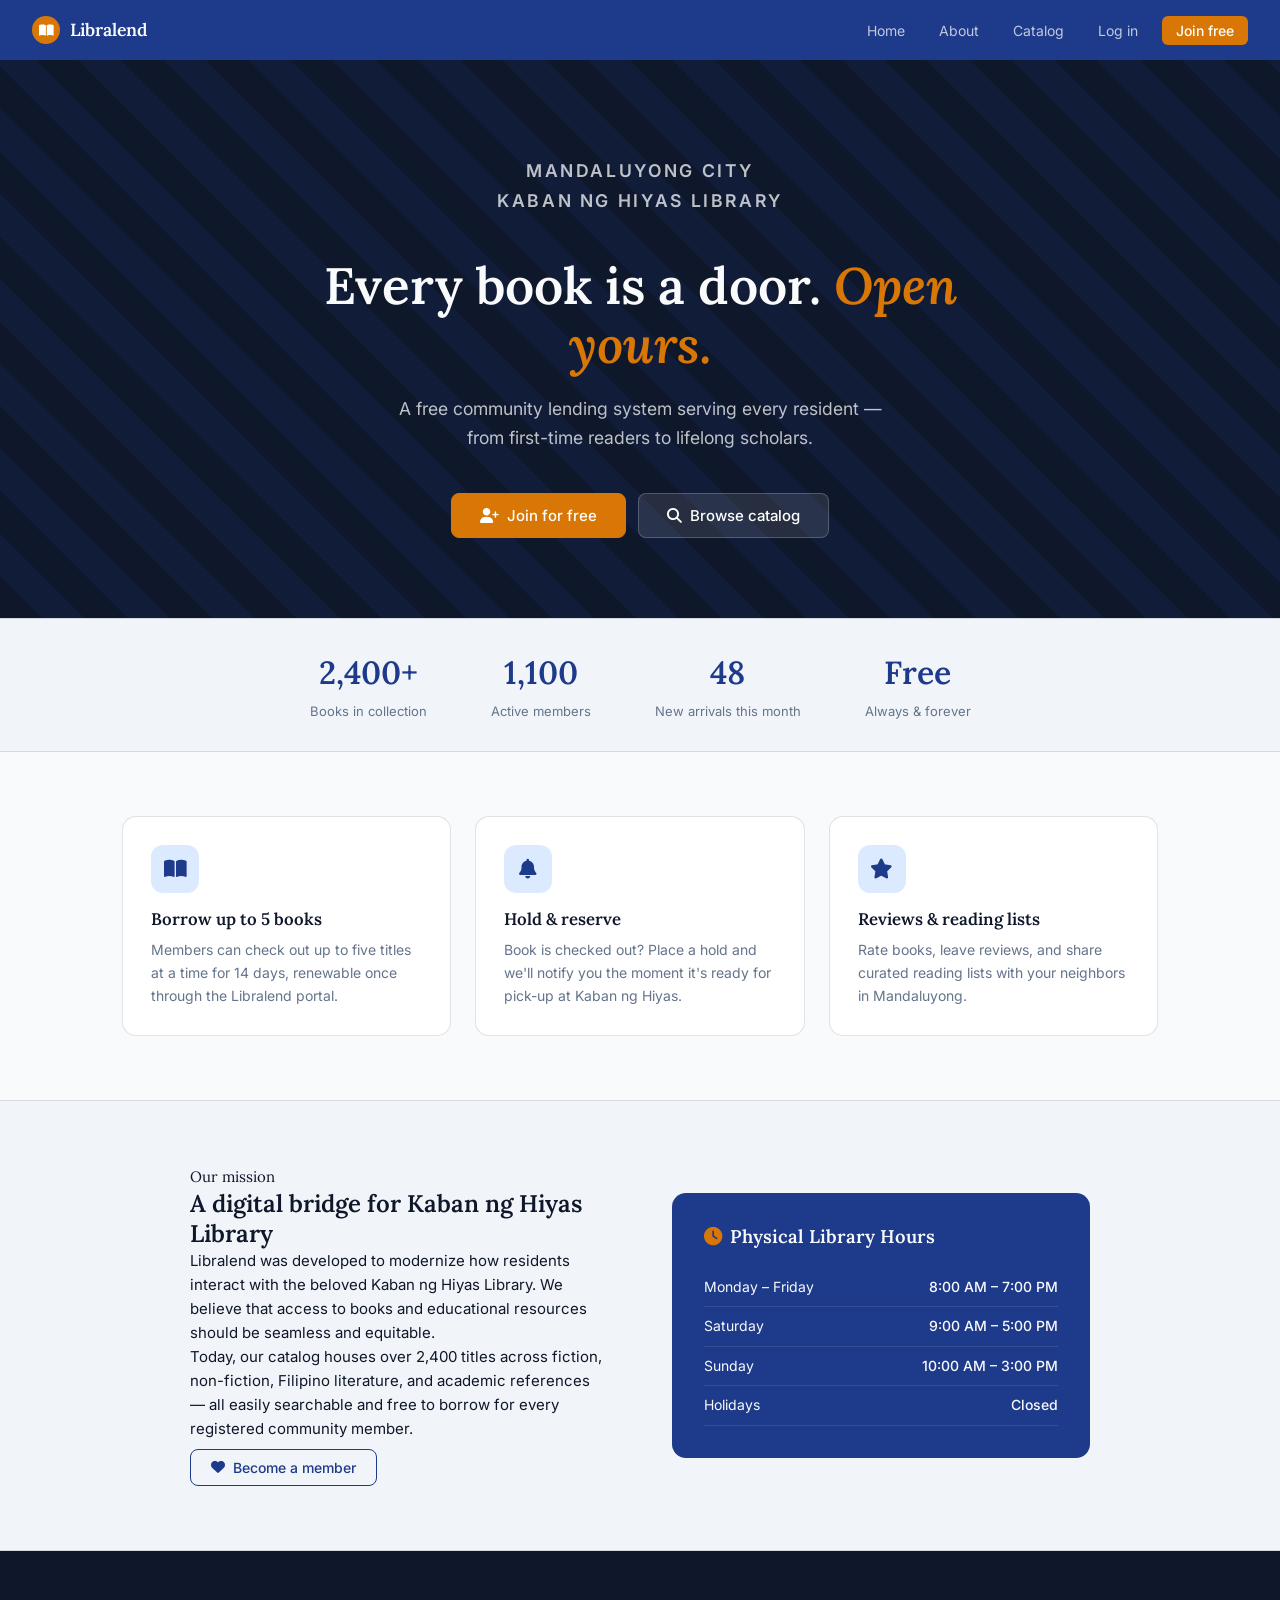
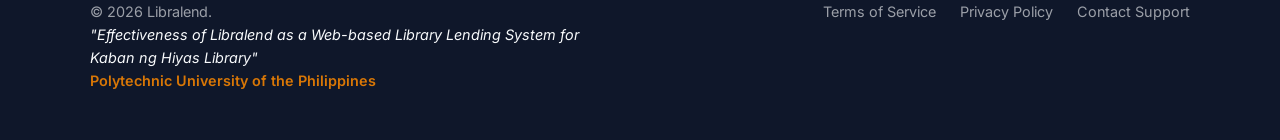
==== commit b8b22737: "Integrated groupmate login layout Updated login page content and structure for clarity and user expe" ====
--- a/index.html
+++ b/index.html
@@ -117,38 +117,98 @@
   </footer>
 </div>
 
+<!-- ================================ PAGE: LOGIN ================================ -->
 <div id="page-login" class="page">
-  <div class="auth-wrap">
-    <div class="auth-card">
-      <div class="logo-block">
-        <div style="font-size:2.5rem; margin-bottom:0.5rem; color: var(--accent);"><i class="fas fa-book-open"></i></div>
+  <div class="login-split-container">
+    
+    <!-- LEFT BRANDING PANEL -->
+    <div class="login-left-panel">
+      <div class="panel-headline">
+        <h1>Borrow books.<br/><span>Share stories.</span><br/>Build community.</h1>
+        <p>Join thousands of readers in Mandaluyong lending and discovering books with their neighbors every day.</p>
+      </div>
+
+      <div class="book-shelf">
+        <div class="book-card-floating">
+          <div class="book-card-title">Noli Me Tangere</div>
+          <div class="book-card-author">José Rizal</div>
+          <span class="book-card-badge badge-available">Available</span>
+        </div>
+        <div class="book-card-floating">
+          <div class="book-card-title">Sapiens</div>
+          <div class="book-card-author">Yuval Noah Harari</div>
+          <span class="book-card-badge badge-lent">Lent out</span>
+        </div>
+        <div class="book-card-floating">
+          <div class="book-card-title">The Alchemist</div>
+          <div class="book-card-author">Paulo Coelho</div>
+          <span class="book-card-badge badge-available">Available</span>
+        </div>
+      </div>
+
+      <div class="panel-stats">
+        <div class="stat">
+          <div class="stat-num">2,400+</div>
+          <div class="stat-label">Books in collection</div>
+        </div>
+        <div class="stat">
+          <div class="stat-num">1,100</div>
+          <div class="stat-label">Active members</div>
+        </div>
+        <div class="stat">
+          <div class="stat-num">100%</div>
+          <div class="stat-label">Free for residents</div>
+        </div>
+      </div>
+    </div>
+
+    <!-- RIGHT FORM PANEL -->
+    <div class="login-right-panel">
+      <div class="accent-strip"></div>
+      
+      <div class="form-header">
         <h2>Welcome back</h2>
-        <p>Sign in to your library account</p>
-      </div>
+        <p>Sign in to your Kaban ng Hiyas account</p>
+      </div>
+
       <div class="form-group">
-        <label>Username or email</label>
-        <input type="text" id="login-user" placeholder="e.g. juandelacruz" />
-      </div>
+        <label for="login-user">Username or Email</label>
+        <!-- Re-used your system's ID: login-user -->
+        <input type="text" id="login-user" placeholder="you@example.com" />
+      </div>
+
       <div class="form-group">
-        <label>Password</label>
-        <input type="password" id="login-pass" placeholder="Your password" />
-      </div>
-      <div style="display:flex; justify-content:space-between; align-items:center; margin-bottom:1.25rem; font-size:13px;">
-        <label style="display:flex; gap:8px; align-items:center; font-size:13px; cursor:pointer; margin:0;">
-          <input type="checkbox" style="width:auto;" /> Remember me
+        <label for="login-pass">Password</label>
+        <input type="password" id="login-pass" placeholder="Enter your password" />
+      </div>
+
+      <div class="form-row" style="margin-bottom: 24px; margin-top: -8px;">
+        <label class="remember-me">
+          <input type="checkbox" id="remember" /> Remember me
         </label>
-        <a href="#" style="color:var(--accent); text-decoration:none;" onclick="showToast('Password reset link sent to your email.', 'success')">Forgot password?</a>
-      </div>
-      <button class="btn btn-primary btn-full" onclick="doLogin()">Sign in</button>
-      <hr class="divider">
-      <button class="btn btn-outline btn-full" onclick="doAdminLogin()">
-        <i class="fas fa-shield-alt"></i> Sign in as Admin (demo)
-      </button>
-      <p class="auth-switch">Don't have an account? <a onclick="goTo('register')">Create one</a></p>
-    </div>
-  </div>
-</div>
-
+        <a href="#" class="forgot-link" onclick="showToast('Password reset link sent to your email.', 'success')">Forgot password?</a>
+      </div>
+
+      <!-- Uses your system's doLogin() function -->
+      <button id="login-btn" class="btn-signin" onclick="doLogin()">Sign in</button>
+
+      <div class="divider">
+        <div class="divider-line"></div>
+        <span class="divider-text">or continue as</span>
+        <div class="divider-line"></div>
+      </div>
+
+      <button class="btn-guest" onclick="doAdminLogin()">Sign in as Admin (Demo)</button>
+
+      <div class="signup-cta">
+        New to Libralend? <a href="#" onclick="goTo('register')">Create an account</a>
+      </div>
+    </div>
+    
+  </div>
+</div>
+
+<!-- ================================ PAGE: REGISTER ================================ -->
 <div id="page-register" class="page">
   <div class="auth-wrap" style="padding:2rem; align-items:flex-start; padding-top:3rem;">
     <div class="auth-card wide">
--- a/styles.css
+++ b/styles.css
@@ -0,0 +1,224 @@
+/* ============================================================
+   COLOR PALETTE (Mandaluyong Navy & Gold Theme)
+   ============================================================ */
+:root {
+  --ink: #0f172a;           
+  --ink-soft: #334155;
+  --ink-muted: #64748b;
+  --paper: #f8fafc;         
+  --paper-warm: #f1f5f9;    
+  --paper-deep: #e2e8f0;
+  
+  --accent: #1e3a8a;        /* Mandaluyong Navy Blue */
+  --accent-light: #dbeafe;  
+  --accent-mid: #2563eb;    
+  
+  --gold: #d97706;          /* Warm Mustard/Gold Accent */
+  --gold-light: #fef3c7;
+  
+  --green: #059669;
+  --green-light: #d1fae5;
+  --red: #dc2626;
+  --red-light: #fee2e2;
+  
+  --border: rgba(15, 23, 42, 0.12);
+  --border-strong: rgba(15, 23, 42, 0.22);
+  --shadow-card: 0 1px 3px rgba(15, 23, 42, 0.08), 0 4px 12px rgba(15, 23, 42, 0.05);
+  --radius: 8px;
+  --radius-lg: 14px;
+}
+
+/* ============================================================
+   GLOBAL & TYPOGRAPHY
+   ============================================================ */
+* { box-sizing: border-box; margin: 0; padding: 0; }
+
+html {
+  scroll-behavior: smooth; /* Native browser smooth scrolling */
+}
+
+body {
+  font-family: 'Inter', sans-serif;
+  background: var(--paper);
+  color: var(--ink);
+  min-height: 100vh;
+  font-size: 15px;
+  line-height: 1.6;
+}
+
+.serif { font-family: 'Lora', Georgia, serif; }
+h1, h2, h3, .logo-text { font-family: 'Lora', Georgia, serif; font-weight: 600; line-height: 1.25; }
+h1 { font-size: 2rem; }
+h2 { font-size: 1.5rem; }
+h3 { font-size: 1.15rem; }
+
+/* ============================================================
+   LAYOUT, UTILITIES & NAVIGATION
+   ============================================================ */
+.page { display: none; }
+.page.active { display: block; }
+.section { padding: 3rem 2rem; max-width: 1100px; margin: 0 auto; }
+.divider { border: none; border-top: 1px solid var(--border); margin: 1.5rem 0; }
+
+#nav {
+  background: var(--accent);
+  color: var(--paper);
+  padding: 0 2rem;
+  display: flex;
+  align-items: center;
+  justify-content: space-between;
+  height: 60px;
+  position: sticky;
+  top: 0;
+  z-index: 100;
+}
+.nav-brand { font-size: 1.1rem; color: var(--paper); display: flex; align-items: center; gap: 10px; cursor: pointer; }
+.nav-brand .logo-dot { width: 28px; height: 28px; background: var(--gold); border-radius: 50%; display: flex; align-items: center; justify-content: center; font-size: 13px; color: #fff; }
+.nav-links { display: flex; gap: 6px; align-items: center; }
+.nav-btn { background: none; border: none; cursor: pointer; color: rgba(248, 250, 252, 0.75); font-family: 'Inter', sans-serif; font-size: 14px; padding: 6px 14px; border-radius: 6px; transition: all 0.15s; }
+.nav-btn:hover, .nav-btn.active { color: var(--paper); background: rgba(255,255,255,0.1); }
+.nav-btn.cta { background: var(--gold); color: #fff; font-weight: 500; margin-left: 4px; }
+.nav-btn.cta:hover { background: #b45309; }
+.nav-user { display: flex; align-items: center; gap: 10px; font-size: 14px; color: rgba(248, 250, 252, 0.8); }
+.avatar-sm { width: 32px; height: 32px; border-radius: 50%; background: var(--gold); display: flex; align-items: center; justify-content: center; font-size: 12px; font-weight: 600; color: #fff; }
+
+/* ============================================================
+   BUTTONS, CARDS & FORMS
+   ============================================================ */
+.btn { display: inline-flex; align-items: center; gap: 8px; padding: 9px 20px; border-radius: var(--radius); font-family: 'Inter', sans-serif; font-size: 14px; font-weight: 500; cursor: pointer; transition: all 0.15s; border: 1.5px solid transparent; white-space: nowrap; }
+.btn-primary { background: var(--accent); color: #fff; border-color: var(--accent); }
+.btn-primary:hover { background: var(--accent-mid); border-color: var(--accent-mid); }
+.btn-outline { background: transparent; color: var(--ink); border-color: var(--border-strong); }
+.btn-outline:hover { background: var(--paper-warm); }
+.btn-gold { background: var(--gold); color: #fff; border-color: var(--gold); }
+.btn-gold:hover { background: #b45309; border-color: #b45309; }
+.btn-sm { padding: 6px 14px; font-size: 13px; }
+.btn-full { width: 100%; justify-content: center; }
+
+.card { background: #fff; border-radius: var(--radius-lg); border: 1px solid var(--border); box-shadow: var(--shadow-card); }
+.card-pad { padding: 1.75rem; }
+.form-group { margin-bottom: 18px; }
+.form-row { display: grid; grid-template-columns: 1fr 1fr; gap: 16px; }
+label { display: block; font-size: 13px; font-weight: 500; color: var(--ink-soft); margin-bottom: 6px; }
+input, select, textarea { width: 100%; padding: 10px 14px; border: 1.5px solid var(--border); border-radius: var(--radius); font-family: 'Inter', sans-serif; font-size: 14px; background: #fff; color: var(--ink); transition: border-color 0.15s; outline: none; }
+input:focus, select:focus { border-color: var(--accent); }
+
+/* ============================================================
+   BADGES & HOME CONTENT
+   ============================================================ */
+.badge { display: inline-flex; align-items: center; gap: 5px; padding: 3px 10px; border-radius: 100px; font-size: 12px; font-weight: 500; }
+.badge-amber { background: var(--gold-light); color: var(--gold); }
+.badge-green { background: var(--green-light); color: var(--green); }
+.badge-red { background: var(--red-light); color: var(--red); }
+.badge-gray { background: var(--paper-warm); color: var(--ink-soft); }
+
+.hero { background: var(--ink); color: var(--paper); padding: 6rem 2rem 5rem; text-align: center; position: relative; overflow: hidden; }
+.hero::before { content: ''; position: absolute; inset: 0; background: repeating-linear-gradient(45deg, transparent, transparent 30px, rgba(30, 58, 138, 0.15) 30px, rgba(30, 58, 138, 0.15) 60px); }
+.hero-eyebrow { font-size: 12px; font-weight: 600; letter-spacing: 0.15em; text-transform: uppercase; color: var(--gold); margin-bottom: 1.5rem; position: relative; line-height: 1.6; }
+.hero h1 { font-size: 3.2rem; margin-bottom: 1.25rem; max-width: 680px; margin-left: auto; margin-right: auto; line-height: 1.15; position: relative; }
+.hero h1 em { color: var(--gold); font-style: italic; }
+.hero p { font-size: 1.1rem; max-width: 520px; margin: 0 auto 2.5rem; color: rgba(248, 250, 252, 0.75); line-height: 1.7; position: relative; }
+.hero-actions { display: flex; gap: 12px; justify-content: center; flex-wrap: wrap; position: relative; }
+
+.stat-strip { background: var(--paper-warm); border-top: 1px solid var(--border); border-bottom: 1px solid var(--border); padding: 1.75rem 2rem; display: flex; justify-content: center; gap: 4rem; flex-wrap: wrap; }
+.stat-item { text-align: center; }
+.stat-item .num { font-family: 'Lora', serif; font-size: 2rem; font-weight: 600; color: var(--accent); display: block; }
+.stat-item .lbl { font-size: 13px; color: var(--ink-muted); }
+
+.feature-grid { display: grid; grid-template-columns: repeat(3, 1fr); gap: 1.5rem; padding: 4rem 2rem; max-width: 1100px; margin: 0 auto; }
+.feature-card { background: #fff; border: 1px solid var(--border); border-radius: var(--radius-lg); padding: 1.75rem; }
+.feature-icon { width: 48px; height: 48px; background: var(--accent-light); border-radius: 12px; display: flex; align-items: center; justify-content: center; margin-bottom: 1rem; font-size: 20px; color: var(--accent); }
+.feature-card h3 { margin-bottom: 0.5rem; font-size: 1.05rem; }
+.feature-card p { font-size: 14px; color: var(--ink-muted); line-height: 1.65; }
+
+.about-band { background: var(--paper-warm); border-top: 1px solid var(--border); border-bottom: 1px solid var(--border); padding: 4rem 2rem; }
+.about-inner { max-width: 900px; margin: 0 auto; display: grid; grid-template-columns: 1fr 1fr; gap: 4rem; align-items: center; }
+
+/* FIXED PRECISE STICKY OFFSET FOR SPA SCROLL */
+#about-section { 
+  scroll-margin-top: 80px; 
+}
+
+.hours-card { background: var(--accent); color: var(--paper); border-radius: var(--radius-lg); padding: 2rem; }
+.hours-card h3 { color: var(--paper); margin-bottom: 1.25rem; }
+.hours-row { display: flex; justify-content: space-between; font-size: 14px; padding: 8px 0; border-bottom: 1px solid rgba(255,255,255,0.1); }
+.hours-row .time { font-weight: 500; }
+
+/* ============================================================
+   SYSTEM LAYOUTS, TABLES, DASHBOARD & MODALS
+   ============================================================ */
+.catalog-header { background: var(--paper-warm); border-bottom: 1px solid var(--border); padding: 2rem; }
+.catalog-toolbar { display: flex; gap: 12px; align-items: center; flex-wrap: wrap; margin-top: 1.25rem; }
+.search-box { flex: 1; min-width: 220px; display: flex; align-items: center; background: #fff; border: 1.5px solid var(--border); border-radius: var(--radius); padding: 0 14px; gap: 10px; }
+.search-box input { border: none; padding: 10px 0; flex: 1; font-size: 14px; background: none; }
+.search-box input:focus { outline: none; }
+.filter-select { padding: 10px 14px; border: 1.5px solid var(--border); border-radius: var(--radius); font-size: 14px; cursor: pointer; }
+
+.book-grid { display: grid; grid-template-columns: repeat(auto-fill, minmax(200px, 1fr)); gap: 1.25rem; padding: 2rem; max-width: 1100px; margin: 0 auto; }
+.book-card { background: #fff; border: 1px solid var(--border); border-radius: var(--radius-lg); overflow: hidden; cursor: pointer; transition: transform 0.15s; }
+.book-card:hover { transform: translateY(-2px); box-shadow: var(--shadow-card); }
+.book-cover { height: 160px; display: flex; align-items: center; justify-content: center; font-size: 3rem; position: relative; }
+.avail-badge { position: absolute; top: 10px; right: 10px; }
+.book-info { padding: 1rem; }
+.book-info h4 { font-size: 14px; margin-bottom: 3px; font-weight: 600; }
+
+.dash-wrap { display: grid; grid-template-columns: 240px 1fr; min-height: calc(100vh - 60px); }
+.dash-sidebar { background: var(--paper-warm); border-right: 1px solid var(--border); padding: 1.5rem 0; }
+.dash-main { padding: 2rem; overflow-y: auto; }
+.user-block { padding: 0 1.25rem 1.25rem; border-bottom: 1px solid var(--border); margin-bottom: 1rem; }
+.avatar-lg { width: 52px; height: 52px; border-radius: 50%; background: var(--accent); display: flex; align-items: center; justify-content: center; font-size: 18px; font-weight: 600; color: #fff; margin-bottom: 10px; }
+.sidebar-nav a { display: flex; align-items: center; gap: 10px; padding: 10px 1.25rem; font-size: 14px; color: var(--ink-soft); text-decoration: none; cursor: pointer; border-left: 3px solid transparent; }
+.sidebar-nav a:hover { background: var(--paper-deep); color: var(--ink); }
+.sidebar-nav a.active { border-left-color: var(--accent); background: var(--accent-light); color: var(--accent); font-weight: 500; }
+.dash-section { display: none; }
+.dash-section.active { display: block; }
+.dash-title { font-size: 1.25rem; margin-bottom: 0.25rem; }
+.dash-sub { font-size: 14px; color: var(--ink-muted); margin-bottom: 1.75rem; }
+.stat-cards { display: grid; grid-template-columns: repeat(2, 1fr); gap: 1rem; margin-bottom: 2rem; }
+.stat-card { background: #fff; border: 1px solid var(--border); border-radius: var(--radius-lg); padding: 1.25rem; }
+.stat-card.accent { background: var(--accent); border-color: var(--accent); color: #fff; }
+.stat-card.accent .sc-label, .stat-card.accent .sc-sub { color: rgba(255,255,255,0.8); }
+.stat-card .sc-value { font-size: 1.75rem; font-weight: 600; font-family: 'Lora', serif; }
+
+table { width: 100%; border-collapse: collapse; font-size: 14px; }
+thead th { text-align: left; padding: 10px 14px; font-size: 12px; color: var(--ink-muted); background: var(--paper-warm); border-bottom: 1px solid var(--border); }
+tbody td { padding: 12px 14px; border-bottom: 1px solid var(--border); }
+
+.modal-overlay { display: none; position: fixed; inset: 0; background: rgba(15,23,42,0.55); z-index: 200; align-items: center; justify-content: center; padding: 1rem; }
+.modal-overlay.open { display: flex; }
+.modal { background: #fff; border-radius: var(--radius-lg); max-width: 560px; width: 100%; box-shadow: 0 20px 60px rgba(0,0,0,0.2); }
+.modal-header { padding: 1.5rem 1.75rem 1rem; border-bottom: 1px solid var(--border); display: flex; justify-content: space-between; align-items: flex-start; }
+.modal-body { padding: 1.5rem 1.75rem; }
+.modal-footer { padding: 1rem 1.75rem; border-top: 1px solid var(--border); display: flex; gap: 10px; justify-content: flex-end; }
+.modal-close { background: none; border: none; cursor: pointer; font-size: 18px; color: var(--ink-muted); }
+
+.auth-wrap { min-height: calc(100vh - 60px); display: flex; align-items: center; justify-content: center; padding: 2rem; background: var(--paper-warm); }
+.auth-card { background: #fff; border-radius: var(--radius-lg); border: 1px solid var(--border); padding: 2.5rem; width: 100%; max-width: 480px; }
+.auth-card.wide { max-width: 720px; }
+.logo-block { text-align: center; margin-bottom: 2rem; }
+.auth-switch { text-align: center; font-size: 14px; color: var(--ink-muted); margin-top: 1.25rem; }
+.auth-switch a { color: var(--accent); font-weight: 500; cursor: pointer; }
+
+.site-footer { padding: 3rem 5%; background-color: var(--ink); color: rgba(248, 250, 252, 0.6); border-top: 1px solid var(--border); }
+.footer-content { display: flex; justify-content: space-between; align-items: flex-start; font-size: 0.9rem; max-width: 1100px; margin: 0 auto; flex-wrap: wrap; gap: 2rem; }
+.thesis-title { font-style: italic; color: var(--paper); max-width: 500px; }
+.university-name { font-weight: 600; color: var(--gold); }
+.footer-links { display: flex; gap: 1.5rem; }
+.footer-links a { color: inherit; text-decoration: none; transition: color 0.2s; }
+.footer-links a:hover { color: var(--gold); }
+
+#toast { position: fixed; bottom: 24px; right: 24px; background: var(--ink); color: var(--paper); padding: 12px 20px; border-radius: var(--radius); font-size: 14px; transform: translateY(80px); opacity: 0; transition: all 0.25s; z-index: 500; display: flex; align-items: center; gap: 10px; max-width: 320px; }
+#toast.show { transform: translateY(0); opacity: 1; }
+#toast.success { background: var(--green); }
+#toast.error { background: var(--red); }
+
+@media (max-width: 768px) {
+  .hero h1 { font-size: 2.2rem; }
+  .feature-grid { grid-template-columns: 1fr; }
+  .about-inner { grid-template-columns: 1fr; gap: 2rem; }
+  .form-row { grid-template-columns: 1fr; }
+  .dash-wrap { grid-template-columns: 1fr; }
+  .dash-sidebar { display: none; }
+  .book-grid { grid-template-columns: repeat(auto-fill, minmax(160px, 1fr)); }
+  .footer-content { flex-direction: column; }
+}
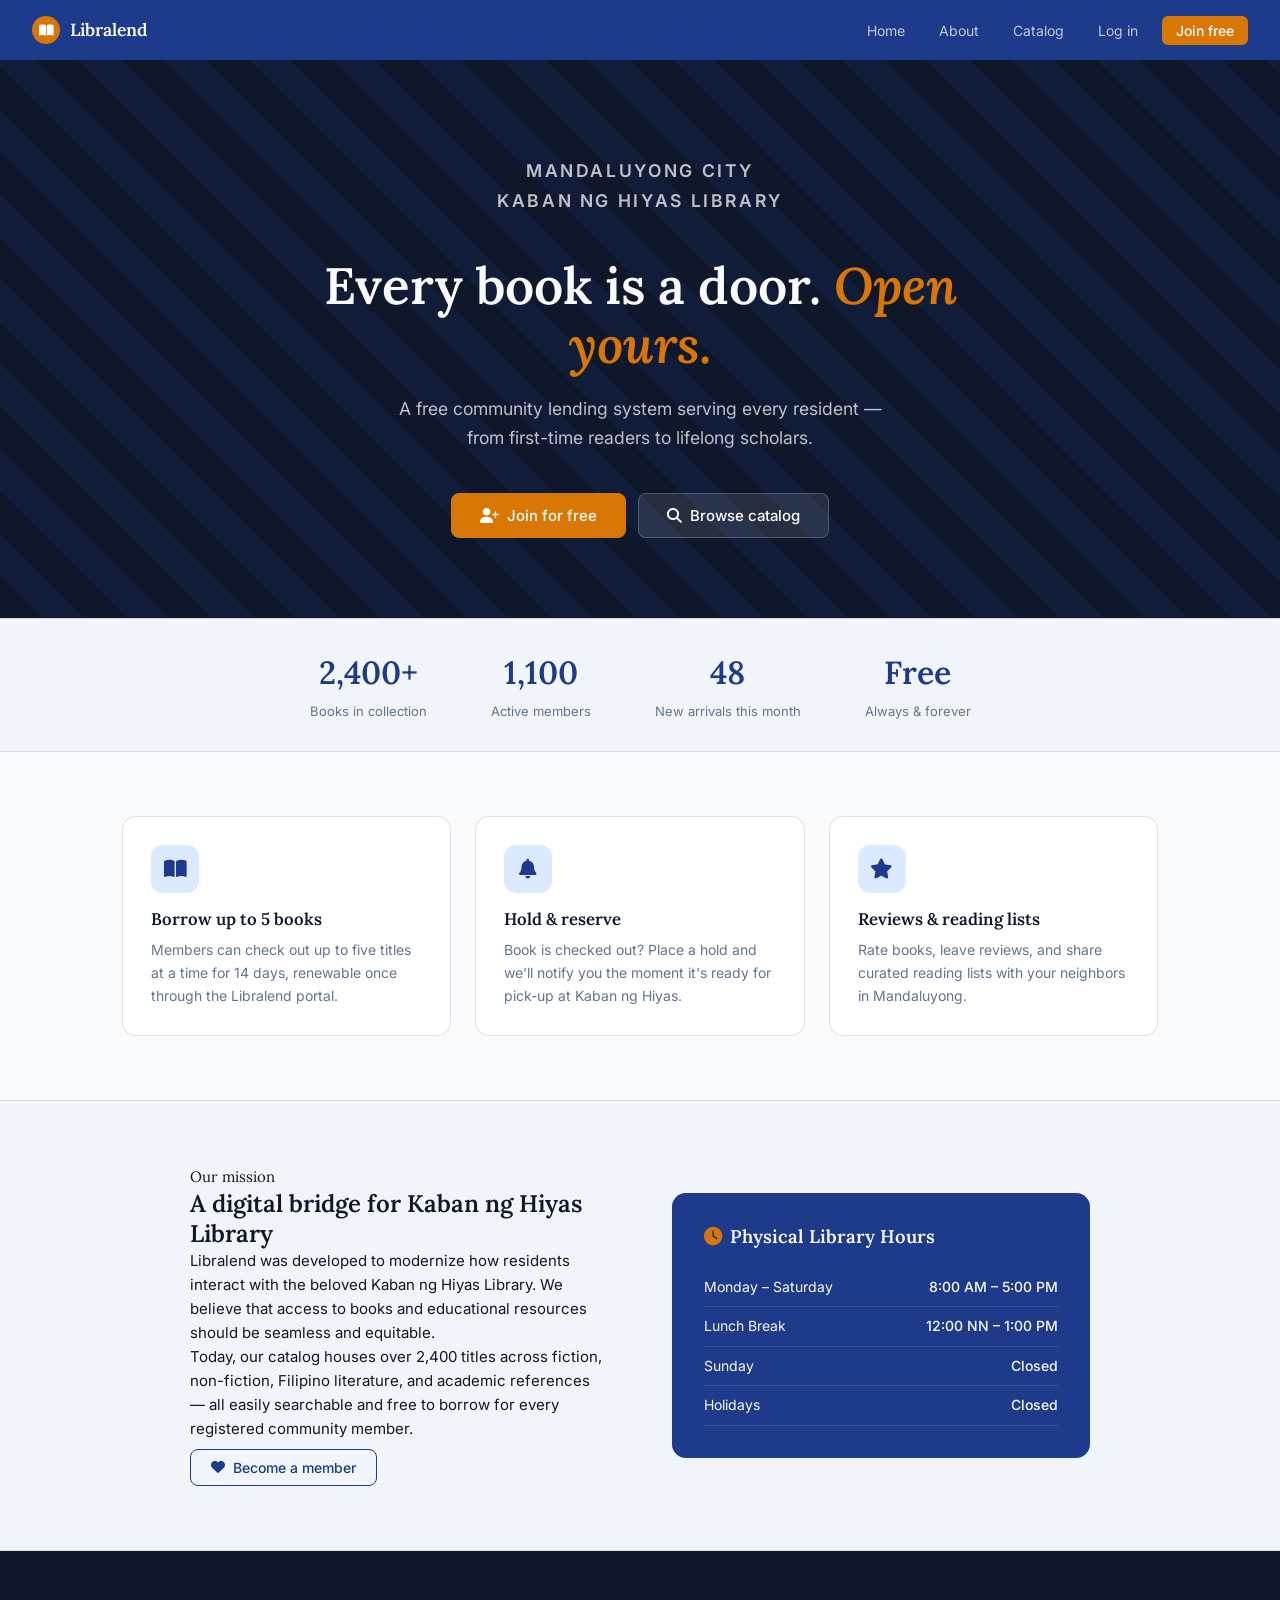
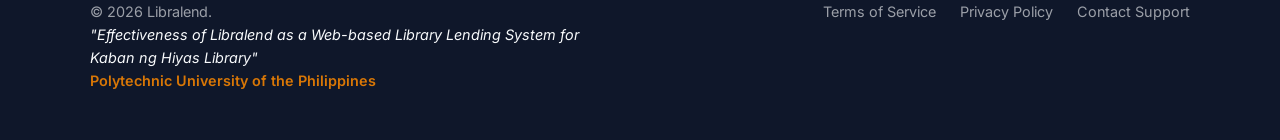
==== commit 9883ff2f: "Update index.html" ====
--- a/index.html
+++ b/index.html
@@ -89,15 +89,25 @@
           <i class="fas fa-heart"></i> Become a member
         </button>
       </div>
-      <div>
-        <div class="hours-card">
+      <div class="hours-card">
           <h3><i class="fas fa-clock" style="color:var(--gold); margin-right:8px;"></i>Physical Library Hours</h3>
-          <div class="hours-row"><span class="day">Monday – Friday</span><span class="time">8:00 AM – 7:00 PM</span></div>
-          <div class="hours-row"><span class="day">Saturday</span><span class="time">9:00 AM – 5:00 PM</span></div>
-          <div class="hours-row"><span class="day">Sunday</span><span class="time">10:00 AM – 3:00 PM</span></div>
-          <div class="hours-row"><span class="day">Holidays</span><span class="time">Closed</span></div>
-        </div>
-      </div>
+          <div class="hours-row">
+            <span class="day">Monday – Saturday</span>
+            <span class="time">8:00 AM – 5:00 PM</span>
+          </div>
+          <div class="hours-row">
+            <span class="day">Lunch Break</span>
+            <span class="time">12:00 NN – 1:00 PM</span>
+          </div>
+          <div class="hours-row">
+            <span class="day">Sunday</span>
+            <span class="time">Closed</span>
+          </div>
+          <div class="hours-row">
+            <span class="day">Holidays</span>
+            <span class="time">Closed</span>
+          </div>
+        </div>
     </div>
   </div>
 
@@ -358,7 +368,7 @@
       <p style="color: var(--ink-soft); margin-bottom: 1.5rem;">To provide a seamless library lending experience, Libralend collects necessary personal information including your full name, email address, residential address, and system-generated reading history.</p>
 
       <h3 style="margin-bottom: 0.5rem; color: var(--gold);">How We Use Your Data</h3>
-      <p style="color: var(--ink-soft); margin-bottom: 1.5rem;">The collected data is utilized strictly for account management, tracking borrowed materials, managing hold queues, and generating anonymous data analytics for our academic research (Mini-Thesis). Libralend will never sell, rent, or distribute your personal information to third-party entities.</p>
+      <p style="color: var(--ink-soft); margin-bottom: 1.5rem;">The collected data is utilized strictly for account management, tracking borrowed materials, managing hold queues, and generating anonymous data analytics for our academic research (Thesis). Libralend will never sell, rent, or distribute your personal information to third-party entities.</p>
 
       <h3 style="margin-bottom: 0.5rem; color: var(--gold);">Data Security</h3>
       <p style="color: var(--ink-soft); margin-bottom: 1.5rem;">We implement standard technical and organizational security measures to protect your account and personal details against unauthorized access, alteration, disclosure, or destruction.</p>
@@ -373,11 +383,11 @@
     <div style="display: grid; grid-template-columns: repeat(auto-fit, minmax(300px, 1fr)); gap: 1.5rem;">
       
       <div class="card card-pad">
-        <h3 style="margin-bottom: 1rem; color: var(--gold);"><i class="fas fa-building" style="margin-right: 8px;"></i>Kaban ng Hiyas Library</h3>
-        <p style="color: var(--ink-soft); margin-bottom: 0.5rem;"><strong>Address:</strong> City Hall Complex, Maysilo Circle, Mandaluyong City</p>
-        <p style="color: var(--ink-soft); margin-bottom: 0.5rem;"><strong>Email:</strong> library@mandaluyong.gov.ph</p>
-        <p style="color: var(--ink-soft); margin-bottom: 0.5rem;"><strong>Phone:</strong> (02) 8532-5001</p>
-        <p style="color: var(--ink-soft); margin-top: 1.5rem; font-size: 13px;">Open from Monday to Saturday, 8:00 AM - 5:00 PM.</p>
+        <h3 style="margin-bottom: 1rem; color: var(--gold);"><i class="fas fa-building" style="margin-right: 8px;"></i>Kaban ng Hiyas Congressional Library</h3>
+        <p style="color: var(--ink-soft); margin-bottom: 0.5rem;"><strong>Location:</strong> 2nd Floor, Kaban ng Hiyas Building, City Hall Compound, Mandaluyong City</p>
+        <p style="color: var(--ink-soft); margin-bottom: 0.5rem;"><strong>Email:</strong> kabannghiyaslibrary@yahoo.com</p>
+        <p style="color: var(--ink-soft); margin-bottom: 0.5rem;"><strong>Telephone:</strong> 748-0047 / 532-5001 loc 557</p>
+        <p style="color: var(--ink-soft); margin-top: 1.5rem; font-size: 13px;"><strong>Office Hours:</strong> Monday to Saturday, 8:00 AM to 5:00 PM (with a 12:00 NN to 1:00 PM lunch break).</p>
       </div>
 
       <div class="card card-pad" style="border-left: 4px solid var(--accent);">
--- a/styles.css
+++ b/styles.css
@@ -222,3 +222,102 @@
   .book-grid { grid-template-columns: repeat(auto-fill, minmax(160px, 1fr)); }
   .footer-content { flex-direction: column; }
 }
+/* ============================================================
+   NEW SIGN-IN SPLIT LAYOUT (Groupmate Integration)
+   ============================================================ */
+.login-split-container {
+  display: flex;
+  min-height: calc(100vh - 60px); /* Adjusts for the sticky navbar */
+  background-color: var(--ink);
+}
+
+/* ── LEFT PANEL ── */
+.login-left-panel {
+  display: none;
+  flex: 1.2;
+  /* Adds a navy blue overlay on top of the building photo so text stays readable */
+  background: linear-gradient(160deg, rgba(30, 58, 138, 0.85) 0%, rgba(15, 23, 42, 0.95) 100%),
+              url('kaban-building.jpg') center/cover no-repeat;
+  position: relative;
+  overflow: hidden;
+  padding: 48px 60px;
+  flex-direction: column;
+  justify-content: center;
+  gap: 50px;
+}
+
+@media (min-width: 900px) {
+  .login-left-panel { display: flex; }
+}
+
+.login-left-panel::before,
+.login-left-panel::after {
+  content: '';
+  position: absolute;
+  border-radius: 50%;
+  opacity: 0.08;
+  background: var(--gold);
+  pointer-events: none;
+}
+.login-left-panel::before { width: 420px; height: 420px; bottom: -100px; left: -120px; }
+.login-left-panel::after { width: 280px; height: 280px; top: -60px; right: -80px; }
+
+.panel-headline h1 {
+  font-size: clamp(2rem, 3.5vw, 2.8rem);
+  color: #fff;
+  line-height: 1.2;
+  margin-bottom: 20px;
+}
+.panel-headline h1 span { color: var(--gold); }
+.panel-headline p { font-size: 15px; color: rgba(255,255,255,0.7); line-height: 1.7; max-width: 320px; }
+
+.panel-stats { display: flex; gap: 32px; z-index: 1; }
+.stat { border-top: 2px solid var(--gold); padding-top: 12px; }
+.stat-num { font-size: 24px; font-weight: 700; color: #fff; }
+.stat-label { font-size: 12px; color: rgba(255,255,255,0.6); margin-top: 2px; }
+
+.book-shelf { position: absolute; right: -20px; top: 50%; transform: translateY(-50%); display: flex; flex-direction: column; gap: 12px; }
+.book-card-floating { background: rgba(255,255,255,0.07); border: 1px solid rgba(255,255,255,0.12); border-radius: 10px; padding: 12px 16px; width: 200px; backdrop-filter: blur(6px); transition: transform 0.3s ease; }
+.book-card-floating:hover { transform: translateX(-10px); }
+.book-card-floating .book-card-title { font-size: 13px; font-weight: 600; color: #fff; }
+.book-card-floating .book-card-author { font-size: 11px; color: rgba(255,255,255,0.6); margin-top: 2px; }
+.book-card-badge { display: inline-block; margin-top: 8px; padding: 3px 8px; border-radius: 20px; font-size: 10px; font-weight: 600; }
+.badge-available { background: var(--green-light); color: var(--green); }
+.badge-lent { background: var(--gold-light); color: var(--gold); }
+
+/* ── RIGHT PANEL (Form) ── */
+.login-right-panel {
+  width: 100%;
+  background: #fff;
+  display: flex;
+  flex-direction: column;
+  justify-content: center;
+  padding: 48px;
+  position: relative;
+}
+
+@media (min-width: 900px) {
+  .login-right-panel { width: 440px; flex-shrink: 0; }
+}
+
+.accent-strip { height: 4px; background: linear-gradient(90deg, var(--gold) 0%, var(--accent) 100%); position: absolute; top: 0; left: 0; right: 0; }
+.form-header { margin-bottom: 36px; }
+.form-header h2 { font-size: 28px; color: var(--ink); margin-bottom: 6px; }
+.form-header p { font-size: 14px; color: var(--ink-muted); }
+
+.login-right-panel input { background: var(--paper-warm); }
+.remember-me { display: flex; align-items: center; gap: 7px; font-size: 13px; color: var(--ink-muted); cursor: pointer; }
+.remember-me input { width: 15px; height: 15px; accent-color: var(--accent); }
+.forgot-link { font-size: 13px; font-weight: 500; color: var(--accent); text-decoration: none; }
+.forgot-link:hover { text-decoration: underline; }
+
+.btn-signin { width: 100%; padding: 13px; background: var(--accent); color: #fff; border: none; border-radius: 8px; font-size: 15px; font-weight: 600; font-family: 'Inter', sans-serif; cursor: pointer; transition: background 0.2s, transform 0.1s; }
+.btn-signin:hover { background: var(--accent-mid); }
+.btn-signin:active { transform: scale(0.98); }
+
+.btn-guest { width: 100%; padding: 12px; background: var(--paper-warm); color: var(--ink); border: 1.5px solid var(--border-strong); border-radius: 8px; font-size: 14px; font-weight: 600; cursor: pointer; transition: background 0.2s; }
+.btn-guest:hover { background: var(--paper-deep); }
+
+.signup-cta { text-align: center; margin-top: 28px; font-size: 14px; color: var(--ink-muted); }
+.signup-cta a { color: var(--accent); font-weight: 600; text-decoration: none; }
+.signup-cta a:hover { text-decoration: underline; }
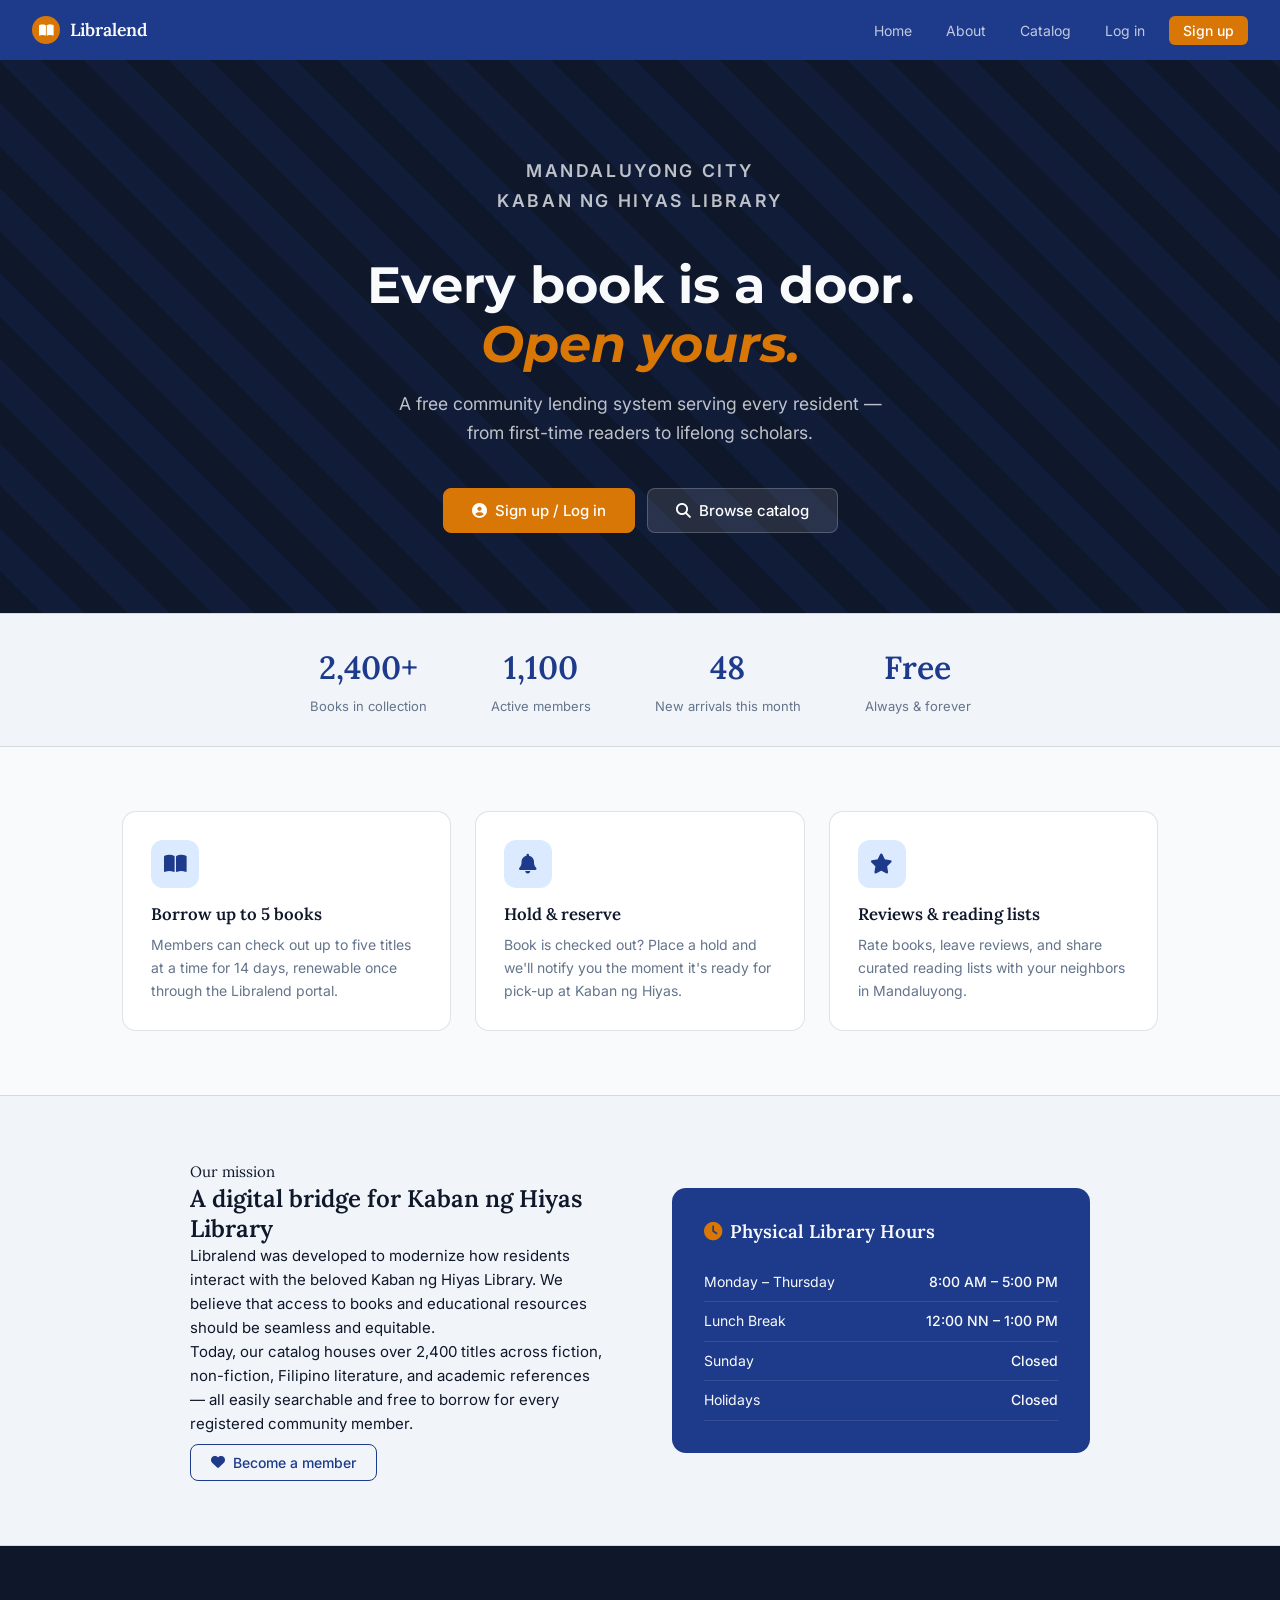
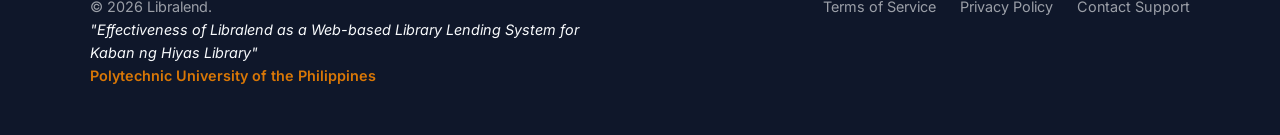
==== commit e9fa9c27: "Update index.html" ====
--- a/index.html
+++ b/index.html
@@ -7,6 +7,7 @@
 <link rel="preconnect" href="https://fonts.googleapis.com">
 <link rel="preconnect" href="https://fonts.gstatic.com" crossorigin>
 <link href="https://fonts.googleapis.com/css2?family=Lora:ital,wght@0,400;0,600;1,400&family=Inter:wght@300;400;500;600&display=swap" rel="stylesheet">
+<link href="https://fonts.googleapis.com/css2?family=Montserrat:ital,wght@0,700;1,700&display=swap" rel="stylesheet">
 <link rel="stylesheet" href="https://cdnjs.cloudflare.com/ajax/libs/font-awesome/6.5.0/css/all.min.css">
 <link rel="stylesheet" href="styles.css">
 </head>
@@ -22,7 +23,7 @@
     <button class="nav-btn" onclick="scrollAbout()">About</button>
     <button class="nav-btn" onclick="goTo('catalog')">Catalog</button>
     <button class="nav-btn" onclick="goTo('login')">Log in</button>
-    <button class="nav-btn cta" onclick="goTo('register')">Join free</button>
+    <button class="nav-btn cta" onclick="goTo('register')">Sign up</button>
   </div>
   <div id="nav-user" class="nav-user" style="display:none;">
     <button class="nav-btn" onclick="goTo('catalog')">Catalog</button>
@@ -41,11 +42,14 @@
       Mandaluyong City<br>
       Kaban ng Hiyas Library
     </p>
-    <h1>Every book is a door. <em>Open yours.</em></h1>
+    <h1 style="font-family: 'Montserrat', sans-serif; font-weight: 700; font-size: clamp(2.5rem, 4vw, 3.5rem); margin-bottom: 15px;">
+        Every book is a door.<br>
+        <span style="color: var(--gold); font-style: italic;">Open yours.</span>
+      </h1>
     <p>A free community lending system serving every resident — from first-time readers to lifelong scholars.</p>
     <div class="hero-actions">
       <button class="btn btn-gold" onclick="goTo('register')" style="padding:12px 28px; font-size:15px;">
-        <i class="fas fa-user-plus"></i> Join for free
+        <i class="fas fa-user-circle"></i> Sign up / Log in
       </button>
       <button class="btn btn-outline" onclick="goTo('catalog')" style="background:rgba(255,255,255,0.1); border-color:rgba(255,255,255,0.2); color:#fff; padding:12px 28px; font-size:15px;">
         <i class="fas fa-search"></i> Browse catalog
@@ -92,7 +96,7 @@
       <div class="hours-card">
           <h3><i class="fas fa-clock" style="color:var(--gold); margin-right:8px;"></i>Physical Library Hours</h3>
           <div class="hours-row">
-            <span class="day">Monday – Saturday</span>
+            <span class="day">Monday – Thursday</span>
             <span class="time">8:00 AM – 5:00 PM</span>
           </div>
           <div class="hours-row">
@@ -387,7 +391,7 @@
         <p style="color: var(--ink-soft); margin-bottom: 0.5rem;"><strong>Location:</strong> 2nd Floor, Kaban ng Hiyas Building, City Hall Compound, Mandaluyong City</p>
         <p style="color: var(--ink-soft); margin-bottom: 0.5rem;"><strong>Email:</strong> kabannghiyaslibrary@yahoo.com</p>
         <p style="color: var(--ink-soft); margin-bottom: 0.5rem;"><strong>Telephone:</strong> 748-0047 / 532-5001 loc 557</p>
-        <p style="color: var(--ink-soft); margin-top: 1.5rem; font-size: 13px;"><strong>Office Hours:</strong> Monday to Saturday, 8:00 AM to 5:00 PM (with a 12:00 NN to 1:00 PM lunch break).</p>
+        <p style="color: var(--ink-soft); margin-top: 1.5rem; font-size: 13px;"><strong>Office Hours:</strong> Monday to Thursday, 8:00 AM to 5:00 PM (with a 12:00 NN to 1:00 PM lunch break).</p>
       </div>
 
       <div class="card card-pad" style="border-left: 4px solid var(--accent);">
